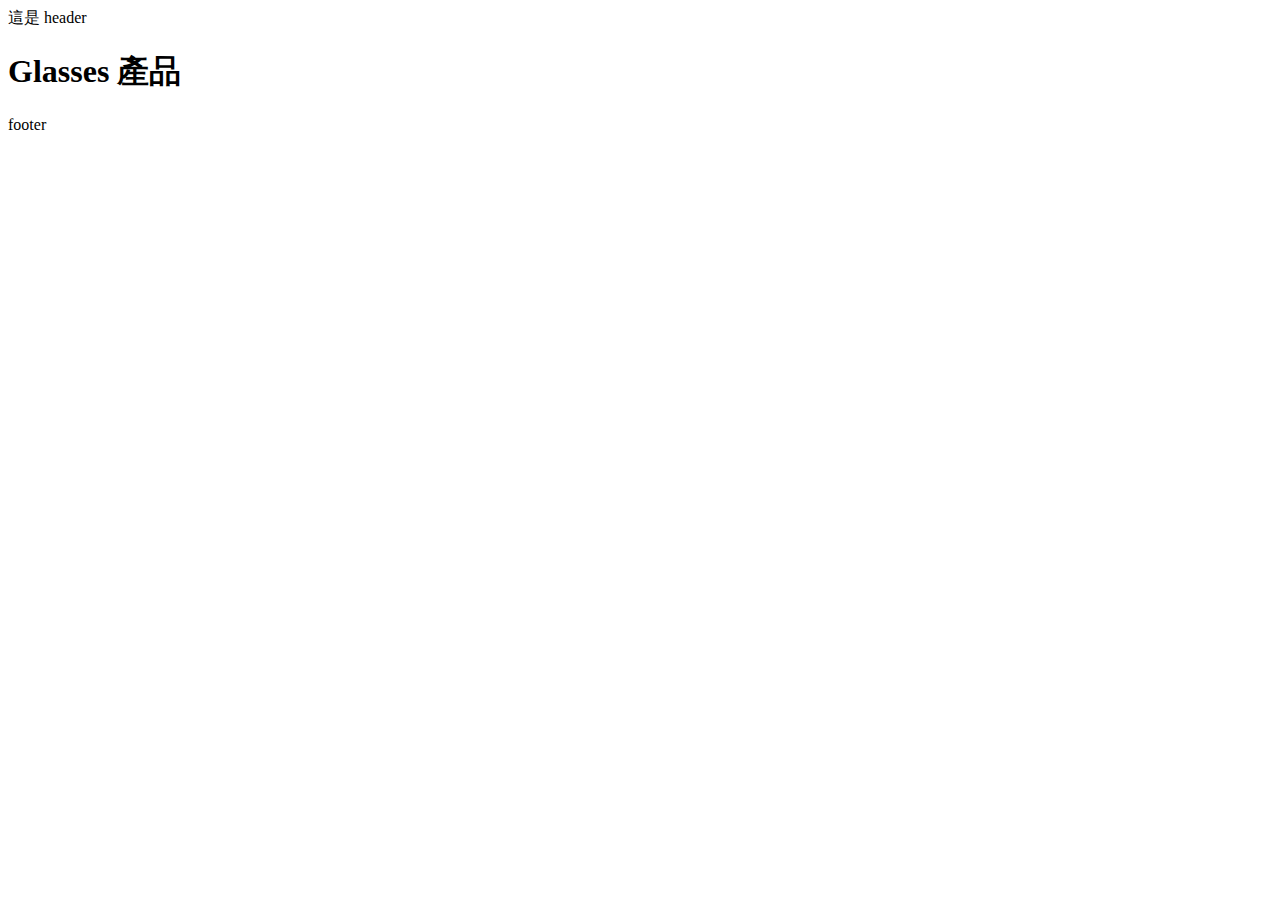
==== index.html @ 1296aff6 "Update 2021-08-02T10:52:05.031Z" ====
<!DOCTYPE html>
<html lang="en">

<head>
  <meta charset="UTF-8">
  <meta name="viewport" content="width=device-width, initial-scale=1.0">
  <meta http-equiv="X-UA-Compatible" content="ie=edge">
  <title>首頁</title>
  <link rel="stylesheet" href="./assets/style/all.css">
</head>

<body>
  <header class="header">
    這是 header
  </header>

  
<h1>
  Glasses 產品
</h1>

<div class="box"></div>

  <footer class="footer">
    footer
  </footer>
  <script src="./assets/js/vendors.js"></script>
  <script src="./assets/js/all.js"></script>
</body>

</html>
---- assets/style/all.css ----
/*# sourceMappingURL=all.css.map */
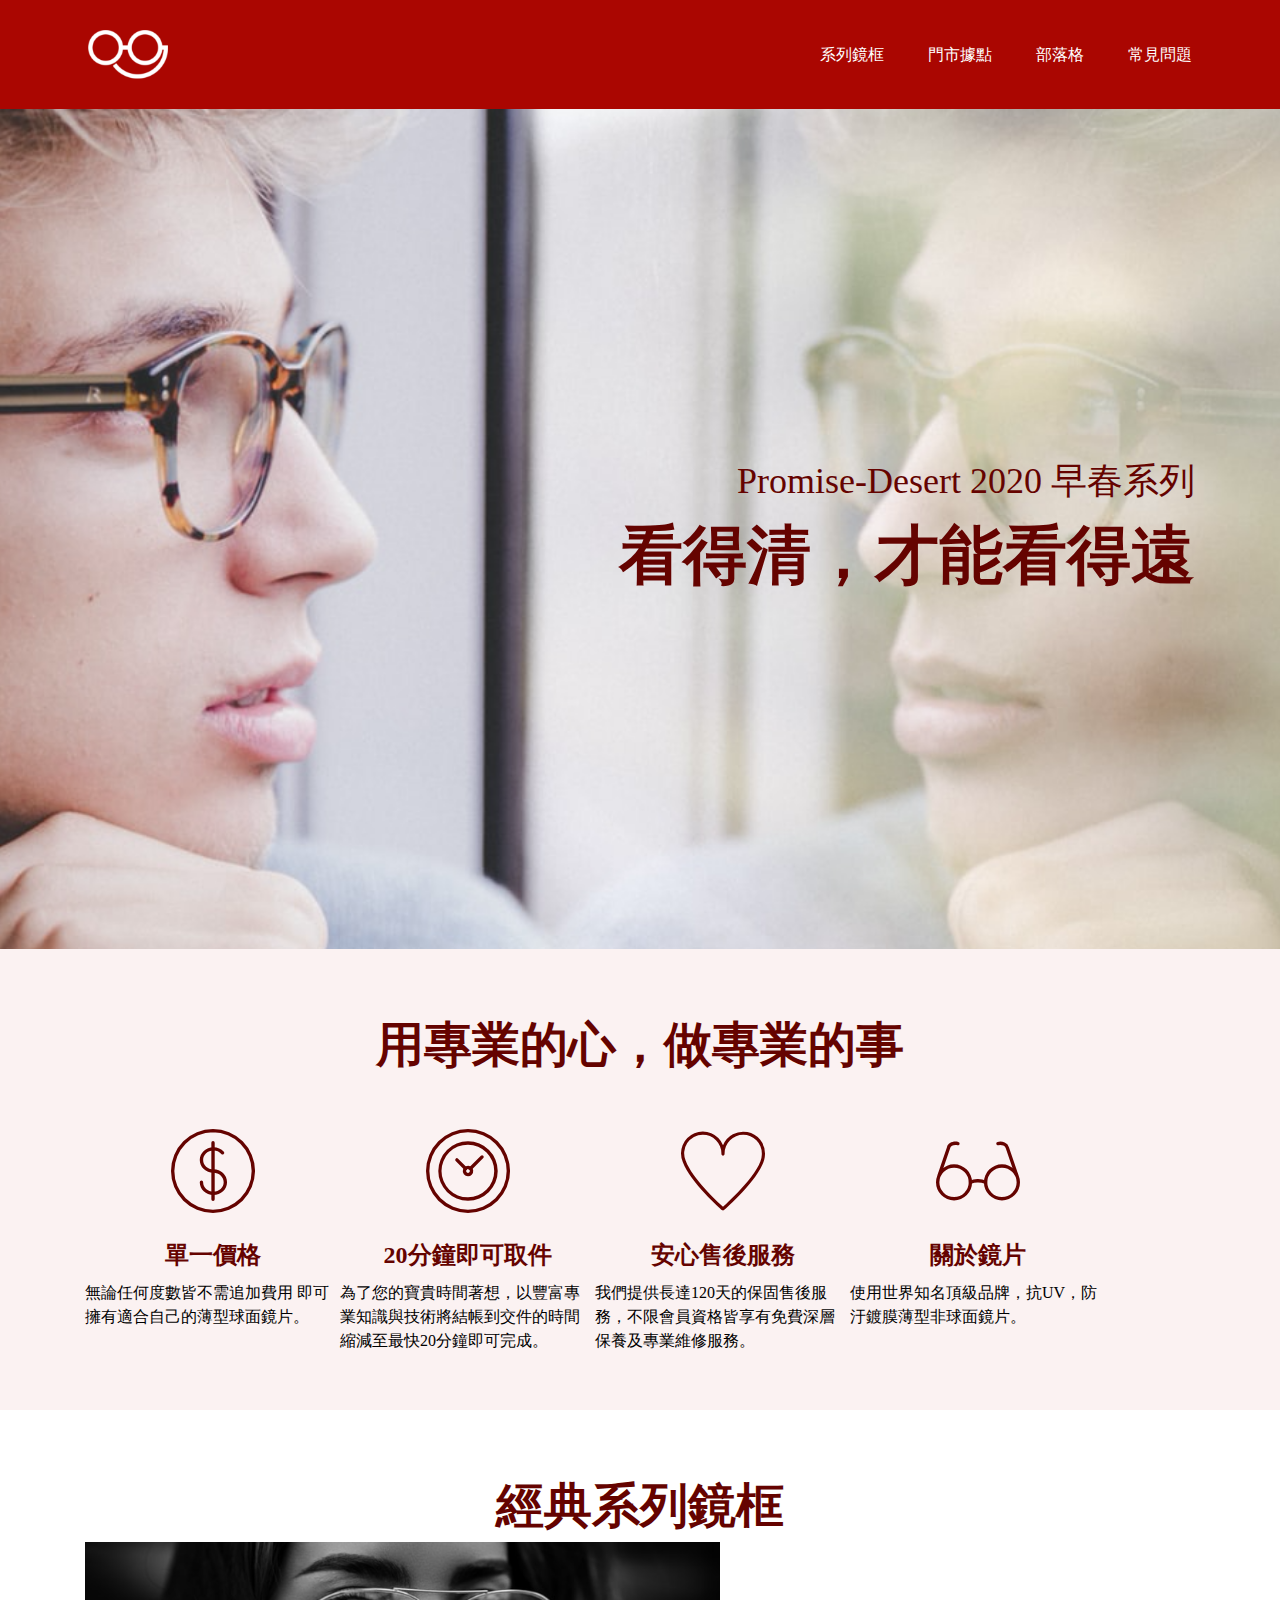
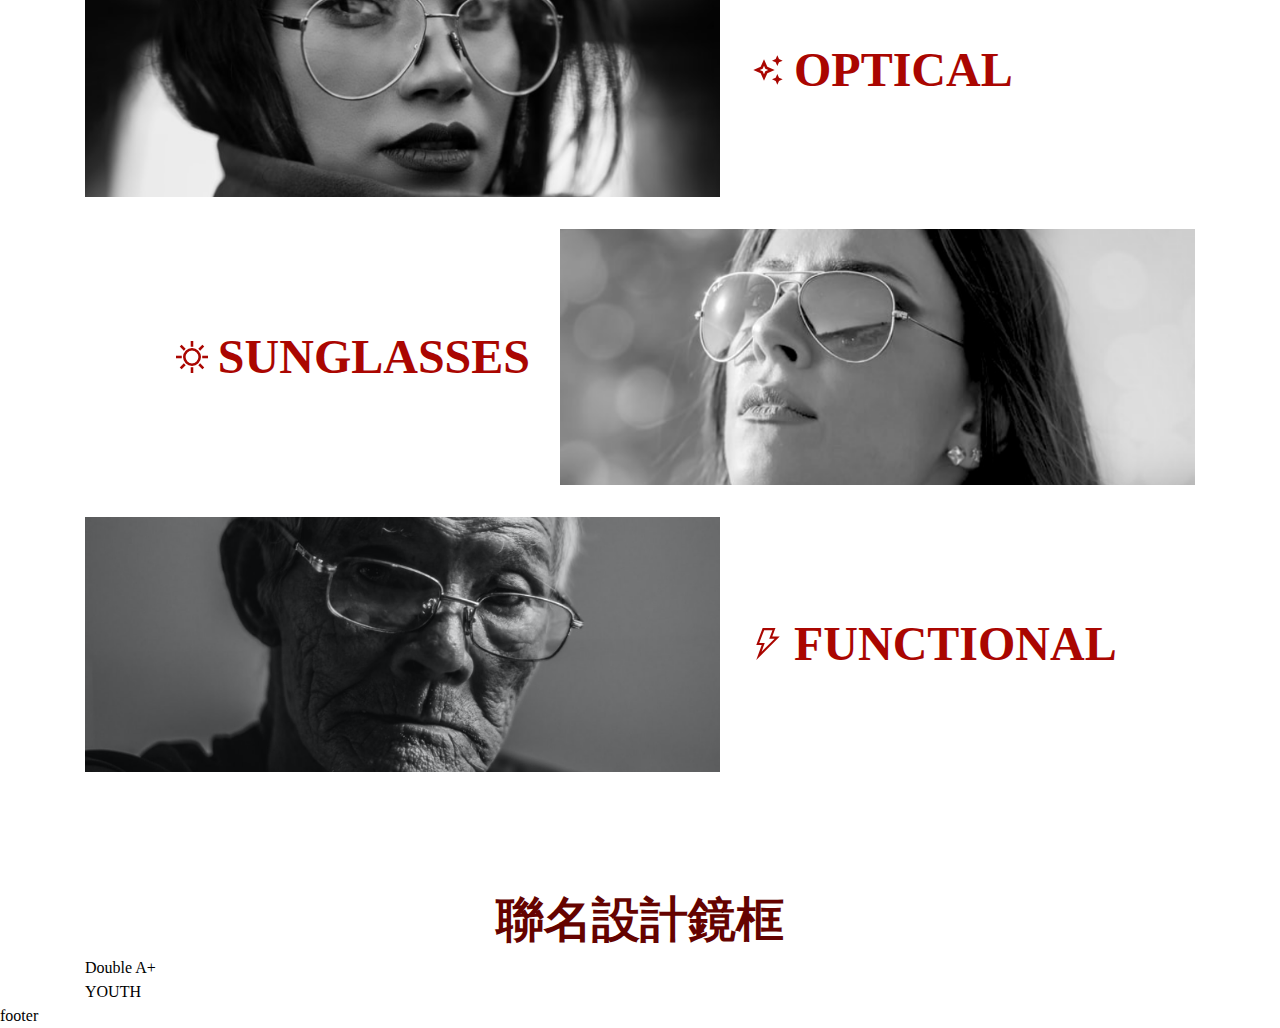
==== commit 5950208f: "Update 2021-08-03T04:45:02.326Z" ====
--- a/index.html
+++ b/index.html
@@ -10,16 +10,84 @@
 </head>
 
 <body>
-  <header class="header">
-    這是 header
-  </header>
-
+  <nav class="navbar">
+    <h1 class="logo">
+      <a href="index.html"></a>
+    </h1>
+    <ul class="nav">
+      <li><a href="#">系列鏡框</a></li>
+      <li><a href="#">門市據點</a></li>
+      <li><a href="#">部落格</a></li>
+      <li><a href="#">常見問題</a></li>
+    </ul>
+  </nav>
   
-<h1>
-  Glasses 產品
-</h1>
-
-<div class="box"></div>
+<div class="banner">
+  <div class="slogan container">
+    <h5>Promise-Desert 2020 早春系列</h5>
+    <h3>看得清，才能看得遠</h3>
+  </div>
+</div>
+<div class="about">
+  <h2 class="title">用專業的心，做專業的事</h2>
+  <ul class="about-list container">
+    <li>
+      <img src="./assets/images/icon-dollar.svg" alt="dollar">
+      <h3>單一價格</h3>
+      <p>無論任何度數皆不需追加費用 即可擁有適合自己的薄型球面鏡片。</p>
+    </li>
+    <li>
+      <img src="./assets/images/icon-clock.svg" alt="clock">
+      <h3>20分鐘即可取件</h3>
+      <p>為了您的寶貴時間著想，以豐富專業知識與技術將結帳到交件的時間縮減至最快20分鐘即可完成。</p>
+    </li>
+    <li>
+      <img src="./assets/images/icon-heart.svg" alt="heart">
+      <h3>安心售後服務</h3>
+      <p>我們提供長達120天的保固售後服務，不限會員資格皆享有免費深層保養及專業維修服務。</p>
+    </li>
+    <li>
+      <img src="assets/images/icon-glasses.svg" alt="glasses">
+      <h3>關於鏡片</h3>
+      <p>使用世界知名頂級品牌，抗UV，防汙鍍膜薄型非球面鏡片。</p>
+    </li>
+  </ul>
+</div>
+<div class="classic container">
+  <h2 class="title">經典系列鏡框</h2>
+  <div class="classic-list">
+    <img src="./assets/images/product-1.png" alt="product-1" class="photo">
+    <div class="classic-product">
+      <img src="./assets/images/auto_awesome_red_24dp.svg" alt="star">      
+      <h4>OPTICAL</h4>                  
+    </div>    
+  </div>
+  <div class="classic-list">
+    <img src="./assets/images/product-2.png" alt="product-2" class="photo">
+    <div class="classic-product">
+      <img src="./assets/images/icon-sun.svg" alt="sun">     
+      <h4>SUNGLASSES</h4>                  
+    </div>    
+  </div>
+  <div class="classic-list">
+    <img src="./assets/images/product-3.png" alt="product-3" class="photo">
+    <div class="classic-product">
+      <img src="./assets/images/icon-thunder.svg" alt="thunder">      
+      <h4>FUNCTIONAL</h4>                  
+    </div>    
+  </div>
+</div>
+<div class="co-branding">
+  <h2 class="title">聯名設計鏡框</h2>
+  <ul class="co-branding-list container">
+    <li class="co-branding-double">
+      <h2>Double A+</h2>
+    </li>
+    <li class="co-branding-youth">
+      <h2>YOUTH</h2>
+    </li>
+  </ul>
+</div>
 
   <footer class="footer">
     footer
--- a/assets/style/all.css
+++ b/assets/style/all.css
@@ -1,2 +1,203 @@
+/* http://meyerweb.com/eric/tools/css/reset/ 
+   v2.0 | 20110126
+   License: none (public domain)
+*/
+html, body, div, span, applet, object, iframe,
+h1, h2, h3, h4, h5, h6, p, blockquote, pre,
+a, abbr, acronym, address, big, cite, code,
+del, dfn, em, img, ins, kbd, q, s, samp,
+small, strike, strong, sub, sup, tt, var,
+b, u, i, center,
+dl, dt, dd, ol, ul, li,
+fieldset, form, label, legend,
+table, caption, tbody, tfoot, thead, tr, th, td,
+article, aside, canvas, details, embed,
+figure, figcaption, footer, header, hgroup,
+menu, nav, output, ruby, section, summary,
+time, mark, audio, video {
+  margin: 0;
+  padding: 0;
+  border: 0;
+  font-size: 100%;
+  font: inherit;
+  vertical-align: baseline; }
+
+/* HTML5 display-role reset for older browsers */
+article, aside, details, figcaption, figure,
+footer, header, hgroup, menu, nav, section {
+  display: block; }
+
+body {
+  line-height: 1; }
+
+ol, ul {
+  list-style: none; }
+
+blockquote, q {
+  quotes: none; }
+
+blockquote:before, blockquote:after,
+q:before, q:after {
+  content: '';
+  content: none; }
+
+table {
+  border-collapse: collapse;
+  border-spacing: 0; }
+
+*, *::before, *::after {
+  padding: 0;
+  margin: 0;
+  -webkit-box-sizing: border-box;
+          box-sizing: border-box; }
+
+body {
+  line-height: 1.5;
+  font-family: "Pan-CJK", "sans-serif"; }
+
+img {
+  vertical-align: middle;
+  height: auto; }
+
+a {
+  color: #fff;
+  text-decoration: none; }
+
+.container {
+  width: 1110px;
+  margin: 0 auto; }
+
+.title {
+  font-size: 48px;
+  font-weight: bold;
+  color: #650300;
+  text-align: center; }
+
+.navbar {
+  display: -webkit-box;
+  display: -ms-flexbox;
+  display: flex;
+  -webkit-box-align: center;
+      -ms-flex-align: center;
+          align-items: center;
+  -webkit-box-pack: justify;
+      -ms-flex-pack: justify;
+          justify-content: space-between;
+  background-color: #aa0601;
+  padding: 30px 88px; }
+
+.logo a {
+  display: block;
+  background-image: url(../images/logo.png);
+  width: 80px;
+  height: 49px; }
+
+.nav {
+  display: -webkit-box;
+  display: -ms-flexbox;
+  display: flex; }
+  .nav li {
+    margin-left: 44px; }
+
+.banner {
+  height: 840px;
+  display: -webkit-box;
+  display: -ms-flexbox;
+  display: flex;
+  -webkit-box-align: center;
+      -ms-flex-align: center;
+          align-items: center;
+  background-image: url(../images/banner.png);
+  background-repeat: no-repeat;
+  background-size: cover;
+  background-position: center; }
+
+.slogan {
+  display: -webkit-box;
+  display: -ms-flexbox;
+  display: flex;
+  -webkit-box-orient: vertical;
+  -webkit-box-direction: normal;
+      -ms-flex-direction: column;
+          flex-direction: column;
+  -webkit-box-pack: center;
+      -ms-flex-pack: center;
+          justify-content: center;
+  text-align: right;
+  color: #650300; }
+  .slogan h5 {
+    font-size: 36px; }
+  .slogan h3 {
+    font-size: 64px;
+    font-weight: bold; }
+
+.about {
+  padding-top: 60px;
+  padding-bottom: 80px;
+  background-color: #aa06010d; }
+
+.about-list {
+  display: -webkit-box;
+  display: -ms-flexbox;
+  display: flex;
+  margin-top: 48px; }
+  .about-list li {
+    max-width: 255px;
+    height: 201px;
+    text-align: center; }
+    .about-list li img {
+      width: 84px;
+      height: 84px; }
+    .about-list li h3 {
+      margin-top: 24px;
+      color: #650300;
+      font-size: 24px;
+      font-weight: bold; }
+    .about-list li p {
+      text-align: left;
+      margin-top: 8px; }
+
+.classic {
+  padding-top: 60px;
+  padding-bottom: 80px; }
+
+.classic-list {
+  display: -webkit-box;
+  display: -ms-flexbox;
+  display: flex;
+  margin-bottom: 32px; }
+  .classic-list:nth-child(odd) {
+    -webkit-box-orient: horizontal;
+    -webkit-box-direction: reverse;
+        -ms-flex-direction: row-reverse;
+            flex-direction: row-reverse; }
+    .classic-list:nth-child(odd) .classic-product {
+      margin-right: 30px; }
+
+.photo {
+  width: 635px; }
+
+.classic-product {
+  display: -webkit-box;
+  display: -ms-flexbox;
+  display: flex;
+  -webkit-box-align: center;
+      -ms-flex-align: center;
+          align-items: center; }
+  .classic-product img {
+    margin-right: 10px;
+    margin-left: 32px;
+    width: 32px;
+    height: 32px; }
+  .classic-product h4 {
+    font-size: 48px;
+    color: #aa0601;
+    font-weight: bold; }
+
+.co-brading {
+  background-image: url(../images/bg.png);
+  background-size: cover;
+  background-repeat: no-repeat;
+  background-position: center; }
 
 /*# sourceMappingURL=all.css.map */
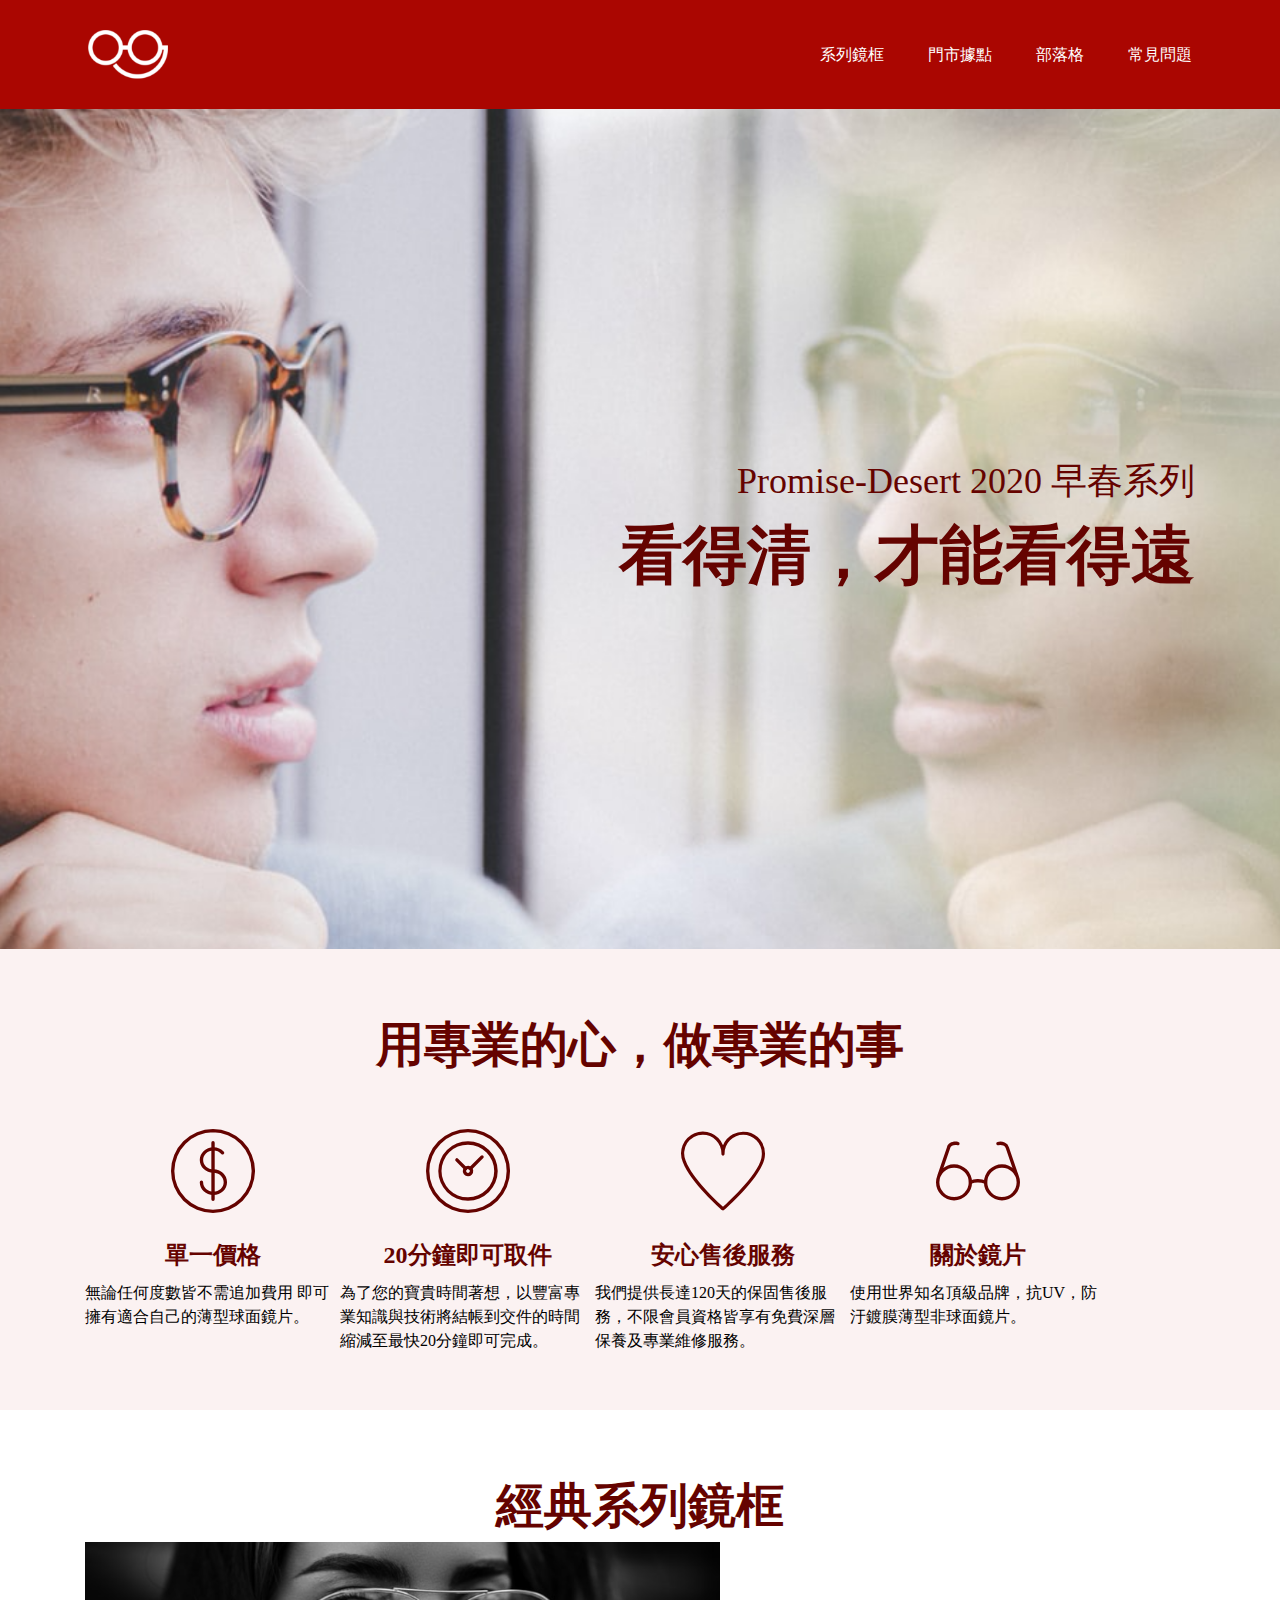
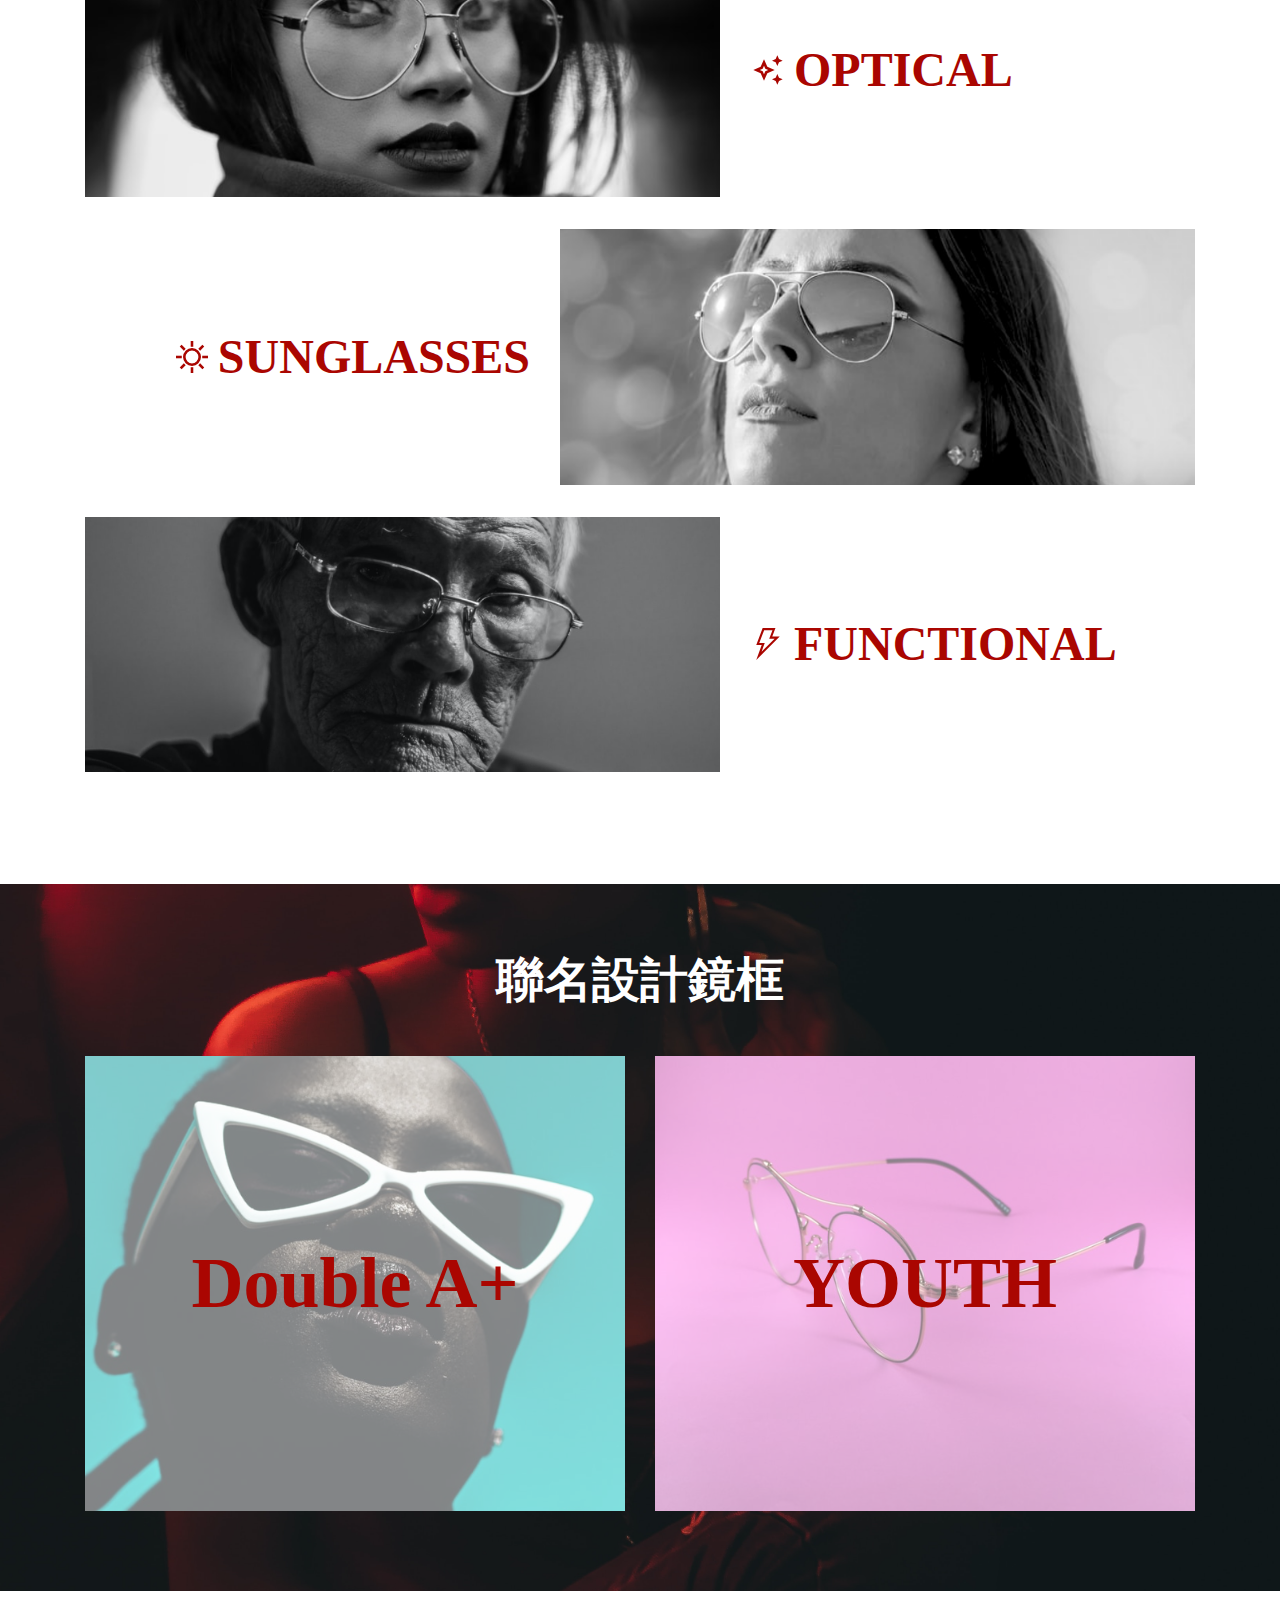
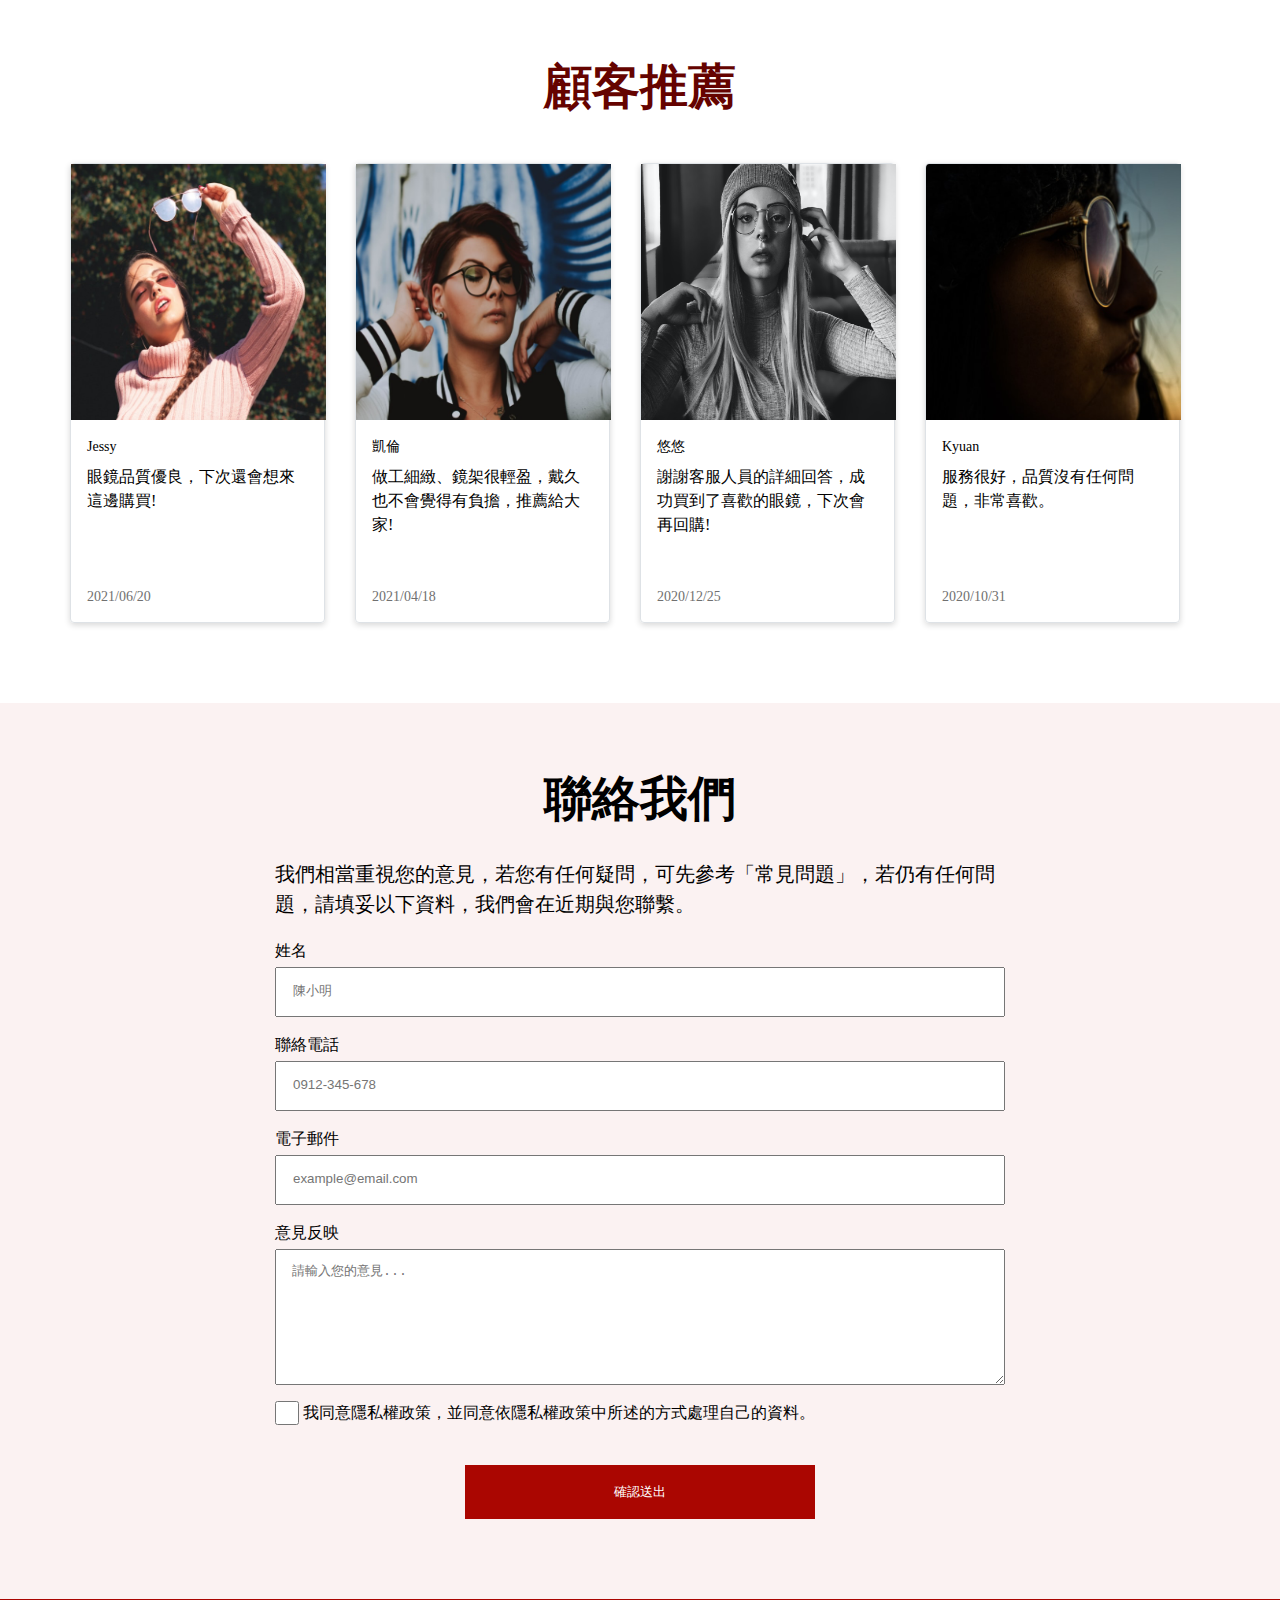
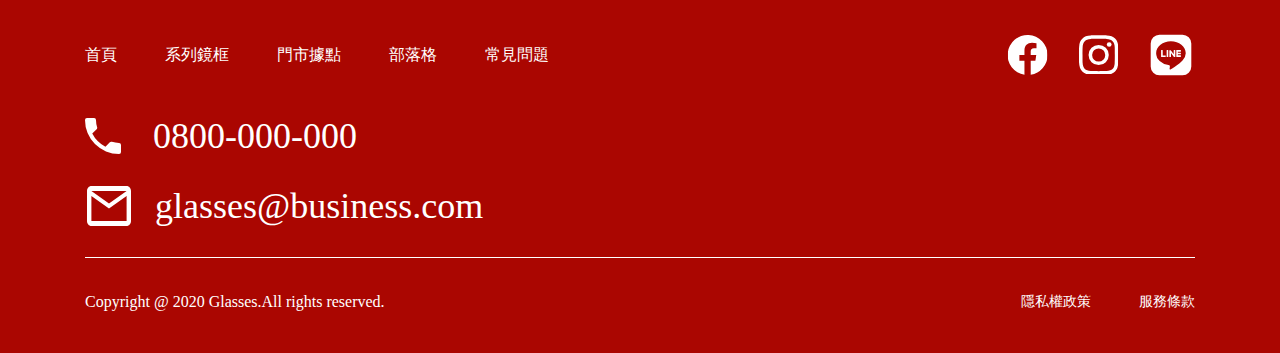
==== commit c8680d95: "Update 2021-08-03T10:01:31.160Z" ====
--- a/index.html
+++ b/index.html
@@ -21,6 +21,7 @@
       <li><a href="#">常見問題</a></li>
     </ul>
   </nav>
+
   
 <div class="banner">
   <div class="slogan container">
@@ -28,7 +29,7 @@
     <h3>看得清，才能看得遠</h3>
   </div>
 </div>
-<div class="about">
+<div class="about p-y">
   <h2 class="title">用專業的心，做專業的事</h2>
   <ul class="about-list container">
     <li>
@@ -53,7 +54,7 @@
     </li>
   </ul>
 </div>
-<div class="classic container">
+<div class="classic container p-y">
   <h2 class="title">經典系列鏡框</h2>
   <div class="classic-list">
     <img src="./assets/images/product-1.png" alt="product-1" class="photo">
@@ -77,9 +78,9 @@
     </div>    
   </div>
 </div>
-<div class="co-branding">
+<div class="co-branding p-y">
   <h2 class="title">聯名設計鏡框</h2>
-  <ul class="co-branding-list container">
+  <ul class="co-branding-list container p-y-2">
     <li class="co-branding-double">
       <h2>Double A+</h2>
     </li>
@@ -88,12 +89,103 @@
     </li>
   </ul>
 </div>
+<div class="customer p-y">
+    <h2 class="title">顧客推薦</h2>
+    <ul class="customer-list cotainer p-y-2">
+      <li>
+        <img src="./assets/images/rec-1.png" alt="rec-1">
+        <p class="customer-list-title p-x p-y-1">Jessy</p>
+        <p class="customer-list-recommend p-x">眼鏡品質優良，下次還會想來這邊購買!</p>
+        <p class="customer-list-date p-x">2021/06/20</p>
+      </li>
+      <li>
+        <img src="./assets/images/rec-2.png" alt="rec-2">
+        <p class="customer-list-title p-x p-y-1">凱倫</p>
+        <p class="customer-list-recommend p-x">做工細緻、鏡架很輕盈，戴久也不會覺得有負擔，推薦給大家!</p>
+        <p class="customer-list-date p-x">2021/04/18</p>
+      </li>
+      <li>
+        <img src="./assets/images/rec-3.png" alt="rec-3">
+        <p class="customer-list-title p-x p-y-1">悠悠</p>
+        <p class="customer-list-recommend p-x">謝謝客服人員的詳細回答，成功買到了喜歡的眼鏡，下次會再回購!</p>
+        <p class="customer-list-date p-x">2020/12/25</p>
+      </li>
+      <li>
+        <img src="./assets/images/rec-4.png" alt="rec-4">
+        <p class="customer-list-title p-x p-y-1">Kyuan</p>
+        <p class="customer-list-recommend p-x">服務很好，品質沒有任何問題，非常喜歡。</p>
+        <p class="customer-list-date p-x">2020/10/31</p>
+      </li>
+    </ul>
+</div>
+<div class="contact p-y">
+  <div class="contact-info container">
+    <h2 class="title">聯絡我們</h2>
+    <p>我們相當重視您的意見，若您有任何疑問，可先參考「常見問題」，若仍有任何問題，請填妥以下資料，我們會在近期與您聯繫。</p>
+    <form action="">
+      <div class="form-group">
+        <label for="name">姓名</label>
+        <input type="text" id="name" class="form-input" name="name" placeholder="陳小明">
+      </div>
+      <div class="form-group">
+        <label for="tel">聯絡電話</label>
+        <input type="tel" id="tel" class="form-input" name="tel" placeholder="0912-345-678">
+      </div>
+      <div class="form-group">
+        <label for="email">電子郵件</label>
+        <input type="email" id="email" class="form-input" name="email" placeholder="example@email.com">
+      </div>
+      <div class="form-group">
+        <label for="react">意見反映</label>
+        <textarea type="text" id="react" placeholder="請輸入您的意見..."></textarea>
+      </div>
+      <div class="checkbox-group">
+        <input type="checkbox" id="agree" name="agree" value="agree">
+        <label for="agree">我同意隱私權政策，並同意依隱私權政策中所述的方式處理自己的資料。</label>
+      </div>
+      <div class="btn-confirm">
+        <button type="submit">確認送出</button>
+      </div>
+    </form>
+  </div>  
+</div>
 
   <footer class="footer">
-    footer
+    <div class="footer-info container">
+      <div class="footer-info-list">
+          <ul class="footer-nav">
+            <li><a href="index.html">首頁</a></li>
+            <li><a href="">系列鏡框</a></li>
+            <li><a href="">門市據點</a></li>
+            <li><a href="">部落格</a></li>
+            <li><a href="">常見問題</a></li>
+          </ul>
+          <ul class="footer-contact">
+            <li>
+              <img src="./assets/images/icon-phone.svg" alt="phone">
+              <a href="tel:0800-000-000">0800-000-000</a>
+            </li>
+            <li>
+              <img src="./assets/images/icon-mail.svg" alt="mail">
+              <a href="mailto:glasses@business.com">glasses@business.com</a>
+            </li>
+          </ul>              
+      </div>
+      <ul class="footer-icon">
+        <li><a href="#"></a><img src="./assets/images/icon-fb.svg" alt="facebook"></li>
+        <li><a href="#"></a><img src="./assets/images/icon-ig.svg" alt="instagram"></li>
+        <li><a href="#"></a><img src="./assets/images/icon-line.svg" alt="line"></li>
+      </ul>  
+    </div>    
+    <div class="copyright container">
+      <p>Copyright @ 2020 Glasses.All rights reserved.</p>
+      <ul>
+        <li><a href="#">隱私權政策</a></li>
+        <li><a href="#">服務條款</a></li>
+      </ul>
+    </div>
   </footer>
   <script src="./assets/js/vendors.js"></script>
   <script src="./assets/js/all.js"></script>
 </body>
-
 </html>
--- a/assets/style/all.css
+++ b/assets/style/all.css
@@ -63,6 +63,21 @@
   color: #fff;
   text-decoration: none; }
 
+.p-y {
+  padding-top: 60px;
+  padding-bottom: 80px; }
+
+.p-y-1 {
+  padding-top: 16px;
+  padding-bottom: 8px; }
+
+.p-y-2 {
+  padding-top: 40px; }
+
+.p-x {
+  padding-left: 16px;
+  padding-right: 16px; }
+
 .container {
   width: 1110px;
   margin: 0 auto; }
@@ -98,6 +113,93 @@
   display: flex; }
   .nav li {
     margin-left: 44px; }
+  .nav a:hover {
+    color: #00FFFF; }
+
+.footer {
+  background-color: #aa0601; }
+
+.footer-info {
+  display: -webkit-box;
+  display: -ms-flexbox;
+  display: flex;
+  -webkit-box-pack: justify;
+      -ms-flex-pack: justify;
+          justify-content: space-between; }
+
+.footer-nav {
+  display: -webkit-box;
+  display: -ms-flexbox;
+  display: flex; }
+  .footer-nav li ~ li {
+    padding-left: 48px; }
+  .footer-nav a {
+    padding-top: 44px;
+    padding-bottom: 42px;
+    display: block; }
+    .footer-nav a:hover {
+      color: #00FFFF; }
+
+.footer-contact li {
+  display: -webkit-box;
+  display: -ms-flexbox;
+  display: flex;
+  -webkit-box-align: center;
+      -ms-flex-align: center;
+          align-items: center; }
+  .footer-contact li:nth-child(1) img {
+    margin-right: 10px; }
+  .footer-contact li ~ li {
+    margin-top: 16px; }
+  .footer-contact li a {
+    font-size: 36px;
+    margin-left: 22px; }
+    .footer-contact li a:hover {
+      color: #00FFFF; }
+
+.footer-icon {
+  display: -webkit-box;
+  display: -ms-flexbox;
+  display: flex;
+  padding-top: 32px; }
+  .footer-icon li {
+    margin-left: 24px; }
+    .footer-icon li img {
+      -webkit-transition: all 0.5s;
+      -o-transition: all 0.5s;
+      transition: all 0.5s; }
+      .footer-icon li img:hover {
+        -webkit-transform: scale(1.2);
+            -ms-transform: scale(1.2);
+                transform: scale(1.2); }
+
+.copyright {
+  display: -webkit-box;
+  display: -ms-flexbox;
+  display: flex;
+  -webkit-box-pack: justify;
+      -ms-flex-pack: justify;
+          justify-content: space-between;
+  -webkit-box-align: center;
+      -ms-flex-align: center;
+          align-items: center;
+  margin-top: 24px;
+  padding-top: 32px;
+  padding-bottom: 39px;
+  border-top: solid 1px #fff; }
+  .copyright p {
+    color: #fff; }
+  .copyright ul {
+    display: -webkit-box;
+    display: -ms-flexbox;
+    display: flex; }
+    .copyright ul li {
+      margin-left: 48px; }
+      .copyright ul li a {
+        display: block;
+        font-size: 14px; }
+        .copyright ul li a:hover {
+          color: #00FFFF; }
 
 .banner {
   height: 840px;
@@ -132,8 +234,6 @@
     font-weight: bold; }
 
 .about {
-  padding-top: 60px;
-  padding-bottom: 80px;
   background-color: #aa06010d; }
 
 .about-list {
@@ -157,10 +257,6 @@
       text-align: left;
       margin-top: 8px; }
 
-.classic {
-  padding-top: 60px;
-  padding-bottom: 80px; }
-
 .classic-list {
   display: -webkit-box;
   display: -ms-flexbox;
@@ -194,10 +290,125 @@
     color: #aa0601;
     font-weight: bold; }
 
-.co-brading {
+.co-branding {
   background-image: url(../images/bg.png);
   background-size: cover;
-  background-repeat: no-repeat;
   background-position: center; }
+  .co-branding .title {
+    color: #fff; }
+
+.co-branding-list {
+  display: -webkit-box;
+  display: -ms-flexbox;
+  display: flex;
+  -webkit-box-pack: justify;
+      -ms-flex-pack: justify;
+          justify-content: space-between; }
+  .co-branding-list li {
+    width: 540px;
+    height: 455px;
+    background-size: cover;
+    background-position: center;
+    display: -webkit-box;
+    display: -ms-flexbox;
+    display: flex;
+    -webkit-box-pack: center;
+        -ms-flex-pack: center;
+            justify-content: center;
+    -webkit-box-align: center;
+        -ms-flex-align: center;
+            align-items: center; }
+    .co-branding-list li h2 {
+      font-size: 72px;
+      font-weight: bold;
+      color: #aa0601; }
+
+.co-branding-double {
+  background-image: url(../images/product-8.png);
+  background-color: rgba(255, 255, 255, 0.5);
+  background-blend-mode: screen; }
+
+.co-branding-youth {
+  background-image: url(../images/product-9.png);
+  background-color: rgba(255, 255, 255, 0.5);
+  background-blend-mode: screen; }
+
+.customer .customer-list {
+  display: -webkit-box;
+  display: -ms-flexbox;
+  display: flex;
+  -webkit-box-pack: center;
+      -ms-flex-pack: center;
+          justify-content: center; }
+  .customer .customer-list li {
+    width: 255px;
+    height: 460px;
+    border: 1px solid #dee2e6;
+    border-radius: 4px;
+    -webkit-box-shadow: 0px 2px 6px #00000029;
+            box-shadow: 0px 2px 6px #00000029;
+    position: relative;
+    margin-right: 30px; }
+    .customer .customer-list li img {
+      width: 255px;
+      height: 256px; }
+  .customer .customer-list .customer-list-title {
+    font-size: 14px; }
+  .customer .customer-list .customer-list-date {
+    position: absolute;
+    bottom: 15px;
+    font-size: 14px;
+    color: #707070; }
+
+.contact {
+  background-color: #aa06010d; }
+
+.contact-info {
+  width: 730px; }
+  .contact-info .title {
+    color: black; }
+  .contact-info p {
+    font-size: 20px;
+    margin-top: 24px;
+    margin-bottom: 20px; }
+
+.form-group {
+  display: -webkit-box;
+  display: -ms-flexbox;
+  display: flex;
+  -webkit-box-orient: vertical;
+  -webkit-box-direction: normal;
+      -ms-flex-direction: column;
+          flex-direction: column;
+  margin-bottom: 16px; }
+  .form-group input, .form-group textarea {
+    padding-top: 12px;
+    padding-bottom: 14px;
+    padding-left: 16px;
+    margin-top: 4px; }
+  .form-group input {
+    height: 50px; }
+  .form-group textarea {
+    height: 136px; }
+
+.checkbox-group {
+  display: -webkit-box;
+  display: -ms-flexbox;
+  display: flex; }
+  .checkbox-group input {
+    margin-right: 4px;
+    width: 24px;
+    height: 24px; }
+
+.btn-confirm {
+  padding-top: 40px;
+  text-align: center; }
+  .btn-confirm button {
+    width: 350px;
+    height: 54px;
+    color: #fff;
+    background-color: #aa0601;
+    border: none;
+    cursor: pointer; }
 
 /*# sourceMappingURL=all.css.map */
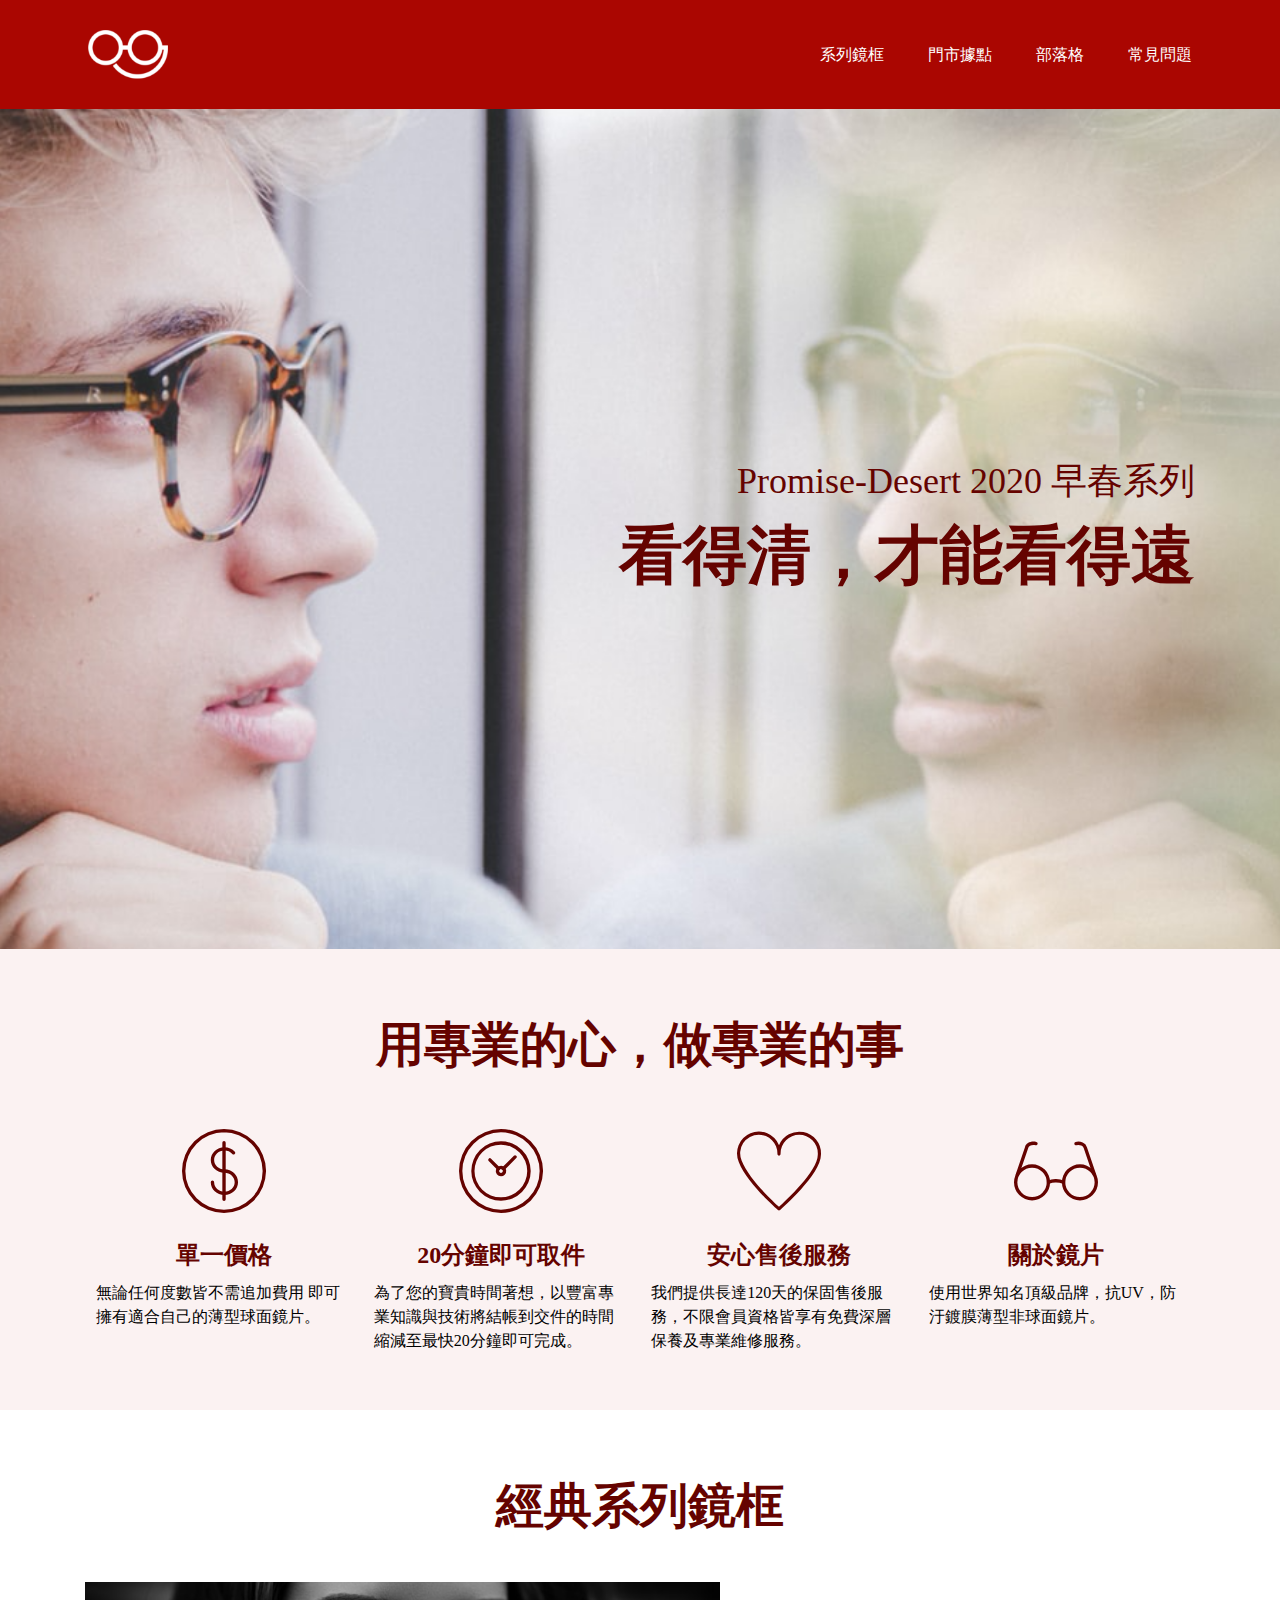
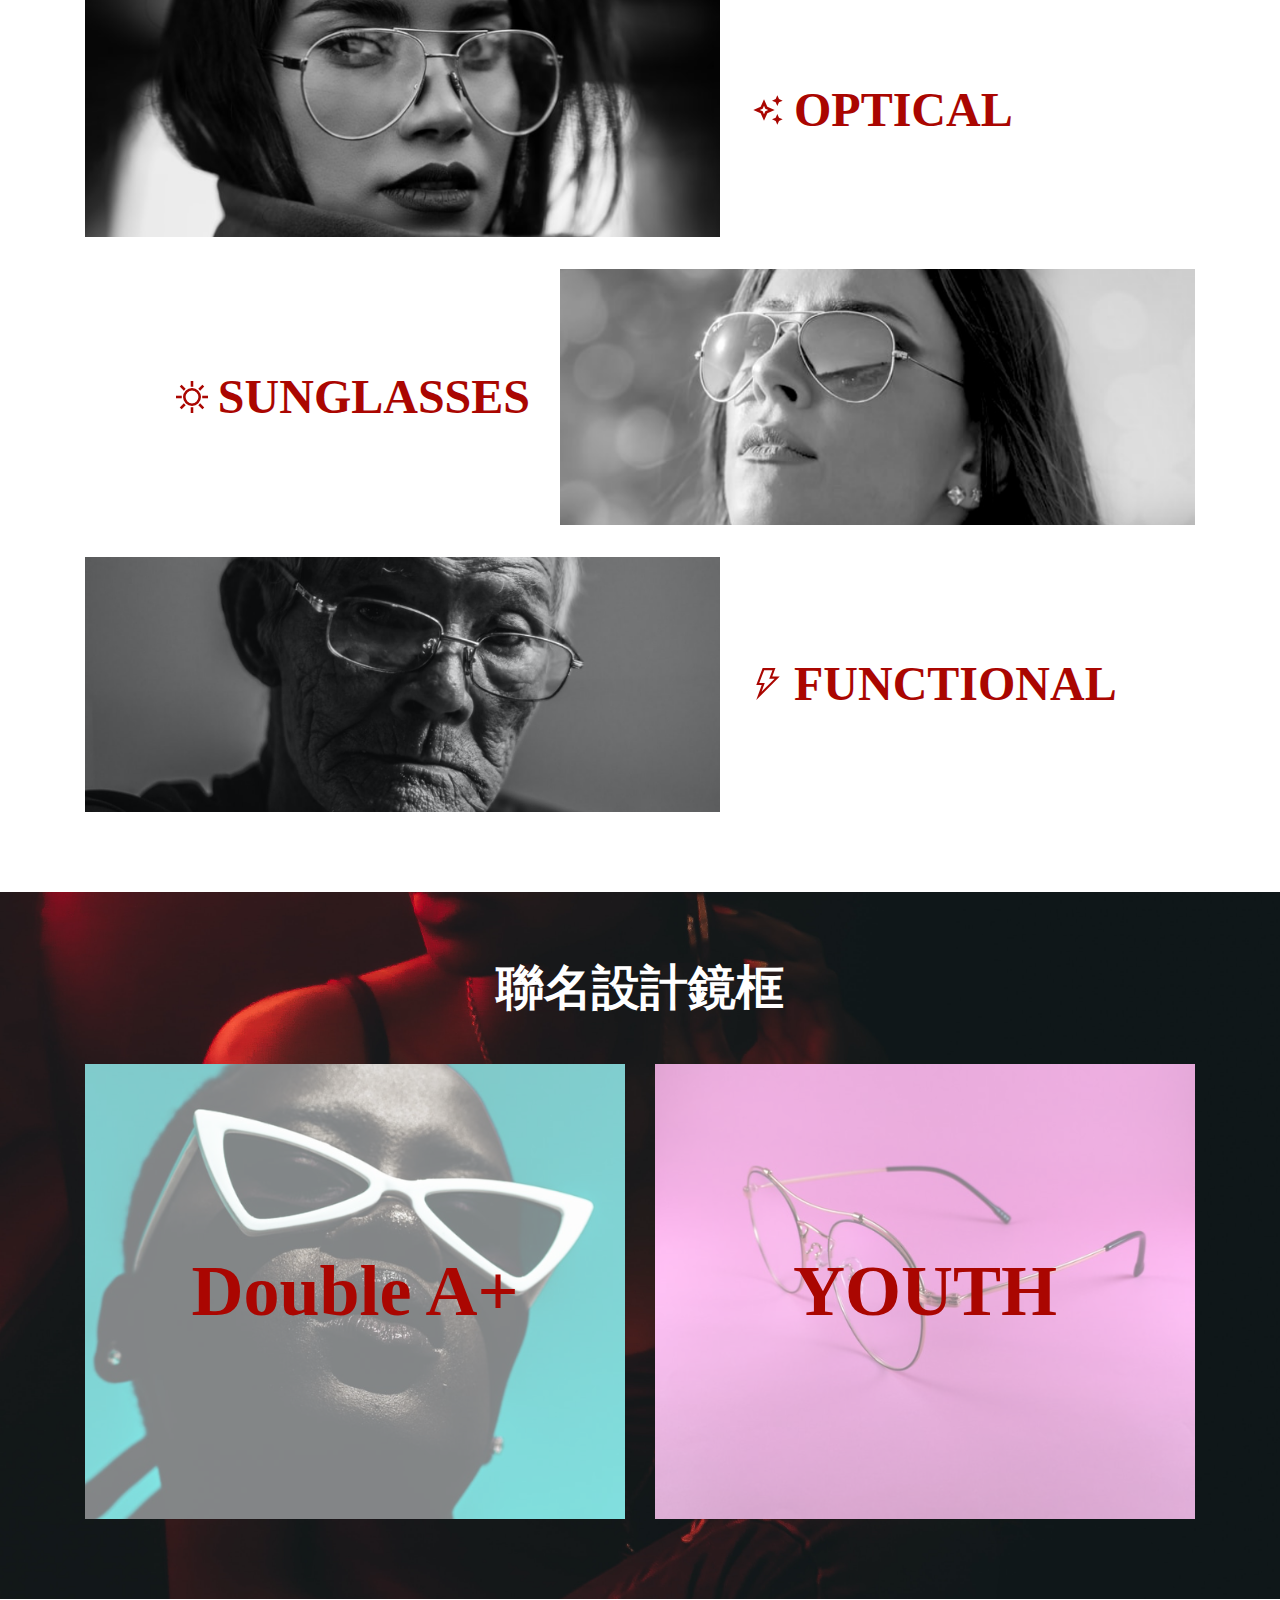
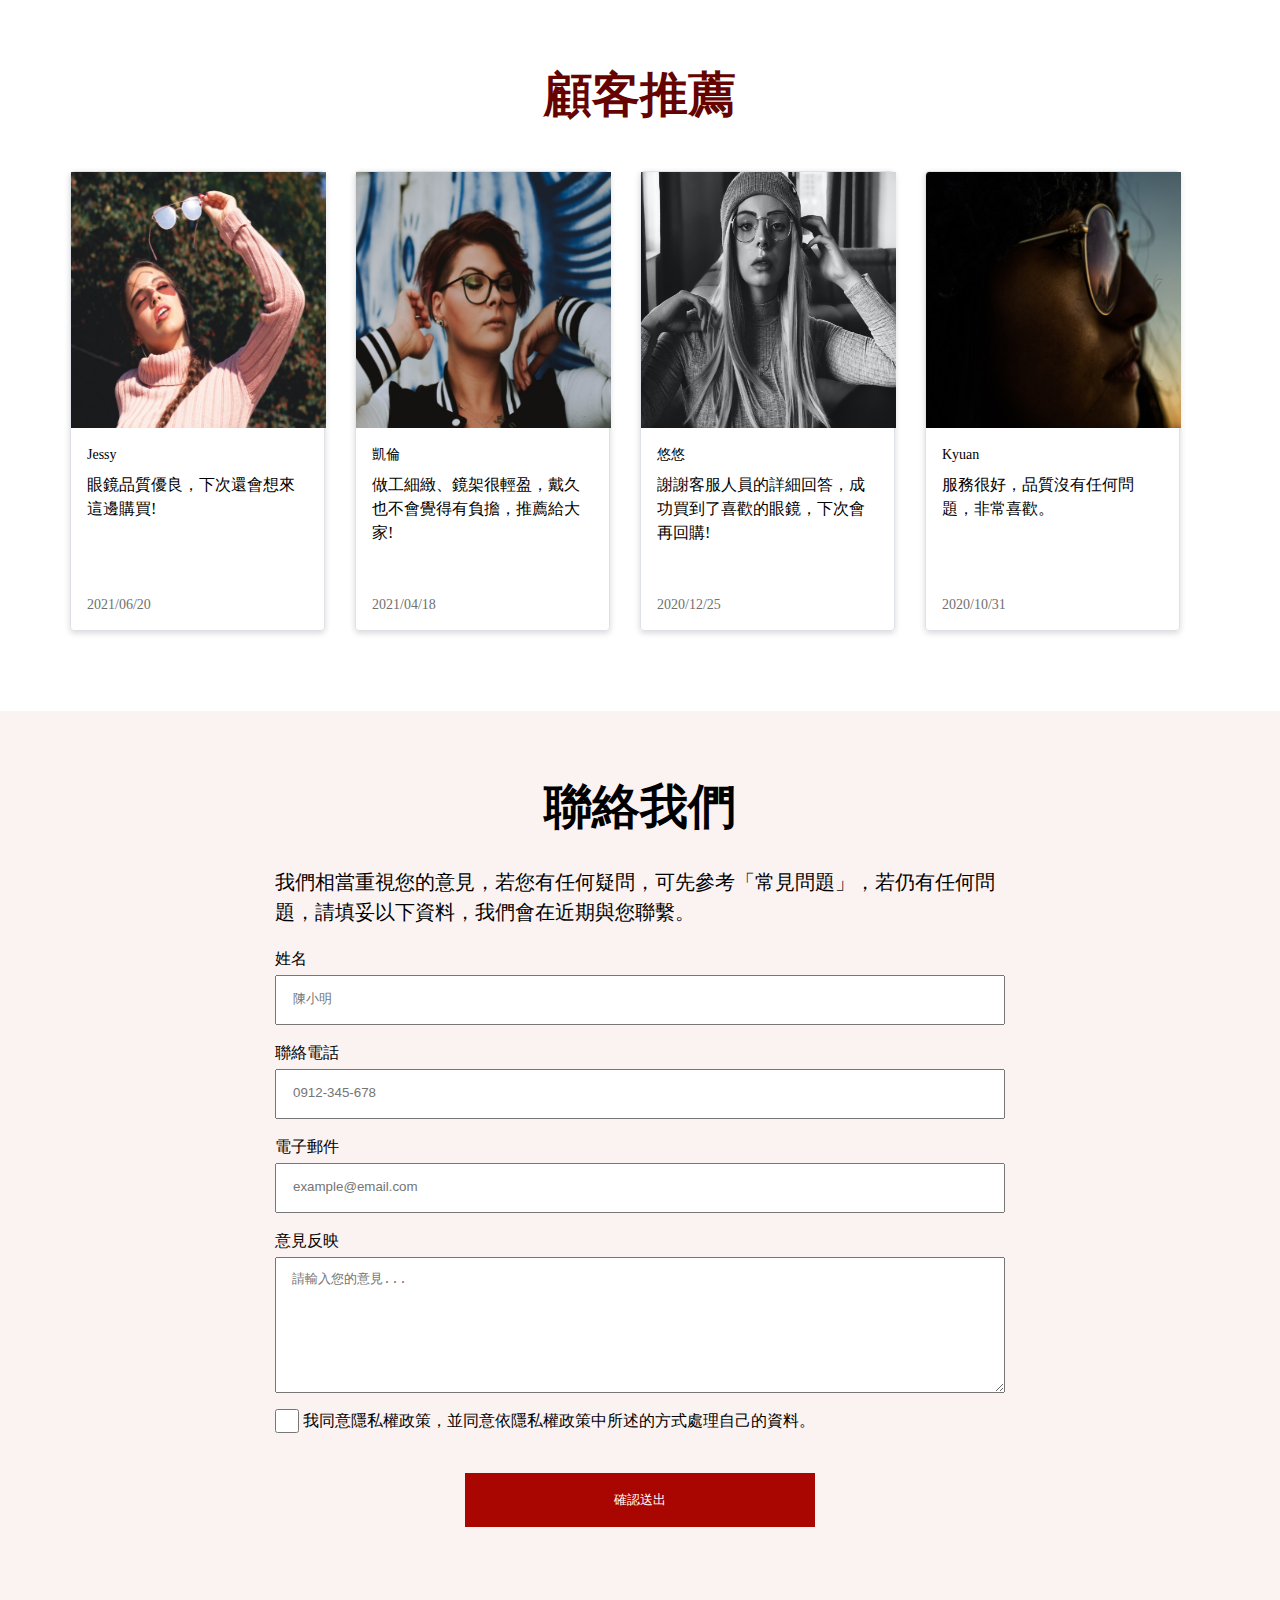
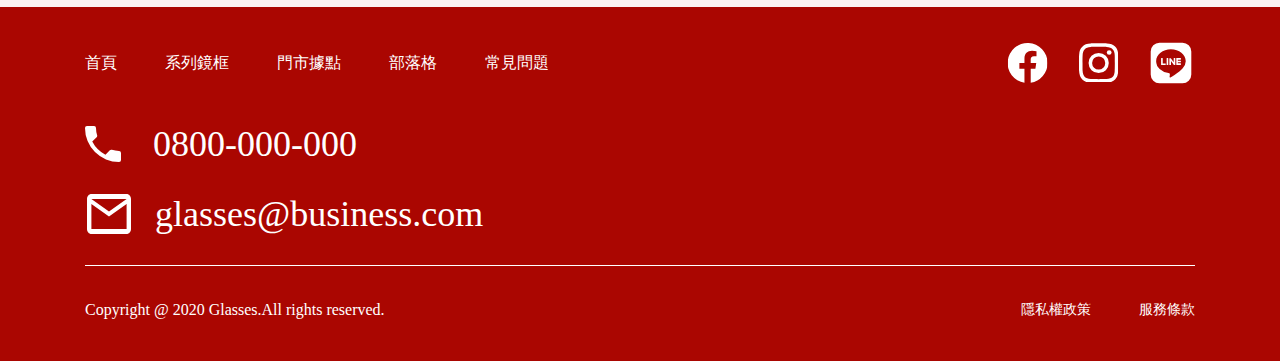
==== commit 7ef5ffbb: "Update 2021-08-04T08:20:44.780Z" ====
--- a/index.html
+++ b/index.html
@@ -55,7 +55,7 @@
   </ul>
 </div>
 <div class="classic container p-y">
-  <h2 class="title">經典系列鏡框</h2>
+  <h2 class="title m-y">經典系列鏡框</h2>
   <div class="classic-list">
     <img src="./assets/images/product-1.png" alt="product-1" class="photo">
     <div class="classic-product">
--- a/assets/style/all.css
+++ b/assets/style/all.css
@@ -63,6 +63,9 @@
   color: #fff;
   text-decoration: none; }
 
+.m-y {
+  margin-bottom: 40px; }
+
 .p-y {
   padding-top: 60px;
   padding-bottom: 80px; }
@@ -81,12 +84,18 @@
 .container {
   width: 1110px;
   margin: 0 auto; }
+  @media (max-width: 768px) {
+    .container {
+      width: 90%; } }
 
 .title {
   font-size: 48px;
   font-weight: bold;
   color: #650300;
   text-align: center; }
+  @media (max-width: 768px) {
+    .title {
+      font-size: 32px; } }
 
 .navbar {
   display: -webkit-box;
@@ -100,106 +109,123 @@
           justify-content: space-between;
   background-color: #aa0601;
   padding: 30px 88px; }
-
-.logo a {
-  display: block;
-  background-image: url(../images/logo.png);
-  width: 80px;
-  height: 49px; }
-
-.nav {
-  display: -webkit-box;
-  display: -ms-flexbox;
-  display: flex; }
-  .nav li {
-    margin-left: 44px; }
-  .nav a:hover {
-    color: #00FFFF; }
+  @media (max-width: 768px) {
+    .navbar {
+      padding-right: 40px;
+      padding-left: 40px; } }
+  .navbar .logo a {
+    display: block;
+    background-image: url(../images/logo.png);
+    width: 80px;
+    height: 49px; }
+  .navbar .nav {
+    display: -webkit-box;
+    display: -ms-flexbox;
+    display: flex; }
+    .navbar .nav li {
+      margin-left: 44px; }
+    .navbar .nav a:hover {
+      color: #00FFFF; }
 
 .footer {
   background-color: #aa0601; }
-
-.footer-info {
-  display: -webkit-box;
-  display: -ms-flexbox;
-  display: flex;
-  -webkit-box-pack: justify;
-      -ms-flex-pack: justify;
-          justify-content: space-between; }
-
-.footer-nav {
-  display: -webkit-box;
-  display: -ms-flexbox;
-  display: flex; }
-  .footer-nav li ~ li {
-    padding-left: 48px; }
-  .footer-nav a {
-    padding-top: 44px;
-    padding-bottom: 42px;
-    display: block; }
-    .footer-nav a:hover {
-      color: #00FFFF; }
-
-.footer-contact li {
-  display: -webkit-box;
-  display: -ms-flexbox;
-  display: flex;
-  -webkit-box-align: center;
-      -ms-flex-align: center;
-          align-items: center; }
-  .footer-contact li:nth-child(1) img {
-    margin-right: 10px; }
-  .footer-contact li ~ li {
-    margin-top: 16px; }
-  .footer-contact li a {
-    font-size: 36px;
-    margin-left: 22px; }
-    .footer-contact li a:hover {
-      color: #00FFFF; }
-
-.footer-icon {
-  display: -webkit-box;
-  display: -ms-flexbox;
-  display: flex;
-  padding-top: 32px; }
-  .footer-icon li {
-    margin-left: 24px; }
-    .footer-icon li img {
-      -webkit-transition: all 0.5s;
-      -o-transition: all 0.5s;
-      transition: all 0.5s; }
-      .footer-icon li img:hover {
-        -webkit-transform: scale(1.2);
-            -ms-transform: scale(1.2);
-                transform: scale(1.2); }
-
-.copyright {
-  display: -webkit-box;
-  display: -ms-flexbox;
-  display: flex;
-  -webkit-box-pack: justify;
-      -ms-flex-pack: justify;
-          justify-content: space-between;
-  -webkit-box-align: center;
-      -ms-flex-align: center;
-          align-items: center;
-  margin-top: 24px;
-  padding-top: 32px;
-  padding-bottom: 39px;
-  border-top: solid 1px #fff; }
-  .copyright p {
-    color: #fff; }
-  .copyright ul {
+  .footer .footer-info {
+    display: -webkit-box;
+    display: -ms-flexbox;
+    display: flex;
+    -webkit-box-pack: justify;
+        -ms-flex-pack: justify;
+            justify-content: space-between; }
+  .footer .footer-nav {
     display: -webkit-box;
     display: -ms-flexbox;
     display: flex; }
-    .copyright ul li {
-      margin-left: 48px; }
-      .copyright ul li a {
-        display: block;
-        font-size: 14px; }
-        .copyright ul li a:hover {
-          color: #00FFFF; }
+    .footer .footer-nav li ~ li {
+      padding-left: 48px; }
+      @media (max-width: 768px) {
+        .footer .footer-nav li ~ li {
+          padding-left: 40px; } }
+    .footer .footer-nav a {
+      padding-top: 44px;
+      padding-bottom: 42px;
+      display: block; }
+      .footer .footer-nav a:hover {
+        color: #00FFFF; }
+  .footer .footer-contact li {
+    display: -webkit-box;
+    display: -ms-flexbox;
+    display: flex;
+    -webkit-box-align: center;
+        -ms-flex-align: center;
+            align-items: center; }
+    .footer .footer-contact li:nth-child(1) img {
+      margin-right: 10px; }
+      @media (max-width: 768px) {
+        .footer .footer-contact li:nth-child(1) img {
+          margin: 0px; } }
+    .footer .footer-contact li ~ li {
+      margin-top: 16px; }
+    @media (max-width: 768px) {
+      .footer .footer-contact li img {
+        width: 24px;
+        height: 24px; } }
+    .footer .footer-contact li a {
+      font-size: 36px;
+      margin-left: 22px; }
+      @media (max-width: 768px) {
+        .footer .footer-contact li a {
+          font-size: 20px; } }
+      .footer .footer-contact li a:hover {
+        color: #00FFFF; }
+  .footer .footer-icon {
+    display: -webkit-box;
+    display: -ms-flexbox;
+    display: flex;
+    padding-top: 32px; }
+    .footer .footer-icon li {
+      margin-left: 24px; }
+      .footer .footer-icon li img {
+        -webkit-transition: all 0.5s;
+        -o-transition: all 0.5s;
+        transition: all 0.5s; }
+        @media (max-width: 768px) {
+          .footer .footer-icon li img {
+            width: 24px;
+            height: 24px; } }
+        .footer .footer-icon li img:hover {
+          -webkit-transform: scale(1.2);
+              -ms-transform: scale(1.2);
+                  transform: scale(1.2); }
+  .footer .copyright {
+    display: -webkit-box;
+    display: -ms-flexbox;
+    display: flex;
+    -webkit-box-pack: justify;
+        -ms-flex-pack: justify;
+            justify-content: space-between;
+    -webkit-box-align: center;
+        -ms-flex-align: center;
+            align-items: center;
+    margin-top: 24px;
+    padding-top: 32px;
+    padding-bottom: 39px;
+    border-top: solid 1px #fff; }
+    .footer .copyright p {
+      color: #fff; }
+    .footer .copyright ul {
+      display: -webkit-box;
+      display: -ms-flexbox;
+      display: flex; }
+      .footer .copyright ul li {
+        margin-left: 48px; }
+        @media (max-width: 768px) {
+          .footer .copyright ul li {
+            margin-left: 24px; } }
+        .footer .copyright ul li a {
+          display: block;
+          font-size: 14px; }
+          .footer .copyright ul li a:hover {
+            color: #00FFFF; }
 
 .banner {
   height: 840px;
@@ -213,55 +239,78 @@
   background-repeat: no-repeat;
   background-size: cover;
   background-position: center; }
-
-.slogan {
-  display: -webkit-box;
-  display: -ms-flexbox;
-  display: flex;
-  -webkit-box-orient: vertical;
-  -webkit-box-direction: normal;
-      -ms-flex-direction: column;
-          flex-direction: column;
-  -webkit-box-pack: center;
-      -ms-flex-pack: center;
-          justify-content: center;
-  text-align: right;
-  color: #650300; }
-  .slogan h5 {
-    font-size: 36px; }
-  .slogan h3 {
-    font-size: 64px;
-    font-weight: bold; }
+  @media (max-width: 768px) {
+    .banner {
+      background-image: url(../images/banner-sm.png); } }
+  .banner .slogan {
+    display: -webkit-box;
+    display: -ms-flexbox;
+    display: flex;
+    -webkit-box-orient: vertical;
+    -webkit-box-direction: normal;
+        -ms-flex-direction: column;
+            flex-direction: column;
+    -webkit-box-pack: center;
+        -ms-flex-pack: center;
+            justify-content: center;
+    text-align: right;
+    color: #650300; }
+    .banner .slogan h5 {
+      font-size: 36px; }
+      @media (max-width: 768px) {
+        .banner .slogan h5 {
+          font-size: 20px;
+          padding-right: 40px; } }
+    .banner .slogan h3 {
+      font-size: 64px;
+      font-weight: bold; }
+      @media (max-width: 768px) {
+        .banner .slogan h3 {
+          font-size: 48px;
+          padding-right: 40px; } }
 
 .about {
   background-color: #aa06010d; }
-
-.about-list {
-  display: -webkit-box;
-  display: -ms-flexbox;
-  display: flex;
-  margin-top: 48px; }
-  .about-list li {
-    max-width: 255px;
-    height: 201px;
-    text-align: center; }
-    .about-list li img {
-      width: 84px;
-      height: 84px; }
-    .about-list li h3 {
-      margin-top: 24px;
-      color: #650300;
-      font-size: 24px;
-      font-weight: bold; }
-    .about-list li p {
-      text-align: left;
-      margin-top: 8px; }
+  @media (max-width: 768px) {
+    .about {
+      padding-top: 40px;
+      padding-bottom: 56px; } }
+  .about .about-list {
+    display: -webkit-box;
+    display: -ms-flexbox;
+    display: flex;
+    -ms-flex-pack: distribute;
+        justify-content: space-around;
+    margin-top: 48px; }
+    @media (max-width: 768px) {
+      .about .about-list {
+        margin-top: 40px;
+        -ms-flex-wrap: wrap;
+            flex-wrap: wrap; } }
+    .about .about-list li {
+      max-width: 255px;
+      height: 201px;
+      text-align: center; }
+      @media (max-width: 768px) {
+        .about .about-list li {
+          max-width: 48%; } }
+      .about .about-list li img {
+        width: 84px;
+        height: 84px; }
+      .about .about-list li h3 {
+        margin-top: 24px;
+        color: #650300;
+        font-size: 24px;
+        font-weight: bold; }
+      .about .about-list li p {
+        text-align: left;
+        margin-top: 8px; }
 
 .classic-list {
   display: -webkit-box;
   display: -ms-flexbox;
   display: flex;
-  margin-bottom: 32px; }
+  margin-top: 32px; }
   .classic-list:nth-child(odd) {
     -webkit-box-orient: horizontal;
     -webkit-box-direction: reverse;
@@ -269,69 +318,94 @@
             flex-direction: row-reverse; }
     .classic-list:nth-child(odd) .classic-product {
       margin-right: 30px; }
-
-.photo {
-  width: 635px; }
-
-.classic-product {
-  display: -webkit-box;
-  display: -ms-flexbox;
-  display: flex;
-  -webkit-box-align: center;
-      -ms-flex-align: center;
-          align-items: center; }
-  .classic-product img {
-    margin-right: 10px;
-    margin-left: 32px;
-    width: 32px;
-    height: 32px; }
-  .classic-product h4 {
-    font-size: 48px;
-    color: #aa0601;
-    font-weight: bold; }
+  .classic-list .photo {
+    width: 635px; }
+  @media (max-width: 768px) {
+    .classic-list {
+      margin-top: 8px; }
+      .classic-list:nth-child(odd) {
+        -webkit-box-orient: horizontal;
+        -webkit-box-direction: normal;
+            -ms-flex-direction: row;
+                flex-direction: row; }
+      .classic-list .photo {
+        width: 390px;
+        height: 168px; } }
+  .classic-list .classic-product {
+    display: -webkit-box;
+    display: -ms-flexbox;
+    display: flex;
+    -webkit-box-align: center;
+        -ms-flex-align: center;
+            align-items: center; }
+    .classic-list .classic-product img {
+      margin-right: 10px;
+      margin-left: 32px;
+      width: 32px;
+      height: 32px; }
+    .classic-list .classic-product h4 {
+      font-size: 48px;
+      color: #aa0601;
+      font-weight: bold; }
+      @media (max-width: 768px) {
+        .classic-list .classic-product h4 {
+          font-size: 28px; } }
 
 .co-branding {
   background-image: url(../images/bg.png);
   background-size: cover;
   background-position: center; }
+  @media (max-width: 768px) {
+    .co-branding {
+      padding-top: 40px;
+      padding-bottom: 56px; } }
   .co-branding .title {
     color: #fff; }
-
-.co-branding-list {
-  display: -webkit-box;
-  display: -ms-flexbox;
-  display: flex;
-  -webkit-box-pack: justify;
-      -ms-flex-pack: justify;
-          justify-content: space-between; }
-  .co-branding-list li {
-    width: 540px;
-    height: 455px;
-    background-size: cover;
-    background-position: center;
-    display: -webkit-box;
-    display: -ms-flexbox;
-    display: flex;
-    -webkit-box-pack: center;
-        -ms-flex-pack: center;
-            justify-content: center;
-    -webkit-box-align: center;
-        -ms-flex-align: center;
-            align-items: center; }
-    .co-branding-list li h2 {
-      font-size: 72px;
-      font-weight: bold;
-      color: #aa0601; }
-
-.co-branding-double {
-  background-image: url(../images/product-8.png);
-  background-color: rgba(255, 255, 255, 0.5);
-  background-blend-mode: screen; }
-
-.co-branding-youth {
-  background-image: url(../images/product-9.png);
-  background-color: rgba(255, 255, 255, 0.5);
-  background-blend-mode: screen; }
+  .co-branding .co-branding-list {
+    display: -webkit-box;
+    display: -ms-flexbox;
+    display: flex;
+    -webkit-box-pack: justify;
+        -ms-flex-pack: justify;
+            justify-content: space-between; }
+    .co-branding .co-branding-list li {
+      width: 540px;
+      height: 455px;
+      background-size: cover;
+      background-position: center;
+      display: -webkit-box;
+      display: -ms-flexbox;
+      display: flex;
+      -webkit-box-pack: center;
+          -ms-flex-pack: center;
+              justify-content: center;
+      -webkit-box-align: center;
+          -ms-flex-align: center;
+              align-items: center; }
+      @media (max-width: 768px) {
+        .co-branding .co-branding-list li {
+          width: 48%;
+          height: 278px; } }
+      .co-branding .co-branding-list li h2 {
+        font-size: 72px;
+        font-weight: bold;
+        color: #aa0601; }
+        @media (max-width: 768px) {
+          .co-branding .co-branding-list li h2 {
+            font-size: 32px; } }
+  .co-branding .co-branding-double {
+    background-image: url(../images/product-8.png);
+    background-color: rgba(255, 255, 255, 0.5);
+    background-blend-mode: screen; }
+  .co-branding .co-branding-youth {
+    background-image: url(../images/product-9.png);
+    background-color: rgba(255, 255, 255, 0.5);
+    background-blend-mode: screen; }
+
+@media (max-width: 768px) {
+  .customer {
+    padding-top: 40px;
+    padding-bottom: 56px; } }
 
 .customer .customer-list {
   display: -webkit-box;
@@ -340,6 +414,10 @@
   -webkit-box-pack: center;
       -ms-flex-pack: center;
           justify-content: center; }
+  @media (max-width: 768px) {
+    .customer .customer-list {
+      -ms-flex-wrap: wrap;
+          flex-wrap: wrap; } }
   .customer .customer-list li {
     width: 255px;
     height: 460px;
@@ -352,6 +430,11 @@
     .customer .customer-list li img {
       width: 255px;
       height: 256px; }
+    @media (max-width: 768px) {
+      .customer .customer-list li {
+        margin-bottom: 32px; }
+        .customer .customer-list li img {
+          width: 100%; } }
   .customer .customer-list .customer-list-title {
     font-size: 14px; }
   .customer .customer-list .customer-list-date {
@@ -362,53 +445,71 @@
 
 .contact {
   background-color: #aa06010d; }
-
-.contact-info {
-  width: 730px; }
-  .contact-info .title {
-    color: black; }
-  .contact-info p {
-    font-size: 20px;
-    margin-top: 24px;
-    margin-bottom: 20px; }
-
-.form-group {
-  display: -webkit-box;
-  display: -ms-flexbox;
-  display: flex;
-  -webkit-box-orient: vertical;
-  -webkit-box-direction: normal;
-      -ms-flex-direction: column;
-          flex-direction: column;
-  margin-bottom: 16px; }
-  .form-group input, .form-group textarea {
-    padding-top: 12px;
-    padding-bottom: 14px;
-    padding-left: 16px;
-    margin-top: 4px; }
-  .form-group input {
-    height: 50px; }
-  .form-group textarea {
-    height: 136px; }
-
-.checkbox-group {
-  display: -webkit-box;
-  display: -ms-flexbox;
-  display: flex; }
-  .checkbox-group input {
-    margin-right: 4px;
-    width: 24px;
-    height: 24px; }
-
-.btn-confirm {
-  padding-top: 40px;
-  text-align: center; }
-  .btn-confirm button {
-    width: 350px;
-    height: 54px;
-    color: #fff;
-    background-color: #aa0601;
-    border: none;
-    cursor: pointer; }
+  @media (max-width: 768px) {
+    .contact {
+      padding-top: 40px;
+      padding-bottom: 56px; } }
+  .contact .contact-info {
+    width: 730px; }
+    @media (max-width: 768px) {
+      .contact .contact-info {
+        width: 70%; } }
+    .contact .contact-info .title {
+      color: black; }
+    .contact .contact-info p {
+      font-size: 20px;
+      margin-top: 24px;
+      margin-bottom: 20px; }
+      @media (max-width: 768px) {
+        .contact .contact-info p {
+          margin-bottom: 16px; } }
+  .contact .form-group {
+    display: -webkit-box;
+    display: -ms-flexbox;
+    display: flex;
+    -webkit-box-orient: vertical;
+    -webkit-box-direction: normal;
+        -ms-flex-direction: column;
+            flex-direction: column;
+    margin-bottom: 16px; }
+    @media (max-width: 768px) {
+      .contact .form-group {
+        margin-bottom: 8px; } }
+    .contact .form-group label {
+      font-size: 16px; }
+      @media (max-width: 768px) {
+        .contact .form-group label {
+          font-size: 14px; } }
+    .contact .form-group input, .contact .form-group textarea {
+      padding-top: 12px;
+      padding-bottom: 14px;
+      padding-left: 16px;
+      margin-top: 4px; }
+    .contact .form-group input {
+      height: 50px; }
+    .contact .form-group textarea {
+      height: 136px; }
+  .contact .checkbox-group {
+    display: -webkit-box;
+    display: -ms-flexbox;
+    display: flex; }
+    .contact .checkbox-group input {
+      margin-right: 4px;
+      width: 24px;
+      height: 24px; }
+  .contact .btn-confirm {
+    padding-top: 40px;
+    text-align: center; }
+    .contact .btn-confirm button {
+      width: 350px;
+      height: 54px;
+      color: #fff;
+      background-color: #aa0601;
+      border: none;
+      cursor: pointer; }
+      @media (max-width: 768px) {
+        .contact .btn-confirm button {
+          width: 210px;
+          height: 40px; } }
 
 /*# sourceMappingURL=all.css.map */
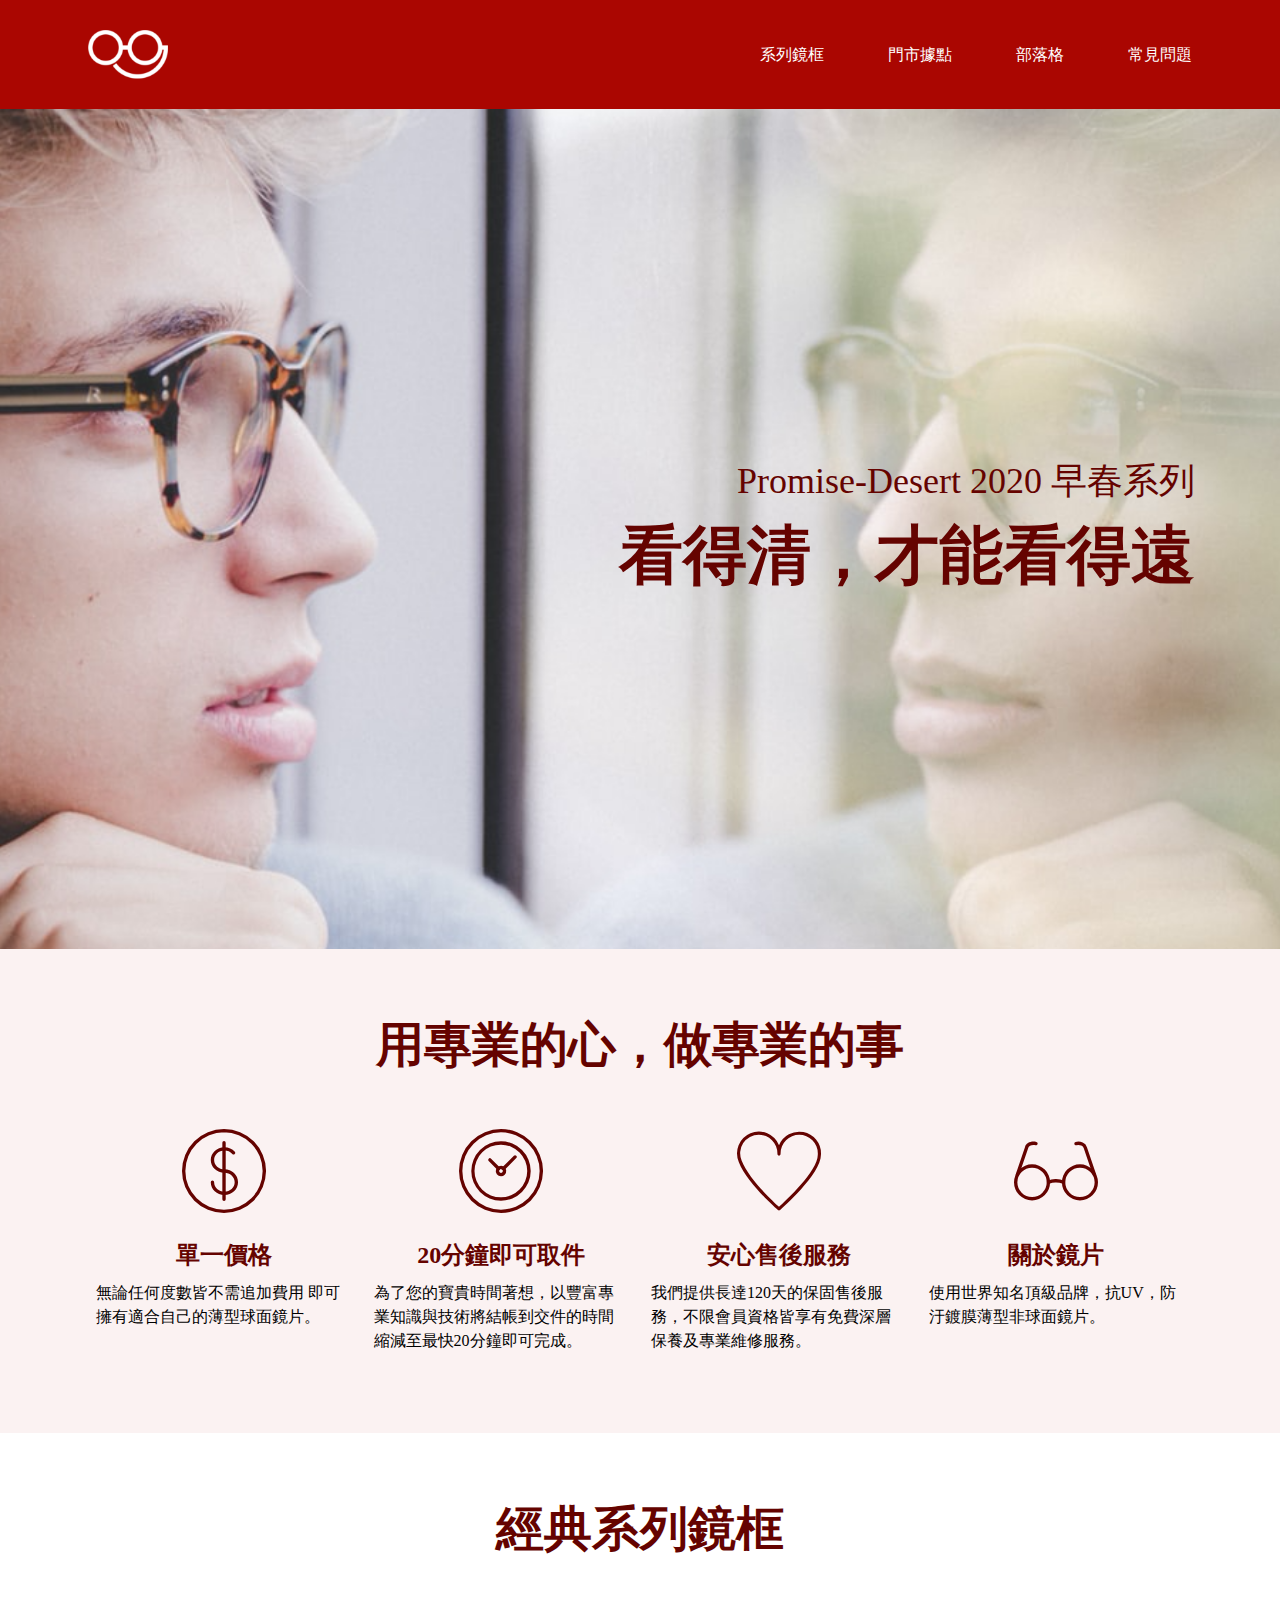
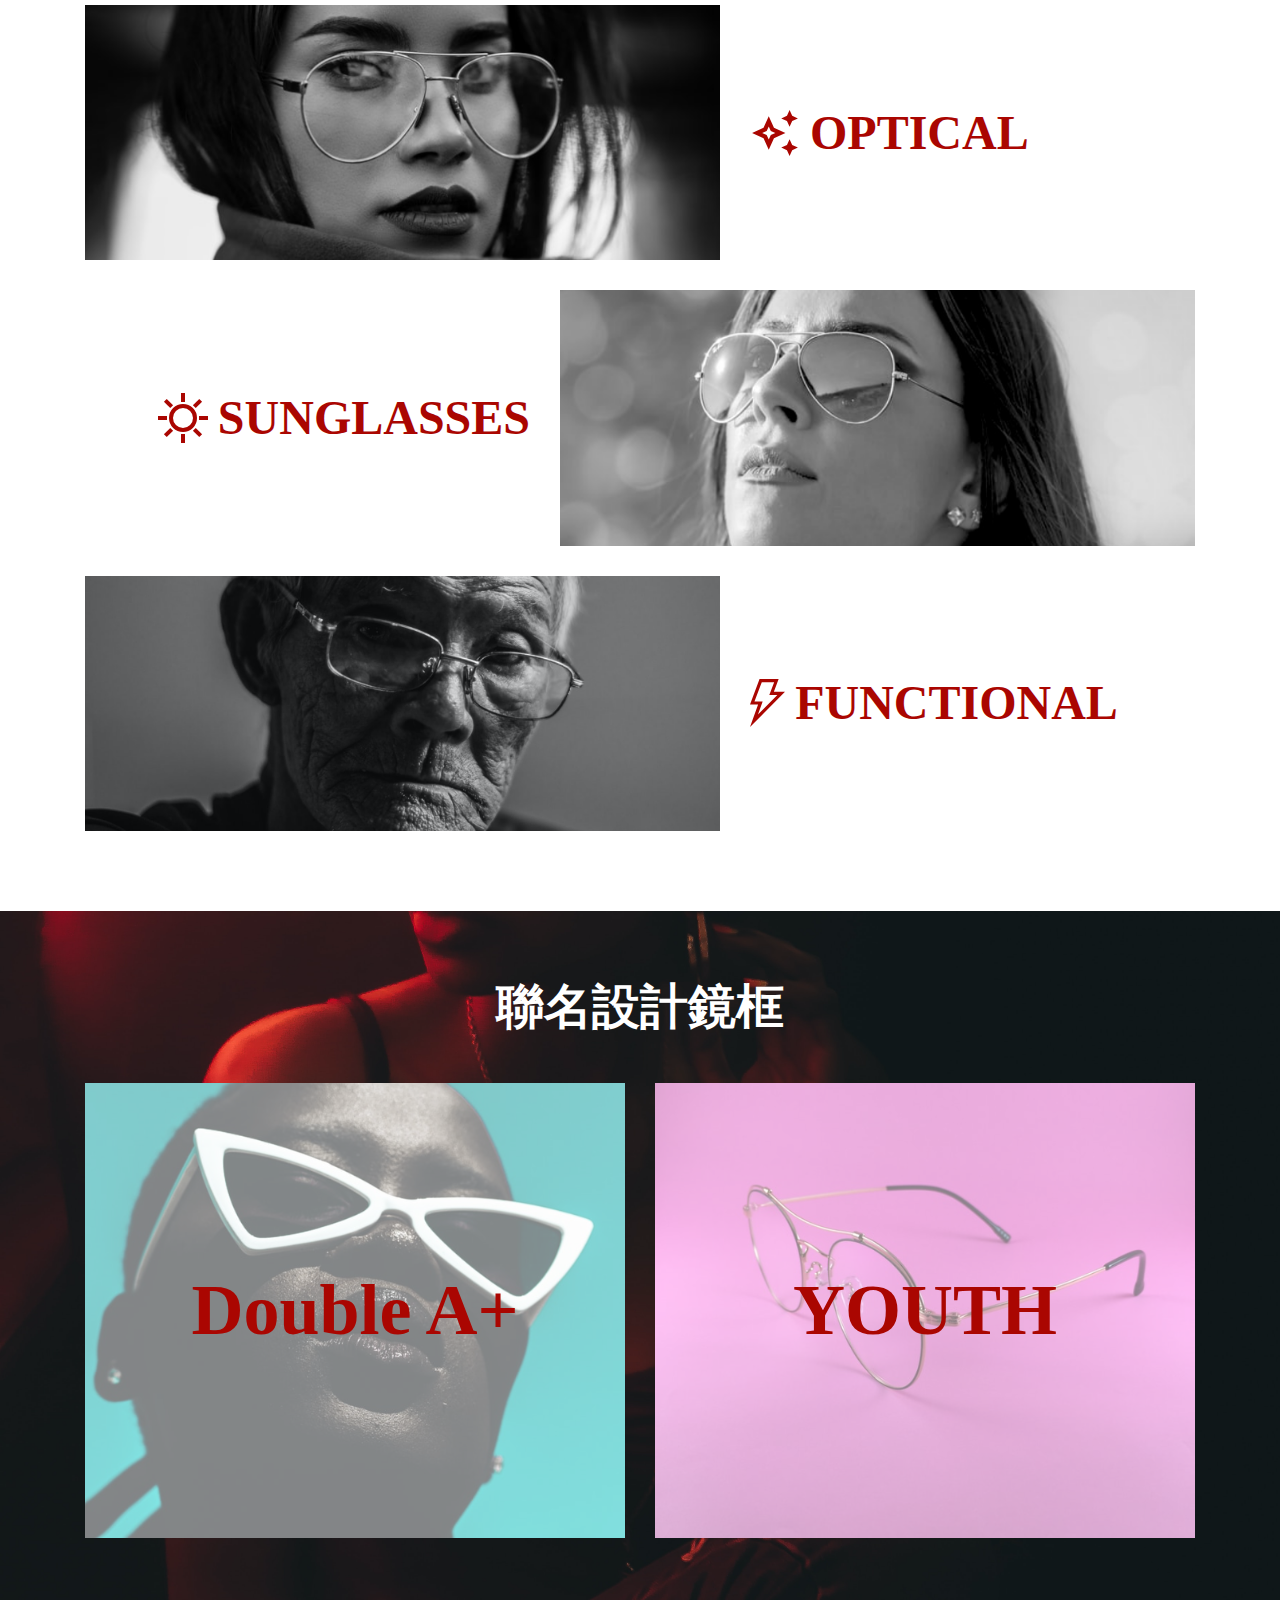
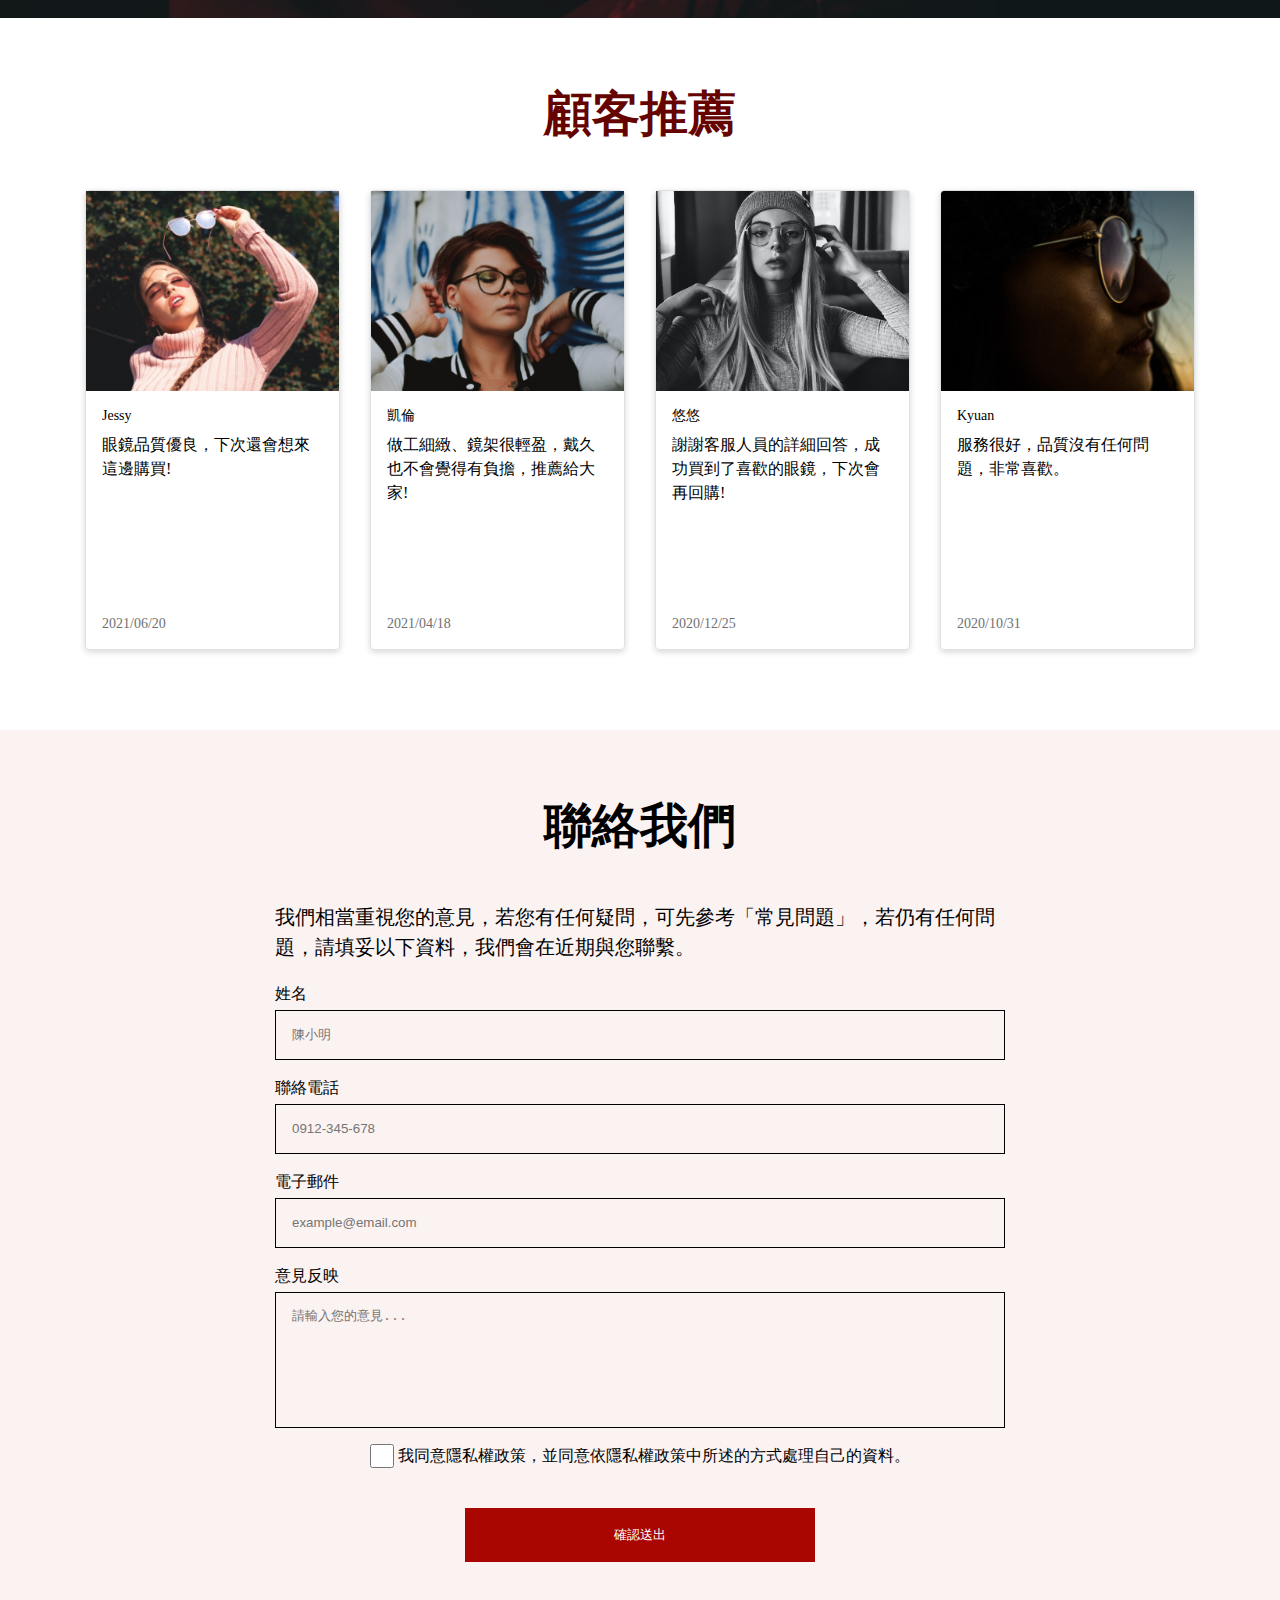
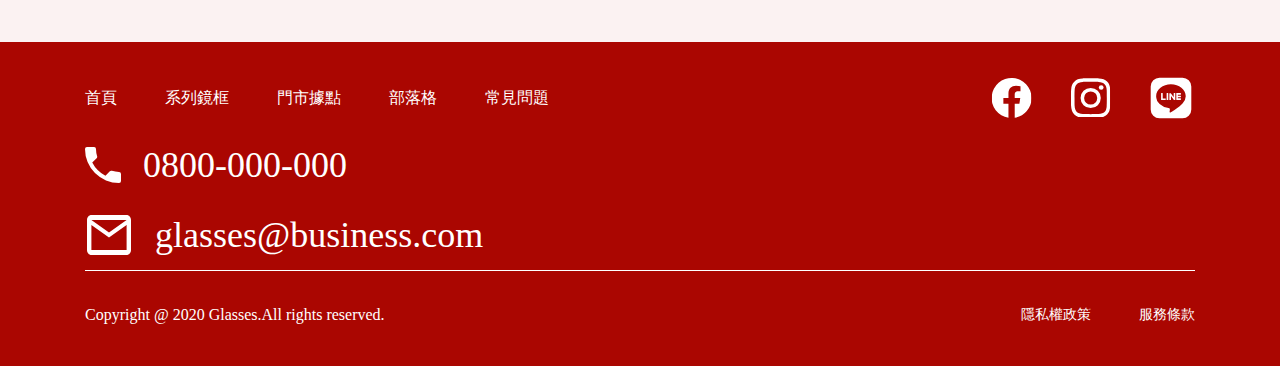
==== commit 9cb5e006: "Update 2021-08-05T04:02:31.099Z" ====
--- a/index.html
+++ b/index.html
@@ -10,7 +10,7 @@
 </head>
 
 <body>
-  <nav class="navbar">
+  <nav class="navbar p-x">
     <h1 class="logo">
       <a href="index.html"></a>
     </h1>
@@ -55,11 +55,11 @@
   </ul>
 </div>
 <div class="classic container p-y">
-  <h2 class="title m-y">經典系列鏡框</h2>
+  <h2 class="title">經典系列鏡框</h2>
   <div class="classic-list">
     <img src="./assets/images/product-1.png" alt="product-1" class="photo">
     <div class="classic-product">
-      <img src="./assets/images/auto_awesome_red_24dp.svg" alt="star">      
+      <img src="./assets/images/auto_awesome_red_24dp.svg" alt="star" class="star">      
       <h4>OPTICAL</h4>                  
     </div>    
   </div>
@@ -80,7 +80,7 @@
 </div>
 <div class="co-branding p-y">
   <h2 class="title">聯名設計鏡框</h2>
-  <ul class="co-branding-list container p-y-2">
+  <ul class="co-branding-list container">
     <li class="co-branding-double">
       <h2>Double A+</h2>
     </li>
@@ -91,30 +91,30 @@
 </div>
 <div class="customer p-y">
     <h2 class="title">顧客推薦</h2>
-    <ul class="customer-list cotainer p-y-2">
+    <ul class="customer-list container">
       <li>
         <img src="./assets/images/rec-1.png" alt="rec-1">
-        <p class="customer-list-title p-x p-y-1">Jessy</p>
-        <p class="customer-list-recommend p-x">眼鏡品質優良，下次還會想來這邊購買!</p>
-        <p class="customer-list-date p-x">2021/06/20</p>
+        <p class="customer-list-title p-x-1 p-y-2">Jessy</p>
+        <p class="customer-list-recommend p-x-1">眼鏡品質優良，下次還會想來這邊購買!</p>
+        <p class="customer-list-date p-x-1">2021/06/20</p>
       </li>
       <li>
         <img src="./assets/images/rec-2.png" alt="rec-2">
-        <p class="customer-list-title p-x p-y-1">凱倫</p>
-        <p class="customer-list-recommend p-x">做工細緻、鏡架很輕盈，戴久也不會覺得有負擔，推薦給大家!</p>
-        <p class="customer-list-date p-x">2021/04/18</p>
+        <p class="customer-list-title p-x-1 p-y-2">凱倫</p>
+        <p class="customer-list-recommend p-x-1">做工細緻、鏡架很輕盈，戴久也不會覺得有負擔，推薦給大家!</p>
+        <p class="customer-list-date p-x-1">2021/04/18</p>
       </li>
       <li>
         <img src="./assets/images/rec-3.png" alt="rec-3">
-        <p class="customer-list-title p-x p-y-1">悠悠</p>
-        <p class="customer-list-recommend p-x">謝謝客服人員的詳細回答，成功買到了喜歡的眼鏡，下次會再回購!</p>
-        <p class="customer-list-date p-x">2020/12/25</p>
+        <p class="customer-list-title p-x-1 p-y-2">悠悠</p>
+        <p class="customer-list-recommend p-x-1">謝謝客服人員的詳細回答，成功買到了喜歡的眼鏡，下次會再回購!</p>
+        <p class="customer-list-date p-x-1">2020/12/25</p>
       </li>
       <li>
         <img src="./assets/images/rec-4.png" alt="rec-4">
-        <p class="customer-list-title p-x p-y-1">Kyuan</p>
-        <p class="customer-list-recommend p-x">服務很好，品質沒有任何問題，非常喜歡。</p>
-        <p class="customer-list-date p-x">2020/10/31</p>
+        <p class="customer-list-title p-x-1 p-y-2">Kyuan</p>
+        <p class="customer-list-recommend p-x-1">服務很好，品質沒有任何問題，非常喜歡。</p>
+        <p class="customer-list-date p-x-1">2020/10/31</p>
       </li>
     </ul>
 </div>
@@ -160,7 +160,7 @@
             <li><a href="">部落格</a></li>
             <li><a href="">常見問題</a></li>
           </ul>
-          <ul class="footer-contact">
+          <ul class="footer-contact p-y-2">
             <li>
               <img src="./assets/images/icon-phone.svg" alt="phone">
               <a href="tel:0800-000-000">0800-000-000</a>
--- a/assets/style/all.css
+++ b/assets/style/all.css
@@ -56,35 +56,38 @@
   font-family: "Pan-CJK", "sans-serif"; }
 
 img {
-  vertical-align: middle;
+  display: block;
+  max-width: 100%;
   height: auto; }
 
 a {
   color: #fff;
   text-decoration: none; }
 
-.m-y {
-  margin-bottom: 40px; }
-
 .p-y {
   padding-top: 60px;
   padding-bottom: 80px; }
 
 .p-y-1 {
+  padding-top: 24px;
+  padding-bottom: 24px; }
+
+.p-y-2 {
   padding-top: 16px;
   padding-bottom: 8px; }
 
-.p-y-2 {
-  padding-top: 40px; }
-
 .p-x {
+  padding-left: 88px;
+  padding-right: 88px; }
+
+.p-x-1 {
   padding-left: 16px;
   padding-right: 16px; }
 
 .container {
   width: 1110px;
   margin: 0 auto; }
-  @media (max-width: 768px) {
+  @media (max-width: 1110px) {
     .container {
       width: 90%; } }
 
@@ -92,10 +95,16 @@
   font-size: 48px;
   font-weight: bold;
   color: #650300;
-  text-align: center; }
-  @media (max-width: 768px) {
+  text-align: center;
+  margin-bottom: 40px; }
+  @media (max-width: 992px) {
     .title {
-      font-size: 32px; } }
+      font-size: 32px;
+      margin-bottom: 32px; } }
+  @media (max-width: 767px) {
+    .title {
+      font-size: 20px;
+      margin-bottom: 20px; } }
 
 .navbar {
   display: -webkit-box;
@@ -109,23 +118,57 @@
           justify-content: space-between;
   background-color: #aa0601;
   padding: 30px 88px; }
-  @media (max-width: 768px) {
+  @media (max-width: 992px) {
     .navbar {
       padding-right: 40px;
       padding-left: 40px; } }
+  @media (max-width: 767px) {
+    .navbar {
+      -ms-flex-wrap: wrap;
+          flex-wrap: wrap;
+      padding: 0; } }
+  @media (max-width: 767px) {
+    .navbar h1 {
+      margin: 0 auto;
+      padding: 10px 0; } }
   .navbar .logo a {
     display: block;
     background-image: url(../images/logo.png);
     width: 80px;
     height: 49px; }
+    @media (max-width: 767px) {
+      .navbar .logo a {
+        width: 48px;
+        height: 29px;
+        background-size: contain; } }
   .navbar .nav {
     display: -webkit-box;
     display: -ms-flexbox;
     display: flex; }
-    .navbar .nav li {
-      margin-left: 44px; }
-    .navbar .nav a:hover {
-      color: #00FFFF; }
+    @media (max-width: 767px) {
+      .navbar .nav {
+        -ms-flex-wrap: wrap;
+            flex-wrap: wrap;
+        width: 100%; } }
+    @media (max-width: 767px) {
+      .navbar .nav li {
+        width: 50%;
+        margin: 0 auto;
+        text-align: center; } }
+    .navbar .nav a {
+      display: block;
+      padding-left: 64px; }
+      .navbar .nav a:hover {
+        color: #00FFFF; }
+      @media (max-width: 1110px) {
+        .navbar .nav a {
+          padding-left: 50px; } }
+      @media (max-width: 767px) {
+        .navbar .nav a {
+          padding-left: 0;
+          padding-top: 8px;
+          padding-bottom: 8px;
+          border: 1px solid #fff; } }
 
 .footer {
   background-color: #aa0601; }
@@ -135,22 +178,33 @@
     display: flex;
     -webkit-box-pack: justify;
         -ms-flex-pack: justify;
-            justify-content: space-between; }
+            justify-content: space-between;
+    padding-top: 32px; }
+    @media (max-width: 767px) {
+      .footer .footer-info {
+        padding-top: 24px; } }
   .footer .footer-nav {
     display: -webkit-box;
     display: -ms-flexbox;
     display: flex; }
+    @media (max-width: 767px) {
+      .footer .footer-nav {
+        display: none; } }
     .footer .footer-nav li ~ li {
       padding-left: 48px; }
-      @media (max-width: 768px) {
+      @media (max-width: 992px) {
         .footer .footer-nav li ~ li {
           padding-left: 40px; } }
     .footer .footer-nav a {
-      padding-top: 44px;
-      padding-bottom: 42px;
+      padding-top: 12px;
+      padding-bottom: 12px;
       display: block; }
       .footer .footer-nav a:hover {
         color: #00FFFF; }
+  @media (max-width: 992px) {
+    .footer .footer-contact {
+      padding-top: 6px;
+      padding-bottom: 20px; } }
   .footer .footer-contact li {
     display: -webkit-box;
     display: -ms-flexbox;
@@ -158,44 +212,50 @@
     -webkit-box-align: center;
         -ms-flex-align: center;
             align-items: center; }
-    .footer .footer-contact li:nth-child(1) img {
-      margin-right: 10px; }
-      @media (max-width: 768px) {
-        .footer .footer-contact li:nth-child(1) img {
-          margin: 0px; } }
     .footer .footer-contact li ~ li {
       margin-top: 16px; }
-    @media (max-width: 768px) {
+    @media (max-width: 1110px) {
+      .footer .footer-contact li ~ li {
+        margin-top: 12px; } }
+    @media (max-width: 992px) {
       .footer .footer-contact li img {
         width: 24px;
         height: 24px; } }
     .footer .footer-contact li a {
+      display: block;
       font-size: 36px;
       margin-left: 22px; }
-      @media (max-width: 768px) {
+      @media (max-width: 1110px) {
         .footer .footer-contact li a {
-          font-size: 20px; } }
+          font-size: 20px;
+          margin-left: 11px; } }
+      @media (max-width: 992px) {
+        .footer .footer-contact li a {
+          font-size: 20px;
+          margin-left: 6px; } }
       .footer .footer-contact li a:hover {
         color: #00FFFF; }
   .footer .footer-icon {
     display: -webkit-box;
     display: -ms-flexbox;
-    display: flex;
-    padding-top: 32px; }
-    .footer .footer-icon li {
-      margin-left: 24px; }
-      .footer .footer-icon li img {
-        -webkit-transition: all 0.5s;
-        -o-transition: all 0.5s;
-        transition: all 0.5s; }
-        @media (max-width: 768px) {
-          .footer .footer-icon li img {
-            width: 24px;
-            height: 24px; } }
-        .footer .footer-icon li img:hover {
-          -webkit-transform: scale(1.2);
-              -ms-transform: scale(1.2);
-                  transform: scale(1.2); }
+    display: flex; }
+    .footer .footer-icon li img {
+      -webkit-transition: all 0.5s;
+      -o-transition: all 0.5s;
+      transition: all 0.5s; }
+      @media (max-width: 992px) {
+        .footer .footer-icon li img {
+          width: 24px;
+          height: 24px; } }
+      .footer .footer-icon li img:hover {
+        -webkit-transform: scale(1.2);
+            -ms-transform: scale(1.2);
+                transform: scale(1.2); }
+    .footer .footer-icon li ~ li {
+      margin-left: 32px; }
+    @media (max-width: 992px) {
+      .footer .footer-icon li ~ li {
+        margin-left: 24px; } }
   .footer .copyright {
     display: -webkit-box;
     display: -ms-flexbox;
@@ -206,21 +266,40 @@
     -webkit-box-align: center;
         -ms-flex-align: center;
             align-items: center;
-    margin-top: 24px;
     padding-top: 32px;
     padding-bottom: 39px;
     border-top: solid 1px #fff; }
+    @media (max-width: 992px) {
+      .footer .copyright {
+        padding-top: 24px;
+        padding-bottom: 32px; } }
+    @media (max-width: 767px) {
+      .footer .copyright {
+        display: block;
+        padding: 16px 0; } }
     .footer .copyright p {
       color: #fff; }
     .footer .copyright ul {
       display: -webkit-box;
       display: -ms-flexbox;
       display: flex; }
+      @media (max-width: 767px) {
+        .footer .copyright ul {
+          display: block; } }
       .footer .copyright ul li {
         margin-left: 48px; }
-        @media (max-width: 768px) {
+        @media (max-width: 992px) {
           .footer .copyright ul li {
             margin-left: 24px; } }
+        @media (max-width: 767px) {
+          .footer .copyright ul li {
+            margin: 8px 0; } }
+        @media (max-width: 992px) {
+          .footer .copyright ul li ~ li {
+            margin-left: 24px; } }
+        @media (max-width: 767px) {
+          .footer .copyright ul li ~ li {
+            margin-left: 0; } }
         .footer .copyright ul li a {
           display: block;
           font-size: 14px; }
@@ -229,20 +308,15 @@
 
 .banner {
   height: 840px;
-  display: -webkit-box;
-  display: -ms-flexbox;
-  display: flex;
-  -webkit-box-align: center;
-      -ms-flex-align: center;
-          align-items: center;
   background-image: url(../images/banner.png);
-  background-repeat: no-repeat;
   background-size: cover;
   background-position: center; }
-  @media (max-width: 768px) {
+  @media (max-width: 767px) {
     .banner {
+      height: 394px;
       background-image: url(../images/banner-sm.png); } }
   .banner .slogan {
+    height: 100%;
     display: -webkit-box;
     display: -ms-flexbox;
     display: flex;
@@ -257,24 +331,32 @@
     color: #650300; }
     .banner .slogan h5 {
       font-size: 36px; }
-      @media (max-width: 768px) {
+      @media (max-width: 992px) {
         .banner .slogan h5 {
-          font-size: 20px;
-          padding-right: 40px; } }
+          font-size: 20px; } }
+      @media (max-width: 767px) {
+        .banner .slogan h5 {
+          font-size: 16px; } }
     .banner .slogan h3 {
       font-size: 64px;
       font-weight: bold; }
-      @media (max-width: 768px) {
+      @media (max-width: 992px) {
         .banner .slogan h3 {
-          font-size: 48px;
-          padding-right: 40px; } }
+          font-size: 48px; } }
+      @media (max-width: 767px) {
+        .banner .slogan h3 {
+          font-size: 32px; } }
 
 .about {
   background-color: #aa06010d; }
-  @media (max-width: 768px) {
+  @media (max-width: 992px) {
     .about {
       padding-top: 40px;
       padding-bottom: 56px; } }
+  @media (max-width: 767px) {
+    .about {
+      padding-top: 32px;
+      padding-bottom: 40px; } }
   .about .about-list {
     display: -webkit-box;
     display: -ms-flexbox;
@@ -282,19 +364,23 @@
     -ms-flex-pack: distribute;
         justify-content: space-around;
     margin-top: 48px; }
-    @media (max-width: 768px) {
+    @media (max-width: 1110px) {
       .about .about-list {
-        margin-top: 40px;
         -ms-flex-wrap: wrap;
-            flex-wrap: wrap; } }
+            flex-wrap: wrap;
+        margin-top: 0px; } }
     .about .about-list li {
-      max-width: 255px;
-      height: 201px;
+      width: 23%;
       text-align: center; }
-      @media (max-width: 768px) {
+      @media (max-width: 1110px) {
         .about .about-list li {
-          max-width: 48%; } }
+          width: 40%;
+          margin-top: 40px; } }
+      @media (max-width: 767px) {
+        .about .about-list li {
+          width: 70%; } }
       .about .about-list li img {
+        margin: 0 auto;
         width: 84px;
         height: 84px; }
       .about .about-list li h3 {
@@ -306,59 +392,107 @@
         text-align: left;
         margin-top: 8px; }
 
-.classic-list {
+@media (max-width: 992px) {
+  .classic {
+    padding-top: 40px;
+    padding-bottom: 56px; } }
+
+@media (max-width: 767px) {
+  .classic {
+    padding-top: 32px;
+    padding-bottom: 40px; } }
+
+.classic .classic-list {
   display: -webkit-box;
   display: -ms-flexbox;
-  display: flex;
-  margin-top: 32px; }
-  .classic-list:nth-child(odd) {
+  display: flex; }
+  @media (max-width: 767px) {
+    .classic .classic-list {
+      display: block;
+      position: relative; } }
+  .classic .classic-list:nth-child(odd) {
     -webkit-box-orient: horizontal;
     -webkit-box-direction: reverse;
         -ms-flex-direction: row-reverse;
             flex-direction: row-reverse; }
-    .classic-list:nth-child(odd) .classic-product {
+  .classic .classic-list:nth-child(even) .classic-product:nth-child(even) {
+    margin-left: 30px; }
+  .classic .classic-list:nth-child(odd) .classic-product:nth-child(even) {
+    margin-right: 30px; }
+  .classic .classic-list ~ .classic-list {
+    margin-top: 30px; }
+  .classic .classic-list .photo {
+    width: 635px; }
+  .classic .classic-list .star {
+    width: 50px;
+    height: 50px; }
+  @media (max-width: 1110px) {
+    .classic .classic-list .photo {
+      width: 55%; } }
+  @media (max-width: 992px) {
+    .classic .classic-list:nth-child(odd) {
+      -webkit-box-orient: horizontal;
+      -webkit-box-direction: normal;
+          -ms-flex-direction: row;
+              flex-direction: row; }
+    .classic .classic-list:nth-child(odd) .classic-product:nth-child(even) {
+      margin-left: 30px; }
+    .classic .classic-list:nth-child(odd) .classic-product:nth-child(even) {
+      margin-right: 0px; }
+    .classic .classic-list ~ .classic-list {
+      margin-top: 8px; }
+    .classic .classic-list .photo {
+      width: 390px;
+      height: 168px; } }
+  @media (max-width: 767px) {
+    .classic .classic-list:nth-child(even) .classic-product:nth-child(even) {
+      margin: 0; }
+    .classic .classic-list:nth-child(odd) .classic-product:nth-child(even) {
+      margin: 0; }
+    .classic .classic-list:nth-child(odd) .classic-product:nth-child(even) {
       margin-right: 30px; }
-  .classic-list .photo {
-    width: 635px; }
-  @media (max-width: 768px) {
-    .classic-list {
-      margin-top: 8px; }
-      .classic-list:nth-child(odd) {
-        -webkit-box-orient: horizontal;
-        -webkit-box-direction: normal;
-            -ms-flex-direction: row;
-                flex-direction: row; }
-      .classic-list .photo {
-        width: 390px;
-        height: 168px; } }
-  .classic-list .classic-product {
-    display: -webkit-box;
-    display: -ms-flexbox;
-    display: flex;
-    -webkit-box-align: center;
-        -ms-flex-align: center;
-            align-items: center; }
-    .classic-list .classic-product img {
-      margin-right: 10px;
-      margin-left: 32px;
-      width: 32px;
-      height: 32px; }
-    .classic-list .classic-product h4 {
-      font-size: 48px;
-      color: #aa0601;
-      font-weight: bold; }
-      @media (max-width: 768px) {
-        .classic-list .classic-product h4 {
-          font-size: 28px; } }
+    .classic .classic-list .photo {
+      margin: 0 auto; } }
+
+.classic .classic-product {
+  display: -webkit-box;
+  display: -ms-flexbox;
+  display: flex;
+  -webkit-box-align: center;
+      -ms-flex-align: center;
+          align-items: center; }
+  @media (max-width: 767px) {
+    .classic .classic-product {
+      position: absolute;
+      top: 50%;
+      left: 50%;
+      -webkit-transform: translate(-50%, -50%);
+          -ms-transform: translate(-50%, -50%);
+              transform: translate(-50%, -50%); } }
+  .classic .classic-product h4 {
+    font-size: 48px;
+    color: #aa0601;
+    font-weight: bold;
+    margin-left: 10px; }
+    @media (max-width: 992px) {
+      .classic .classic-product h4 {
+        font-size: 28px; } }
+    @media (max-width: 767px) {
+      .classic .classic-product h4 {
+        font-size: 28px; } }
 
 .co-branding {
   background-image: url(../images/bg.png);
   background-size: cover;
   background-position: center; }
-  @media (max-width: 768px) {
+  @media (max-width: 992px) {
     .co-branding {
       padding-top: 40px;
       padding-bottom: 56px; } }
+  @media (max-width: 767px) {
+    .co-branding {
+      padding-top: 32px;
+      padding-bottom: 40px; } }
   .co-branding .title {
     color: #fff; }
   .co-branding .co-branding-list {
@@ -368,6 +502,13 @@
     -webkit-box-pack: justify;
         -ms-flex-pack: justify;
             justify-content: space-between; }
+    @media (max-width: 767px) {
+      .co-branding .co-branding-list {
+        -ms-flex-wrap: wrap;
+            flex-wrap: wrap;
+        -webkit-box-pack: center;
+            -ms-flex-pack: center;
+                justify-content: center; } }
     .co-branding .co-branding-list li {
       width: 540px;
       height: 455px;
@@ -382,39 +523,55 @@
       -webkit-box-align: center;
           -ms-flex-align: center;
               align-items: center; }
-      @media (max-width: 768px) {
+      @media (max-width: 1110px) {
+        .co-branding .co-branding-list li {
+          width: 48%; } }
+      @media (max-width: 992px) {
         .co-branding .co-branding-list li {
           width: 48%;
           height: 278px; } }
+      @media (max-width: 767px) {
+        .co-branding .co-branding-list li {
+          width: 345px;
+          height: 291px;
+          margin-top: 16px; } }
       .co-branding .co-branding-list li h2 {
         font-size: 72px;
         font-weight: bold;
         color: #aa0601; }
-        @media (max-width: 768px) {
+        @media (max-width: 992px) {
           .co-branding .co-branding-list li h2 {
             font-size: 32px; } }
   .co-branding .co-branding-double {
     background-image: url(../images/product-8.png);
     background-color: rgba(255, 255, 255, 0.5);
     background-blend-mode: screen; }
+    @media (max-width: 767px) {
+      .co-branding .co-branding-double {
+        background-color: transparent;
+        background-image: url(../../assets/images/product-8.png); } }
   .co-branding .co-branding-youth {
     background-image: url(../images/product-9.png);
     background-color: rgba(255, 255, 255, 0.5);
     background-blend-mode: screen; }
-
-@media (max-width: 768px) {
+    @media (max-width: 767px) {
+      .co-branding .co-branding-youth {
+        background-color: transparent;
+        background-image: url(../../assets/images/product-9.png); } }
+
+@media (max-width: 992px) {
   .customer {
     padding-top: 40px;
-    padding-bottom: 56px; } }
+    padding-bottom: 24px; } }
 
 .customer .customer-list {
   display: -webkit-box;
   display: -ms-flexbox;
   display: flex;
-  -webkit-box-pack: center;
-      -ms-flex-pack: center;
-          justify-content: center; }
-  @media (max-width: 768px) {
+  -webkit-box-pack: justify;
+      -ms-flex-pack: justify;
+          justify-content: space-between; }
+  @media (max-width: 992px) {
     .customer .customer-list {
       -ms-flex-wrap: wrap;
           flex-wrap: wrap; } }
@@ -425,18 +582,25 @@
     border-radius: 4px;
     -webkit-box-shadow: 0px 2px 6px #00000029;
             box-shadow: 0px 2px 6px #00000029;
-    position: relative;
-    margin-right: 30px; }
-    .customer .customer-list li img {
-      width: 255px;
-      height: 256px; }
-    @media (max-width: 768px) {
+    position: relative; }
+    @media (max-width: 1110px) {
       .customer .customer-list li {
+        width: 23%; } }
+    @media (max-width: 992px) {
+      .customer .customer-list li {
+        width: 48%;
         margin-bottom: 32px; }
         .customer .customer-list li img {
           width: 100%; } }
+    @media (max-width: 767px) {
+      .customer .customer-list li {
+        width: 345px;
+        margin: 0 auto;
+        margin-bottom: 16px; } }
   .customer .customer-list .customer-list-title {
-    font-size: 14px; }
+    font-size: 14px;
+    padding-top: 14px;
+    padding-bottom: 7px; }
   .customer .customer-list .customer-list-date {
     position: absolute;
     bottom: 15px;
@@ -445,24 +609,41 @@
 
 .contact {
   background-color: #aa06010d; }
-  @media (max-width: 768px) {
+  @media (max-width: 992px) {
     .contact {
       padding-top: 40px;
       padding-bottom: 56px; } }
+  @media (max-width: 767px) {
+    .contact {
+      padding-top: 32px;
+      padding-bottom: 40px; } }
   .contact .contact-info {
-    width: 730px; }
-    @media (max-width: 768px) {
+    width: 730px;
+    margin: 0 auto; }
+    @media (max-width: 1110px) {
+      .contact .contact-info {
+        width: 65%; } }
+    @media (max-width: 992px) {
       .contact .contact-info {
         width: 70%; } }
+    @media (max-width: 767px) {
+      .contact .contact-info {
+        width: 90%; } }
     .contact .contact-info .title {
       color: black; }
+      @media (max-width: 992px) {
+        .contact .contact-info .title {
+          margin-bottom: 24px; } }
     .contact .contact-info p {
       font-size: 20px;
-      margin-top: 24px;
       margin-bottom: 20px; }
-      @media (max-width: 768px) {
+      @media (max-width: 992px) {
         .contact .contact-info p {
           margin-bottom: 16px; } }
+      @media (max-width: 767px) {
+        .contact .contact-info p {
+          margin-bottom: 8px;
+          font-size: 16px; } }
   .contact .form-group {
     display: -webkit-box;
     display: -ms-flexbox;
@@ -472,31 +653,39 @@
         -ms-flex-direction: column;
             flex-direction: column;
     margin-bottom: 16px; }
-    @media (max-width: 768px) {
+    @media (max-width: 992px) {
       .contact .form-group {
         margin-bottom: 8px; } }
     .contact .form-group label {
       font-size: 16px; }
-      @media (max-width: 768px) {
+      @media (max-width: 992px) {
         .contact .form-group label {
           font-size: 14px; } }
     .contact .form-group input, .contact .form-group textarea {
-      padding-top: 12px;
-      padding-bottom: 14px;
-      padding-left: 16px;
-      margin-top: 4px; }
+      padding: 14px 16px;
+      margin-top: 4px;
+      border: solid 1px black;
+      background-color: #ffffff00; }
     .contact .form-group input {
       height: 50px; }
     .contact .form-group textarea {
-      height: 136px; }
+      height: 136px;
+      resize: none; }
   .contact .checkbox-group {
     display: -webkit-box;
     display: -ms-flexbox;
-    display: flex; }
+    display: flex;
+    -webkit-box-pack: center;
+        -ms-flex-pack: center;
+            justify-content: center; }
     .contact .checkbox-group input {
       margin-right: 4px;
+      vertical-align: middle;
       width: 24px;
       height: 24px; }
+    @media (max-width: 767px) {
+      .contact .checkbox-group label {
+        font-size: 14px; } }
   .contact .btn-confirm {
     padding-top: 40px;
     text-align: center; }
@@ -507,9 +696,13 @@
       background-color: #aa0601;
       border: none;
       cursor: pointer; }
-      @media (max-width: 768px) {
+      @media (max-width: 992px) {
         .contact .btn-confirm button {
           width: 210px;
           height: 40px; } }
+      @media (max-width: 767px) {
+        .contact .btn-confirm button {
+          width: 165px;
+          height: 36px; } }
 
 /*# sourceMappingURL=all.css.map */
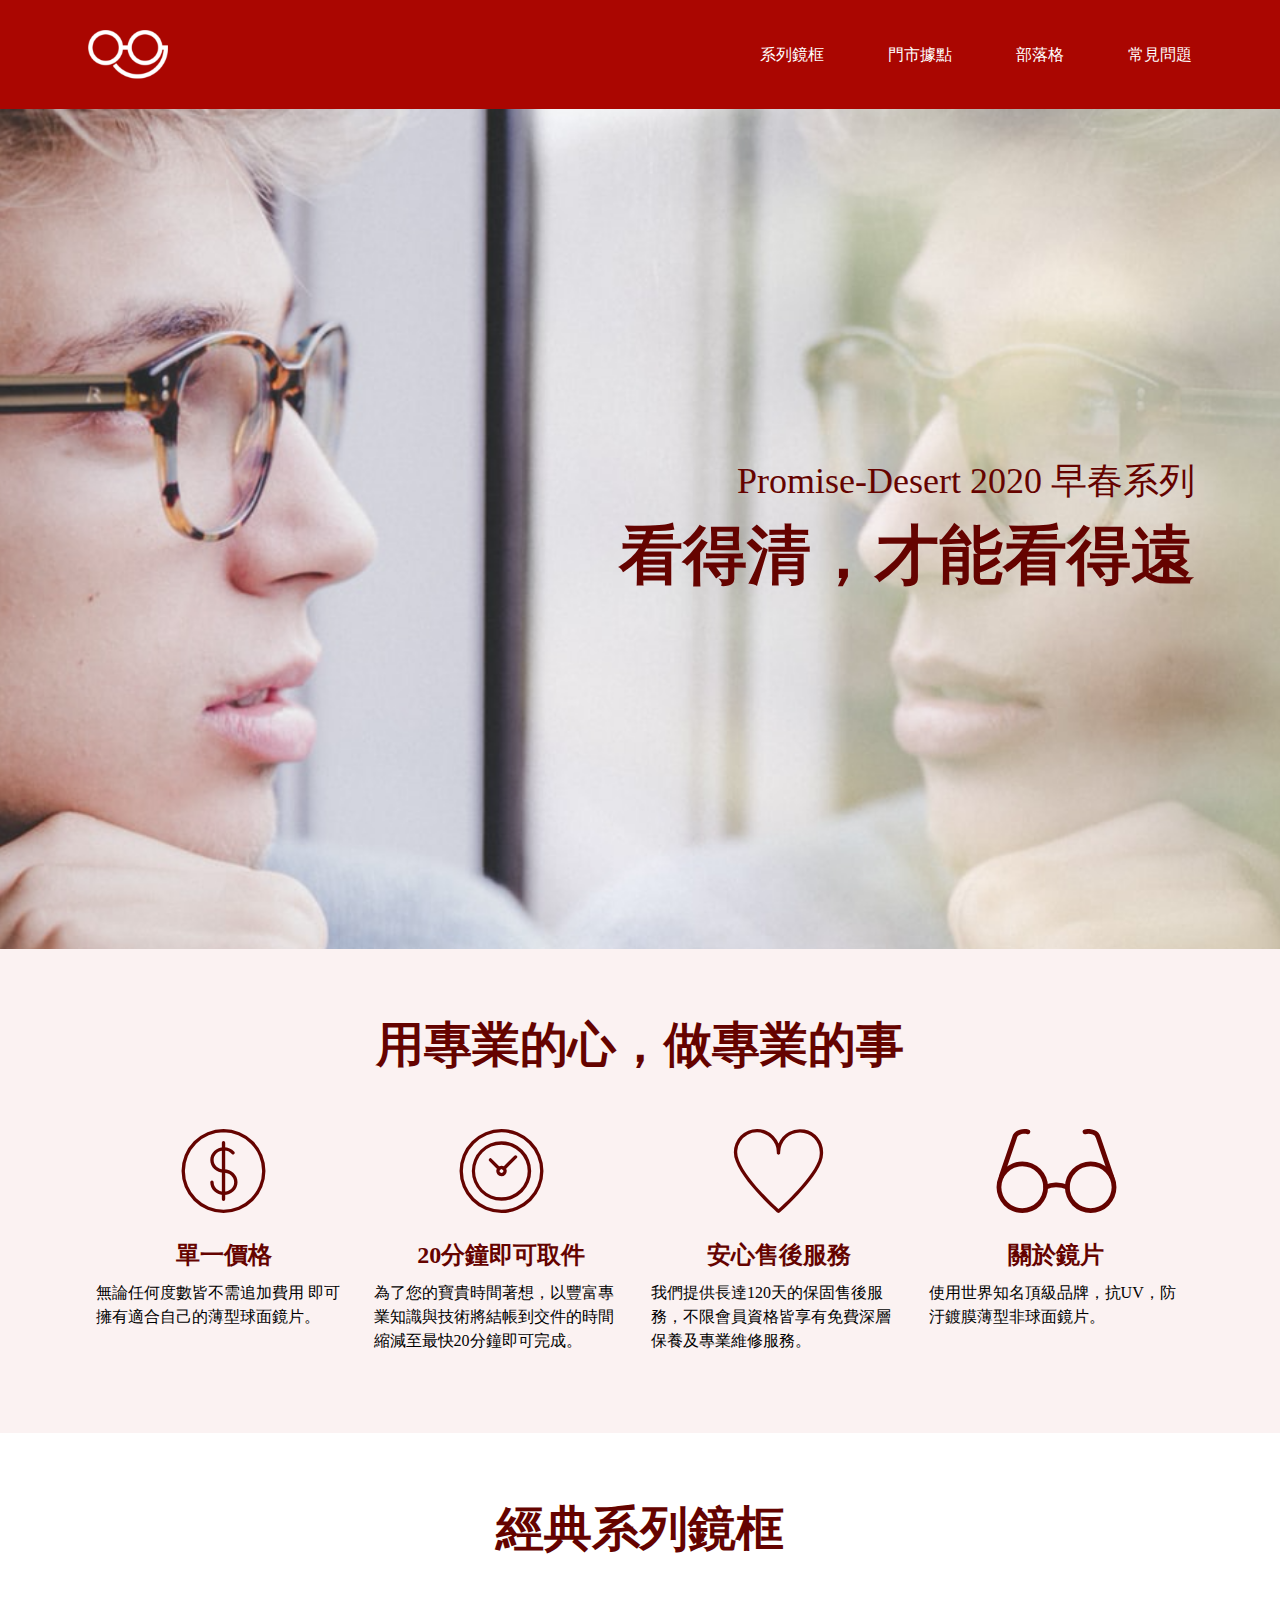
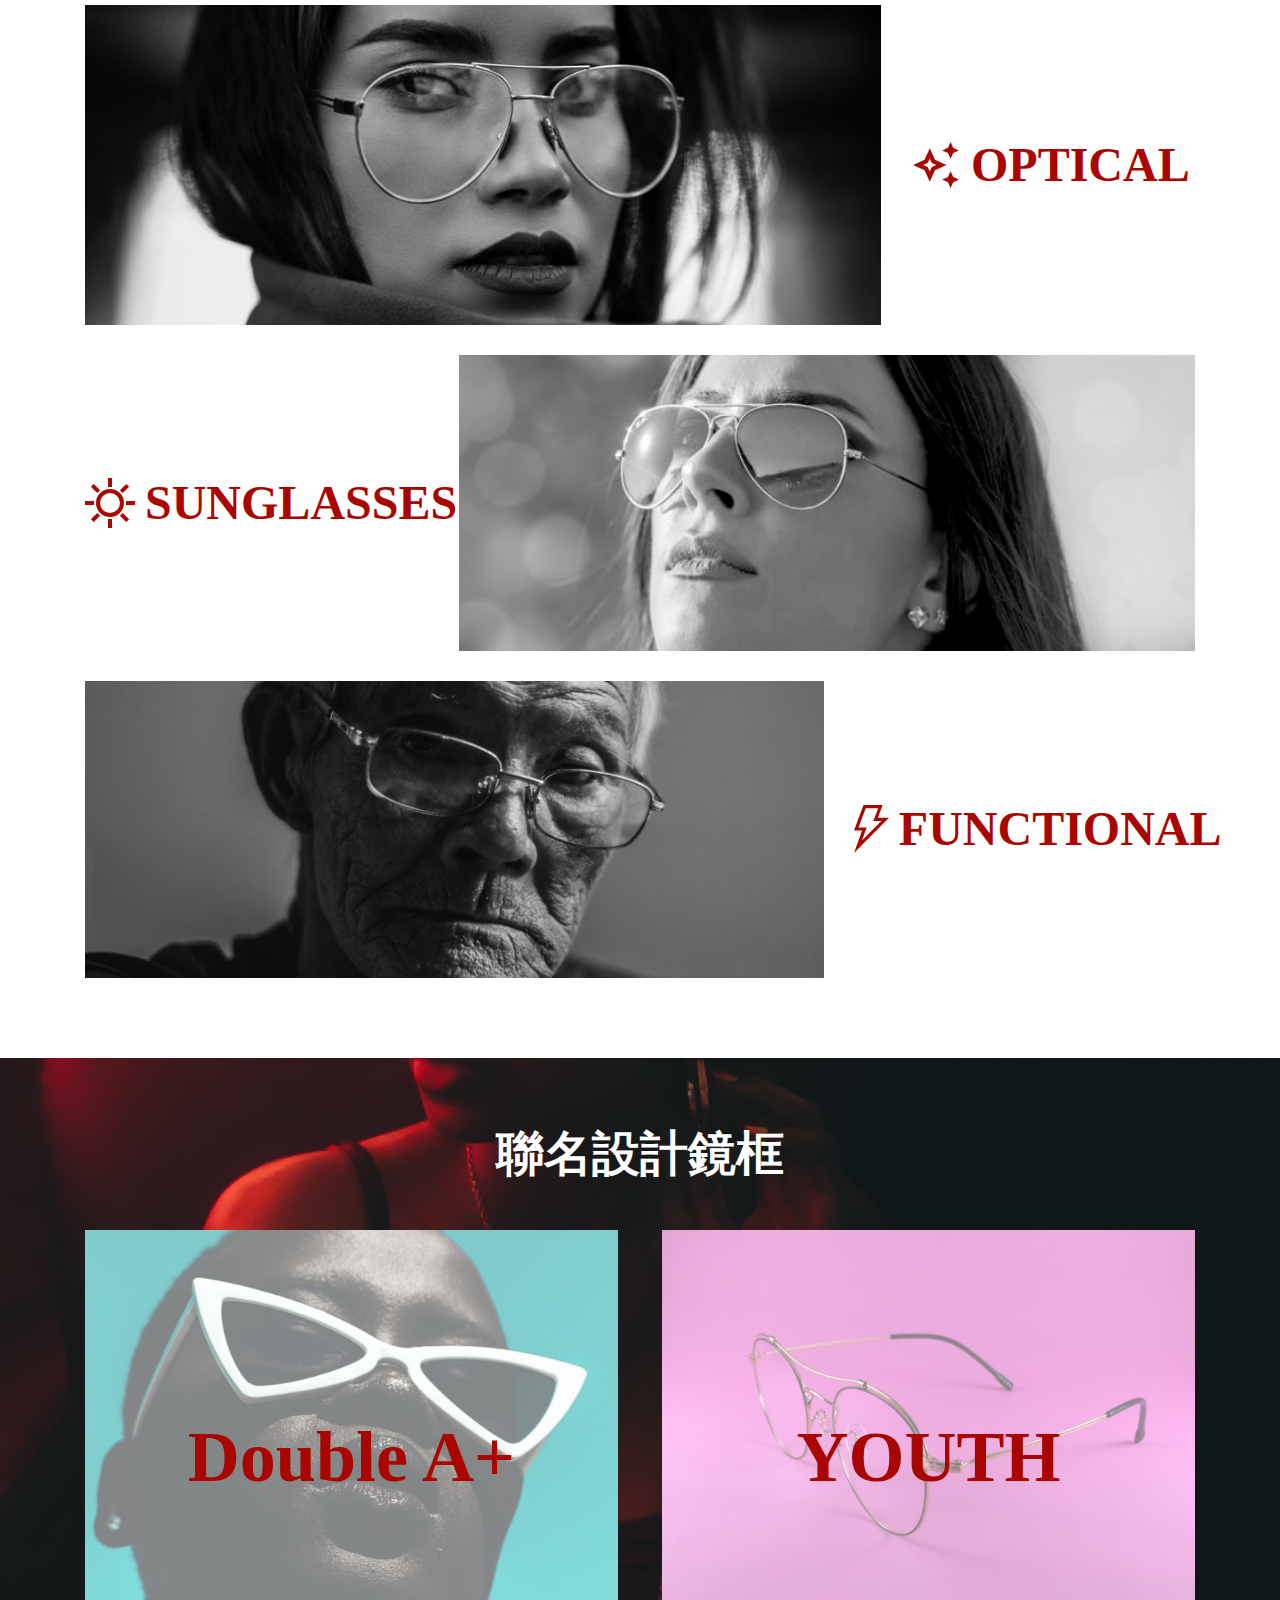
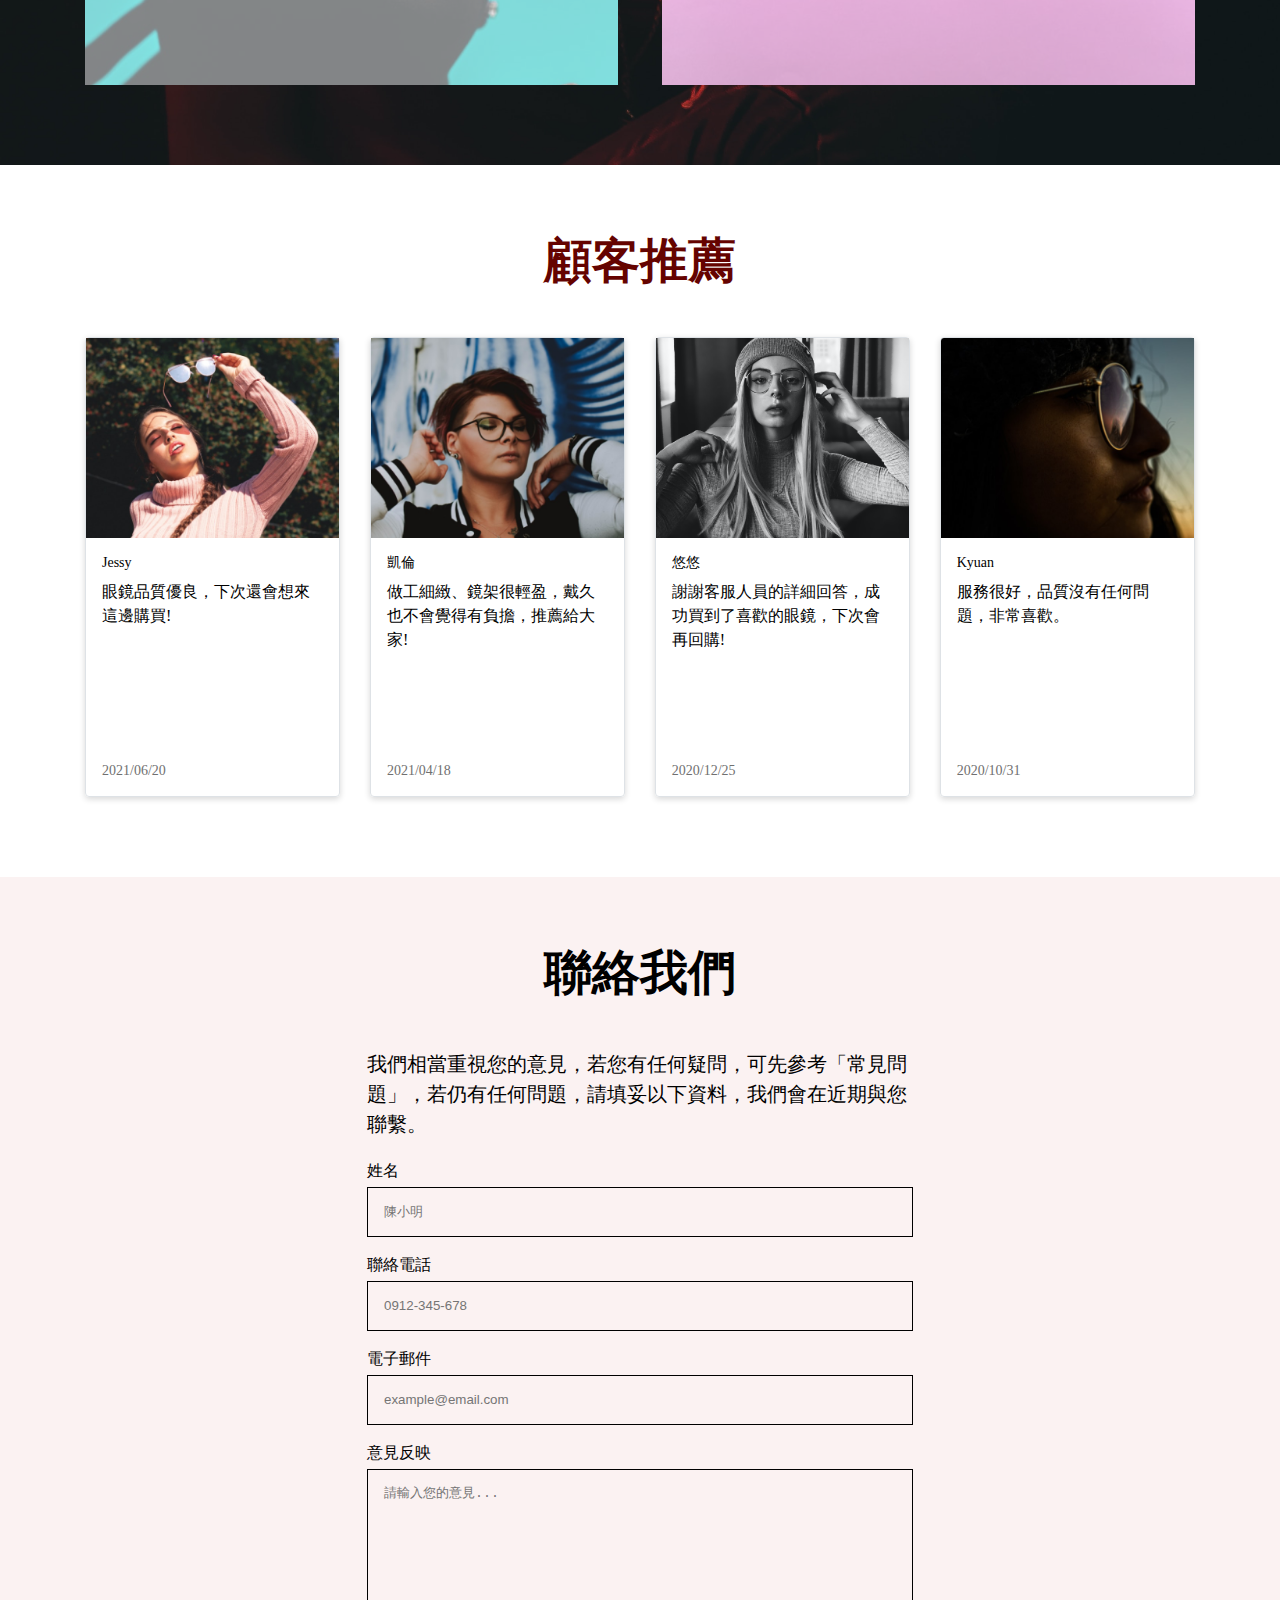
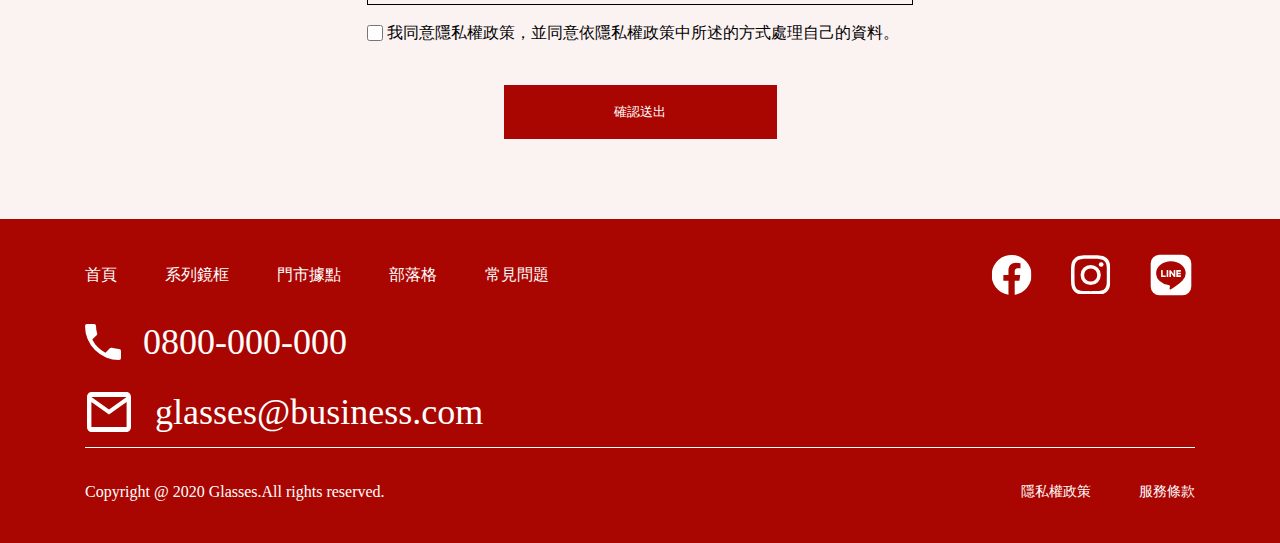
==== commit 3d571933: "Update 2021-08-14T11:32:29.516Z" ====
--- a/index.html
+++ b/index.html
@@ -10,113 +10,125 @@
 </head>
 
 <body>
-  <nav class="navbar p-x">
+  <nav class="navbar">
     <h1 class="logo">
-      <a href="index.html"></a>
+      <a href="index.html">首頁</a>
     </h1>
     <ul class="nav">
-      <li><a href="#">系列鏡框</a></li>
-      <li><a href="#">門市據點</a></li>
-      <li><a href="#">部落格</a></li>
-      <li><a href="#">常見問題</a></li>
+      <li><a href="glasses.html">系列鏡框</a></li>
+      <li><a href="location.html">門市據點</a></li>
+      <li><a href="blog.html">部落格</a></li>
+      <li><a href="faq.html">常見問題</a></li>
     </ul>
   </nav>
 
   
 <div class="banner">
   <div class="slogan container">
-    <h5>Promise-Desert 2020 早春系列</h5>
-    <h3>看得清，才能看得遠</h3>
+    <h3>Promise-Desert 2020 早春系列</h3>
+    <h2>看得清，才能看得遠</h2>
   </div>
 </div>
 <div class="about p-y">
-  <h2 class="title">用專業的心，做專業的事</h2>
-  <ul class="about-list container">
-    <li>
-      <img src="./assets/images/icon-dollar.svg" alt="dollar">
-      <h3>單一價格</h3>
-      <p>無論任何度數皆不需追加費用 即可擁有適合自己的薄型球面鏡片。</p>
-    </li>
-    <li>
-      <img src="./assets/images/icon-clock.svg" alt="clock">
-      <h3>20分鐘即可取件</h3>
-      <p>為了您的寶貴時間著想，以豐富專業知識與技術將結帳到交件的時間縮減至最快20分鐘即可完成。</p>
-    </li>
-    <li>
-      <img src="./assets/images/icon-heart.svg" alt="heart">
-      <h3>安心售後服務</h3>
-      <p>我們提供長達120天的保固售後服務，不限會員資格皆享有免費深層保養及專業維修服務。</p>
-    </li>
-    <li>
-      <img src="assets/images/icon-glasses.svg" alt="glasses">
-      <h3>關於鏡片</h3>
-      <p>使用世界知名頂級品牌，抗UV，防汙鍍膜薄型非球面鏡片。</p>
-    </li>
-  </ul>
+  <div class="container">
+    <h2 class="title">用專業的心，做專業的事</h2>
+    <ul class="about-list">
+      <li>
+        <img src="./assets/images/icon-dollar.svg" alt="dollar">
+        <h3>單一價格</h3>
+        <p>無論任何度數皆不需追加費用 即可擁有適合自己的薄型球面鏡片。</p>
+      </li>
+      <li>
+        <img src="./assets/images/icon-clock.svg" alt="clock">
+        <h3>20分鐘即可取件</h3>
+        <p>為了您的寶貴時間著想，以豐富專業知識與技術將結帳到交件的時間縮減至最快20分鐘即可完成。</p>
+      </li>
+      <li>
+        <img src="./assets/images/icon-heart.svg" alt="heart">
+        <h3>安心售後服務</h3>
+        <p>我們提供長達120天的保固售後服務，不限會員資格皆享有免費深層保養及專業維修服務。</p>
+      </li>
+      <li>
+        <img src="assets/images/icon-glasses.svg" alt="glasses">
+        <h3>關於鏡片</h3>
+        <p>使用世界知名頂級品牌，抗UV，防汙鍍膜薄型非球面鏡片。</p>
+      </li>
+    </ul>
+  </div>  
 </div>
 <div class="classic container p-y">
   <h2 class="title">經典系列鏡框</h2>
   <div class="classic-list">
-    <img src="./assets/images/product-1.png" alt="product-1" class="photo">
-    <div class="classic-product">
-      <img src="./assets/images/auto_awesome_red_24dp.svg" alt="star" class="star">      
-      <h4>OPTICAL</h4>                  
-    </div>    
+    <ul>
+      <li><img src="./assets/images/product-1.png" alt="product-1" class="photo"></li>
+      <li class="classic-product">
+        <img src="./assets/images/auto_awesome_red_24dp.svg" alt="star" class="star">      
+        <h3>OPTICAL</h4>             
+      </li>
+    </ul>        
   </div>
   <div class="classic-list">
-    <img src="./assets/images/product-2.png" alt="product-2" class="photo">
-    <div class="classic-product">
-      <img src="./assets/images/icon-sun.svg" alt="sun">     
-      <h4>SUNGLASSES</h4>                  
-    </div>    
+    <ul>
+      <li><img src="./assets/images/product-2.png" alt="product-2" class="photo"></li>
+      <li class="classic-product">
+        <img src="./assets/images/icon-sun.svg" alt="sun">     
+        <h3>SUNGLASSES</h4>     
+      </li>
+    </ul>       
   </div>
   <div class="classic-list">
-    <img src="./assets/images/product-3.png" alt="product-3" class="photo">
-    <div class="classic-product">
-      <img src="./assets/images/icon-thunder.svg" alt="thunder">      
-      <h4>FUNCTIONAL</h4>                  
-    </div>    
+    <ul>
+      <li><img src="./assets/images/product-3.png" alt="product-3" class="photo"></li>
+      <li class="classic-product">
+        <img src="./assets/images/icon-thunder.svg" alt="thunder">      
+        <h3>FUNCTIONAL</h4>         
+      </li>
+    </ul>  
   </div>
 </div>
 <div class="co-branding p-y">
-  <h2 class="title">聯名設計鏡框</h2>
-  <ul class="co-branding-list container">
-    <li class="co-branding-double">
-      <h2>Double A+</h2>
-    </li>
-    <li class="co-branding-youth">
-      <h2>YOUTH</h2>
-    </li>
-  </ul>
+  <div class="container">
+    <h2 class="title">聯名設計鏡框</h2>
+    <ul class="co-branding-list ">
+      <li class="co-branding-double">
+        <h2>Double A+</h2>
+      </li>
+      <li class="co-branding-youth">
+        <h2>YOUTH</h2>
+      </li>
+    </ul>
+  </div>  
 </div>
 <div class="customer p-y">
+  <div class="container">
     <h2 class="title">顧客推薦</h2>
-    <ul class="customer-list container">
+    <ul class="customer-list">
       <li>
         <img src="./assets/images/rec-1.png" alt="rec-1">
-        <p class="customer-list-title p-x-1 p-y-2">Jessy</p>
-        <p class="customer-list-recommend p-x-1">眼鏡品質優良，下次還會想來這邊購買!</p>
-        <p class="customer-list-date p-x-1">2021/06/20</p>
+        <p class="customer-list-title p-x p-y-2">Jessy</p>
+        <p class="customer-list-recommend p-x">眼鏡品質優良，下次還會想來這邊購買!</p>
+        <p class="customer-list-date p-x">2021/06/20</p>
       </li>
       <li>
         <img src="./assets/images/rec-2.png" alt="rec-2">
-        <p class="customer-list-title p-x-1 p-y-2">凱倫</p>
-        <p class="customer-list-recommend p-x-1">做工細緻、鏡架很輕盈，戴久也不會覺得有負擔，推薦給大家!</p>
-        <p class="customer-list-date p-x-1">2021/04/18</p>
+        <p class="customer-list-title p-x p-y-2">凱倫</p>
+        <p class="customer-list-recommend p-x">做工細緻、鏡架很輕盈，戴久也不會覺得有負擔，推薦給大家!</p>
+        <p class="customer-list-date p-x">2021/04/18</p>
       </li>
       <li>
         <img src="./assets/images/rec-3.png" alt="rec-3">
-        <p class="customer-list-title p-x-1 p-y-2">悠悠</p>
-        <p class="customer-list-recommend p-x-1">謝謝客服人員的詳細回答，成功買到了喜歡的眼鏡，下次會再回購!</p>
-        <p class="customer-list-date p-x-1">2020/12/25</p>
+        <p class="customer-list-title p-x p-y-2">悠悠</p>
+        <p class="customer-list-recommend p-x">謝謝客服人員的詳細回答，成功買到了喜歡的眼鏡，下次會再回購!</p>
+        <p class="customer-list-date p-x">2020/12/25</p>
       </li>
       <li>
         <img src="./assets/images/rec-4.png" alt="rec-4">
-        <p class="customer-list-title p-x-1 p-y-2">Kyuan</p>
-        <p class="customer-list-recommend p-x-1">服務很好，品質沒有任何問題，非常喜歡。</p>
-        <p class="customer-list-date p-x-1">2020/10/31</p>
-      </li>
-    </ul>
+        <p class="customer-list-title p-x p-y-2">Kyuan</p>
+        <p class="customer-list-recommend p-x">服務很好，品質沒有任何問題，非常喜歡。</p>
+        <p class="customer-list-date p-x">2020/10/31</p>
+      </li>
+    </ul>
+  </div>    
 </div>
 <div class="contact p-y">
   <div class="contact-info container">
@@ -151,14 +163,15 @@
 </div>
 
   <footer class="footer">
-    <div class="footer-info container">
-      <div class="footer-info-list">
+    <div class="container">
+      <div class="footer-info">
+        <div class="footer-info-list">
           <ul class="footer-nav">
             <li><a href="index.html">首頁</a></li>
-            <li><a href="">系列鏡框</a></li>
-            <li><a href="">門市據點</a></li>
-            <li><a href="">部落格</a></li>
-            <li><a href="">常見問題</a></li>
+            <li><a href="glasses.html">系列鏡框</a></li>
+            <li><a href="location.html">門市據點</a></li>
+            <li><a href="blog.html">部落格</a></li>
+            <li><a href="faq.html">常見問題</a></li>
           </ul>
           <ul class="footer-contact p-y-2">
             <li>
@@ -170,20 +183,21 @@
               <a href="mailto:glasses@business.com">glasses@business.com</a>
             </li>
           </ul>              
-      </div>
-      <ul class="footer-icon">
-        <li><a href="#"></a><img src="./assets/images/icon-fb.svg" alt="facebook"></li>
-        <li><a href="#"></a><img src="./assets/images/icon-ig.svg" alt="instagram"></li>
-        <li><a href="#"></a><img src="./assets/images/icon-line.svg" alt="line"></li>
-      </ul>  
-    </div>    
-    <div class="copyright container">
-      <p>Copyright @ 2020 Glasses.All rights reserved.</p>
-      <ul>
-        <li><a href="#">隱私權政策</a></li>
-        <li><a href="#">服務條款</a></li>
-      </ul>
-    </div>
+        </div>
+        <ul class="footer-icon">
+          <li><a href="#"><img src="./assets/images/icon-fb.svg" alt="facebook"></a></li>
+          <li><a href="#"><img src="./assets/images/icon-ig.svg" alt="instagram"></a></li>
+          <li><a href="#"><img src="./assets/images/icon-line.svg" alt="line"></a></li>
+        </ul>  
+      </div>   
+      <div class="copyright">
+        <p>Copyright @ 2020 Glasses.All rights reserved.</p>
+        <ul>
+          <li><a href="#">隱私權政策</a></li>
+          <li><a href="#">服務條款</a></li>
+        </ul>
+      </div>
+    </div>          
   </footer>
   <script src="./assets/js/vendors.js"></script>
   <script src="./assets/js/all.js"></script>
--- a/assets/style/all.css
+++ b/assets/style/all.css
@@ -61,7 +61,6 @@
   height: auto; }
 
 a {
-  color: #fff;
   text-decoration: none; }
 
 .p-y {
@@ -76,20 +75,25 @@
   padding-top: 16px;
   padding-bottom: 8px; }
 
+.p-y-3 {
+  padding-top: 96px;
+  padding-bottom: 160px; }
+
 .p-x {
-  padding-left: 88px;
-  padding-right: 88px; }
-
-.p-x-1 {
   padding-left: 16px;
   padding-right: 16px; }
 
 .container {
-  width: 1110px;
+  max-width: 1140px;
+  padding-left: 15px;
+  padding-right: 15px;
   margin: 0 auto; }
-  @media (max-width: 1110px) {
+  @media (max-width: 992px) {
     .container {
-      width: 90%; } }
+      max-width: 720px; } }
+  @media (max-width: 767px) {
+    .container {
+      max-width: 100%; } }
 
 .title {
   font-size: 48px;
@@ -105,6 +109,73 @@
     .title {
       font-size: 20px;
       margin-bottom: 20px; } }
+
+.subTitle {
+  font-size: 48px;
+  font-weight: bold;
+  border-left: 8px solid #9f1213;
+  margin-bottom: 65px;
+  padding-left: 16px; }
+  @media (max-width: 992px) {
+    .subTitle {
+      margin-bottom: 40px; } }
+  @media (max-width: 767px) {
+    .subTitle {
+      font-size: 28px;
+      margin-bottom: 24px; } }
+
+.hide {
+  display: none; }
+
+.pagination {
+  display: -webkit-box;
+  display: -ms-flexbox;
+  display: flex;
+  -webkit-box-pack: center;
+      -ms-flex-pack: center;
+          justify-content: center; }
+  .pagination .page-item {
+    border: 1px solid #555555; }
+    .pagination .page-item a {
+      display: block;
+      font-size: 18px;
+      color: #555555;
+      padding: 11px 12px; }
+      .pagination .page-item a:hover {
+        color: #fff;
+        background: #000000; }
+      @media (max-width: 767px) {
+        .pagination .page-item a {
+          font-size: 12px; } }
+
+.menu {
+  margin-bottom: 40px;
+  background-color: #650300; }
+  @media (max-width: 767px) {
+    .menu {
+      display: none; } }
+  .menu .container {
+    display: -webkit-box;
+    display: -ms-flexbox;
+    display: flex;
+    -webkit-box-pack: justify;
+        -ms-flex-pack: justify;
+            justify-content: space-between;
+    -webkit-box-align: center;
+        -ms-flex-align: center;
+            align-items: center; }
+  .menu .menu-list {
+    display: -webkit-box;
+    display: -ms-flexbox;
+    display: flex; }
+    .menu .menu-list li a {
+      display: block;
+      font-size: 20px;
+      color: white;
+      padding: 12px 0;
+      padding-right: 48px; }
+      .menu .menu-list li a:hover {
+        color: #00FFFF; }
 
 .navbar {
   display: -webkit-box;
@@ -131,44 +202,47 @@
     .navbar h1 {
       margin: 0 auto;
       padding: 10px 0; } }
-  .navbar .logo a {
+
+.logo a {
+  display: block;
+  background-image: url(../images/logo.png);
+  width: 80px;
+  height: 49px;
+  text-indent: -99999px;
+  white-space: nowrap;
+  overflow: hidden;
+  background-repeat: no-repeat; }
+  @media (max-width: 767px) {
+    .logo a {
+      width: 48px;
+      height: 29px;
+      background-size: contain; } }
+
+.nav {
+  display: -webkit-box;
+  display: -ms-flexbox;
+  display: flex; }
+  @media (max-width: 767px) {
+    .nav {
+      -ms-flex-wrap: wrap;
+          flex-wrap: wrap;
+      width: 100%; } }
+  @media (max-width: 767px) {
+    .nav li {
+      width: 50%;
+      text-align: center; } }
+  .nav a {
     display: block;
-    background-image: url(../images/logo.png);
-    width: 80px;
-    height: 49px; }
-    @media (max-width: 767px) {
-      .navbar .logo a {
-        width: 48px;
-        height: 29px;
-        background-size: contain; } }
-  .navbar .nav {
-    display: -webkit-box;
-    display: -ms-flexbox;
-    display: flex; }
-    @media (max-width: 767px) {
-      .navbar .nav {
-        -ms-flex-wrap: wrap;
-            flex-wrap: wrap;
-        width: 100%; } }
-    @media (max-width: 767px) {
-      .navbar .nav li {
-        width: 50%;
-        margin: 0 auto;
-        text-align: center; } }
-    .navbar .nav a {
-      display: block;
-      padding-left: 64px; }
-      .navbar .nav a:hover {
-        color: #00FFFF; }
-      @media (max-width: 1110px) {
-        .navbar .nav a {
-          padding-left: 50px; } }
-      @media (max-width: 767px) {
-        .navbar .nav a {
-          padding-left: 0;
-          padding-top: 8px;
-          padding-bottom: 8px;
-          border: 1px solid #fff; } }
+    padding-left: 64px;
+    color: #fff; }
+    .nav a:hover {
+      color: #00FFFF; }
+    @media (max-width: 767px) {
+      .nav a {
+        padding-left: 0;
+        padding-top: 8px;
+        padding-bottom: 8px;
+        border: 1px solid #fff; } }
 
 .footer {
   background-color: #aa0601; }
@@ -183,128 +257,122 @@
     @media (max-width: 767px) {
       .footer .footer-info {
         padding-top: 24px; } }
-  .footer .footer-nav {
+
+.footer-nav {
+  display: -webkit-box;
+  display: -ms-flexbox;
+  display: flex; }
+  @media (max-width: 767px) {
+    .footer-nav {
+      display: none; } }
+  .footer-nav li a {
+    color: #fff;
+    padding-top: 12px;
+    padding-bottom: 12px;
+    display: block; }
+    .footer-nav li a:hover {
+      color: #00FFFF; }
+  .footer-nav li ~ li a {
+    padding-left: 48px; }
+    @media (max-width: 992px) {
+      .footer-nav li ~ li a {
+        padding-left: 40px; } }
+
+@media (max-width: 992px) {
+  .footer-contact {
+    padding-top: 6px;
+    padding-bottom: 20px; } }
+
+.footer-contact li {
+  display: -webkit-box;
+  display: -ms-flexbox;
+  display: flex;
+  -webkit-box-align: center;
+      -ms-flex-align: center;
+          align-items: center; }
+  .footer-contact li ~ li {
+    margin-top: 16px; }
+  @media (max-width: 992px) {
+    .footer-contact li img {
+      width: 8%;
+      height: 24px; } }
+  .footer-contact li a {
+    display: block;
+    font-size: 36px;
+    color: #fff;
+    margin-left: 22px; }
+    @media (max-width: 992px) {
+      .footer-contact li a {
+        font-size: 20px;
+        margin-left: 6px; } }
+    .footer-contact li a:hover {
+      color: #00FFFF; }
+
+.footer-icon {
+  display: -webkit-box;
+  display: -ms-flexbox;
+  display: flex; }
+  .footer-icon li img {
+    -webkit-transition: all 0.5s;
+    -o-transition: all 0.5s;
+    transition: all 0.5s; }
+    @media (max-width: 992px) {
+      .footer-icon li img {
+        width: 100%;
+        height: 24px; } }
+    .footer-icon li img:hover {
+      -webkit-transform: scale(1.2);
+          -ms-transform: scale(1.2);
+              transform: scale(1.2); }
+  .footer-icon li ~ li {
+    margin-left: 32px; }
+  @media (max-width: 992px) {
+    .footer-icon li ~ li {
+      margin-left: 24px; } }
+
+.copyright {
+  display: -webkit-box;
+  display: -ms-flexbox;
+  display: flex;
+  -webkit-box-pack: justify;
+      -ms-flex-pack: justify;
+          justify-content: space-between;
+  -webkit-box-align: center;
+      -ms-flex-align: center;
+          align-items: center;
+  padding-top: 32px;
+  padding-bottom: 39px;
+  border-top: solid 1px #fff; }
+  @media (max-width: 992px) {
+    .copyright {
+      padding-top: 24px;
+      padding-bottom: 32px; } }
+  @media (max-width: 767px) {
+    .copyright {
+      display: block;
+      padding: 16px 15px; } }
+  .copyright p {
+    color: #fff; }
+  .copyright ul {
     display: -webkit-box;
     display: -ms-flexbox;
     display: flex; }
     @media (max-width: 767px) {
-      .footer .footer-nav {
-        display: none; } }
-    .footer .footer-nav li ~ li {
-      padding-left: 48px; }
+      .copyright ul {
+        display: block; } }
+    .copyright ul a {
+      display: block;
+      font-size: 14px;
+      color: #fff;
+      margin-left: 48px; }
       @media (max-width: 992px) {
-        .footer .footer-nav li ~ li {
-          padding-left: 40px; } }
-    .footer .footer-nav a {
-      padding-top: 12px;
-      padding-bottom: 12px;
-      display: block; }
-      .footer .footer-nav a:hover {
+        .copyright ul a {
+          margin-left: 24px; } }
+      @media (max-width: 767px) {
+        .copyright ul a {
+          margin: 8px 0; } }
+      .copyright ul a:hover {
         color: #00FFFF; }
-  @media (max-width: 992px) {
-    .footer .footer-contact {
-      padding-top: 6px;
-      padding-bottom: 20px; } }
-  .footer .footer-contact li {
-    display: -webkit-box;
-    display: -ms-flexbox;
-    display: flex;
-    -webkit-box-align: center;
-        -ms-flex-align: center;
-            align-items: center; }
-    .footer .footer-contact li ~ li {
-      margin-top: 16px; }
-    @media (max-width: 1110px) {
-      .footer .footer-contact li ~ li {
-        margin-top: 12px; } }
-    @media (max-width: 992px) {
-      .footer .footer-contact li img {
-        width: 24px;
-        height: 24px; } }
-    .footer .footer-contact li a {
-      display: block;
-      font-size: 36px;
-      margin-left: 22px; }
-      @media (max-width: 1110px) {
-        .footer .footer-contact li a {
-          font-size: 20px;
-          margin-left: 11px; } }
-      @media (max-width: 992px) {
-        .footer .footer-contact li a {
-          font-size: 20px;
-          margin-left: 6px; } }
-      .footer .footer-contact li a:hover {
-        color: #00FFFF; }
-  .footer .footer-icon {
-    display: -webkit-box;
-    display: -ms-flexbox;
-    display: flex; }
-    .footer .footer-icon li img {
-      -webkit-transition: all 0.5s;
-      -o-transition: all 0.5s;
-      transition: all 0.5s; }
-      @media (max-width: 992px) {
-        .footer .footer-icon li img {
-          width: 24px;
-          height: 24px; } }
-      .footer .footer-icon li img:hover {
-        -webkit-transform: scale(1.2);
-            -ms-transform: scale(1.2);
-                transform: scale(1.2); }
-    .footer .footer-icon li ~ li {
-      margin-left: 32px; }
-    @media (max-width: 992px) {
-      .footer .footer-icon li ~ li {
-        margin-left: 24px; } }
-  .footer .copyright {
-    display: -webkit-box;
-    display: -ms-flexbox;
-    display: flex;
-    -webkit-box-pack: justify;
-        -ms-flex-pack: justify;
-            justify-content: space-between;
-    -webkit-box-align: center;
-        -ms-flex-align: center;
-            align-items: center;
-    padding-top: 32px;
-    padding-bottom: 39px;
-    border-top: solid 1px #fff; }
-    @media (max-width: 992px) {
-      .footer .copyright {
-        padding-top: 24px;
-        padding-bottom: 32px; } }
-    @media (max-width: 767px) {
-      .footer .copyright {
-        display: block;
-        padding: 16px 0; } }
-    .footer .copyright p {
-      color: #fff; }
-    .footer .copyright ul {
-      display: -webkit-box;
-      display: -ms-flexbox;
-      display: flex; }
-      @media (max-width: 767px) {
-        .footer .copyright ul {
-          display: block; } }
-      .footer .copyright ul li {
-        margin-left: 48px; }
-        @media (max-width: 992px) {
-          .footer .copyright ul li {
-            margin-left: 24px; } }
-        @media (max-width: 767px) {
-          .footer .copyright ul li {
-            margin: 8px 0; } }
-        @media (max-width: 992px) {
-          .footer .copyright ul li ~ li {
-            margin-left: 24px; } }
-        @media (max-width: 767px) {
-          .footer .copyright ul li ~ li {
-            margin-left: 0; } }
-        .footer .copyright ul li a {
-          display: block;
-          font-size: 14px; }
-          .footer .copyright ul li a:hover {
-            color: #00FFFF; }
 
 .banner {
   height: 840px;
@@ -329,22 +397,22 @@
             justify-content: center;
     text-align: right;
     color: #650300; }
-    .banner .slogan h5 {
+    .banner .slogan h3 {
       font-size: 36px; }
       @media (max-width: 992px) {
-        .banner .slogan h5 {
+        .banner .slogan h3 {
           font-size: 20px; } }
       @media (max-width: 767px) {
-        .banner .slogan h5 {
+        .banner .slogan h3 {
           font-size: 16px; } }
-    .banner .slogan h3 {
+    .banner .slogan h2 {
       font-size: 64px;
       font-weight: bold; }
       @media (max-width: 992px) {
-        .banner .slogan h3 {
+        .banner .slogan h2 {
           font-size: 48px; } }
       @media (max-width: 767px) {
-        .banner .slogan h3 {
+        .banner .slogan h2 {
           font-size: 32px; } }
 
 .about {
@@ -364,24 +432,21 @@
     -ms-flex-pack: distribute;
         justify-content: space-around;
     margin-top: 48px; }
-    @media (max-width: 1110px) {
+    @media (max-width: 767px) {
       .about .about-list {
         -ms-flex-wrap: wrap;
-            flex-wrap: wrap;
-        margin-top: 0px; } }
+            flex-wrap: wrap; } }
     .about .about-list li {
       width: 23%;
       text-align: center; }
-      @media (max-width: 1110px) {
-        .about .about-list li {
-          width: 40%;
-          margin-top: 40px; } }
       @media (max-width: 767px) {
         .about .about-list li {
-          width: 70%; } }
+          width: 70%; }
+          .about .about-list li ~ li {
+            margin-top: 40px; } }
       .about .about-list li img {
         margin: 0 auto;
-        width: 84px;
+        width: 100%;
         height: 84px; }
       .about .about-list li h3 {
         margin-top: 24px;
@@ -410,6 +475,10 @@
     .classic .classic-list {
       display: block;
       position: relative; } }
+  .classic .classic-list ul {
+    display: -webkit-box;
+    display: -ms-flexbox;
+    display: flex; }
   .classic .classic-list:nth-child(odd) {
     -webkit-box-orient: horizontal;
     -webkit-box-direction: reverse;
@@ -417,18 +486,18 @@
             flex-direction: row-reverse; }
   .classic .classic-list:nth-child(even) .classic-product:nth-child(even) {
     margin-left: 30px; }
+  .classic .classic-list:nth-child(odd) ul {
+    -webkit-box-orient: horizontal;
+    -webkit-box-direction: reverse;
+        -ms-flex-direction: row-reverse;
+            flex-direction: row-reverse; }
   .classic .classic-list:nth-child(odd) .classic-product:nth-child(even) {
     margin-right: 30px; }
   .classic .classic-list ~ .classic-list {
     margin-top: 30px; }
-  .classic .classic-list .photo {
-    width: 635px; }
   .classic .classic-list .star {
-    width: 50px;
+    width: 100%;
     height: 50px; }
-  @media (max-width: 1110px) {
-    .classic .classic-list .photo {
-      width: 55%; } }
   @media (max-width: 992px) {
     .classic .classic-list:nth-child(odd) {
       -webkit-box-orient: horizontal;
@@ -437,12 +506,10 @@
               flex-direction: row; }
     .classic .classic-list:nth-child(odd) .classic-product:nth-child(even) {
       margin-left: 30px; }
-    .classic .classic-list:nth-child(odd) .classic-product:nth-child(even) {
-      margin-right: 0px; }
     .classic .classic-list ~ .classic-list {
       margin-top: 8px; }
     .classic .classic-list .photo {
-      width: 390px;
+      width: 100%;
       height: 168px; } }
   @media (max-width: 767px) {
     .classic .classic-list:nth-child(even) .classic-product:nth-child(even) {
@@ -452,9 +519,11 @@
     .classic .classic-list:nth-child(odd) .classic-product:nth-child(even) {
       margin-right: 30px; }
     .classic .classic-list .photo {
-      margin: 0 auto; } }
-
-.classic .classic-product {
+      margin: 0 auto;
+      -o-object-fit: cover;
+         object-fit: cover; } }
+
+.classic-product {
   display: -webkit-box;
   display: -ms-flexbox;
   display: flex;
@@ -462,23 +531,23 @@
       -ms-flex-align: center;
           align-items: center; }
   @media (max-width: 767px) {
-    .classic .classic-product {
+    .classic-product {
       position: absolute;
       top: 50%;
       left: 50%;
       -webkit-transform: translate(-50%, -50%);
           -ms-transform: translate(-50%, -50%);
               transform: translate(-50%, -50%); } }
-  .classic .classic-product h4 {
+  .classic-product h3 {
     font-size: 48px;
     color: #aa0601;
     font-weight: bold;
     margin-left: 10px; }
     @media (max-width: 992px) {
-      .classic .classic-product h4 {
+      .classic-product h3 {
         font-size: 28px; } }
     @media (max-width: 767px) {
-      .classic .classic-product h4 {
+      .classic-product h3 {
         font-size: 28px; } }
 
 .co-branding {
@@ -495,25 +564,249 @@
       padding-bottom: 40px; } }
   .co-branding .title {
     color: #fff; }
-  .co-branding .co-branding-list {
+
+.co-branding-list {
+  display: -webkit-box;
+  display: -ms-flexbox;
+  display: flex;
+  -webkit-box-pack: justify;
+      -ms-flex-pack: justify;
+          justify-content: space-between; }
+  @media (max-width: 767px) {
+    .co-branding-list {
+      -ms-flex-wrap: wrap;
+          flex-wrap: wrap;
+      -webkit-box-pack: center;
+          -ms-flex-pack: center;
+              justify-content: center; } }
+  .co-branding-list li {
+    width: 48%;
+    height: 455px;
+    background-size: cover;
+    background-position: center;
     display: -webkit-box;
     display: -ms-flexbox;
     display: flex;
-    -webkit-box-pack: justify;
-        -ms-flex-pack: justify;
-            justify-content: space-between; }
-    @media (max-width: 767px) {
-      .co-branding .co-branding-list {
-        -ms-flex-wrap: wrap;
-            flex-wrap: wrap;
-        -webkit-box-pack: center;
-            -ms-flex-pack: center;
-                justify-content: center; } }
-    .co-branding .co-branding-list li {
-      width: 540px;
-      height: 455px;
-      background-size: cover;
-      background-position: center;
+    -webkit-box-pack: center;
+        -ms-flex-pack: center;
+            justify-content: center;
+    -webkit-box-align: center;
+        -ms-flex-align: center;
+            align-items: center; }
+    @media (max-width: 992px) {
+      .co-branding-list li {
+        width: 48%;
+        height: 278px; } }
+    @media (max-width: 767px) {
+      .co-branding-list li {
+        width: 100%;
+        height: 291px;
+        margin-top: 16px; } }
+    .co-branding-list li h2 {
+      font-size: 72px;
+      font-weight: bold;
+      color: #aa0601; }
+      @media (max-width: 992px) {
+        .co-branding-list li h2 {
+          font-size: 32px; } }
+
+.co-branding-double {
+  background-image: url(../images/product-8.png);
+  background-color: rgba(255, 255, 255, 0.5);
+  background-blend-mode: screen; }
+  @media (max-width: 767px) {
+    .co-branding-double {
+      background-color: transparent;
+      background-image: url(../../assets/images/product-8.png); } }
+
+.co-branding-youth {
+  background-image: url(../images/product-9.png);
+  background-color: rgba(255, 255, 255, 0.5);
+  background-blend-mode: screen; }
+  @media (max-width: 767px) {
+    .co-branding-youth {
+      background-color: transparent;
+      background-image: url(../../assets/images/product-9.png); } }
+
+@media (max-width: 992px) {
+  .customer {
+    padding-top: 40px;
+    padding-bottom: 24px; } }
+
+.customer-list {
+  display: -webkit-box;
+  display: -ms-flexbox;
+  display: flex;
+  -webkit-box-pack: justify;
+      -ms-flex-pack: justify;
+          justify-content: space-between; }
+  @media (max-width: 992px) {
+    .customer-list {
+      -ms-flex-wrap: wrap;
+          flex-wrap: wrap; } }
+  .customer-list li {
+    width: 23%;
+    height: 460px;
+    border: 1px solid #dee2e6;
+    border-radius: 4px;
+    -webkit-box-shadow: 0px 2px 6px #00000029;
+            box-shadow: 0px 2px 6px #00000029;
+    position: relative; }
+    @media (max-width: 992px) {
+      .customer-list li {
+        width: 48%;
+        margin-bottom: 32px; }
+        .customer-list li img {
+          width: 100%; } }
+    @media (max-width: 767px) {
+      .customer-list li {
+        width: 100%;
+        margin: 0 auto;
+        margin-bottom: 16px; } }
+
+.customer-list-title {
+  font-size: 14px;
+  padding-top: 14px;
+  padding-bottom: 7px; }
+
+.customer-list-date {
+  position: absolute;
+  bottom: 15px;
+  font-size: 14px;
+  color: #707070; }
+
+.contact {
+  background-color: #aa06010d; }
+  @media (max-width: 992px) {
+    .contact {
+      padding-top: 40px;
+      padding-bottom: 56px; } }
+  @media (max-width: 767px) {
+    .contact {
+      padding-top: 32px;
+      padding-bottom: 40px; } }
+
+.contact-info {
+  width: 45%;
+  margin: 0 auto; }
+  @media (max-width: 992px) {
+    .contact-info {
+      width: 70%; } }
+  @media (max-width: 767px) {
+    .contact-info {
+      width: 90%; } }
+  .contact-info .title {
+    color: black; }
+    @media (max-width: 992px) {
+      .contact-info .title {
+        margin-bottom: 24px; } }
+  .contact-info p {
+    font-size: 20px;
+    margin-bottom: 20px; }
+    @media (max-width: 992px) {
+      .contact-info p {
+        margin-bottom: 16px; } }
+    @media (max-width: 767px) {
+      .contact-info p {
+        margin-bottom: 8px;
+        font-size: 16px; } }
+
+.form-group {
+  display: -webkit-box;
+  display: -ms-flexbox;
+  display: flex;
+  -webkit-box-orient: vertical;
+  -webkit-box-direction: normal;
+      -ms-flex-direction: column;
+          flex-direction: column;
+  margin-bottom: 16px; }
+  @media (max-width: 992px) {
+    .form-group {
+      margin-bottom: 8px; } }
+  .form-group label {
+    font-size: 16px; }
+    @media (max-width: 992px) {
+      .form-group label {
+        font-size: 14px; } }
+  .form-group input, .form-group textarea {
+    padding: 14px 16px;
+    margin-top: 4px;
+    border: solid 1px black;
+    background-color: #ffffff00; }
+  .form-group input {
+    height: 50px; }
+  .form-group textarea {
+    height: 136px;
+    resize: none; }
+
+.checkbox-group {
+  display: -webkit-box;
+  display: -ms-flexbox;
+  display: flex; }
+  .checkbox-group input {
+    margin-right: 4px;
+    vertical-align: middle;
+    width: 3%;
+    height: 24px; }
+    @media (max-width: 992px) {
+      .checkbox-group input {
+        width: 4%;
+        height: 24px; } }
+    @media (max-width: 767px) {
+      .checkbox-group input {
+        width: 8%;
+        height: 24px; } }
+  @media (max-width: 767px) {
+    .checkbox-group label {
+      font-size: 14px; } }
+
+.btn-confirm {
+  padding-top: 40px;
+  text-align: center; }
+  .btn-confirm button {
+    width: 50%;
+    height: 54px;
+    color: #fff;
+    background-color: #aa0601;
+    border: none;
+    cursor: pointer; }
+    @media (max-width: 992px) {
+      .btn-confirm button {
+        width: 50%;
+        height: 40px; } }
+    @media (max-width: 767px) {
+      .btn-confirm button {
+        width: 50%;
+        height: 36px; } }
+    .btn-confirm button:hover {
+      color: #00FFFF; }
+
+.glasses-header .sub-menu {
+  display: -webkit-box;
+  display: -ms-flexbox;
+  display: flex;
+  -webkit-box-pack: justify;
+      -ms-flex-pack: justify;
+          justify-content: space-between; }
+  .glasses-header .sub-menu .toggle:hover {
+    border-bottom: 8px solid #aa0601; }
+    @media (max-width: 767px) {
+      .glasses-header .sub-menu .toggle:hover {
+        border-bottom: 4px solid #aa0601; } }
+  .glasses-header .sub-menu li {
+    width: 33.333333%;
+    border: 1px solid #dcdcdc; }
+    @media (max-width: 767px) {
+      .glasses-header .sub-menu li {
+        width: auto; } }
+    .glasses-header .sub-menu li img {
+      margin-right: 10px;
+      height: 44px; }
+      @media (max-width: 767px) {
+        .glasses-header .sub-menu li img {
+          margin-right: 2px;
+          height: 10px; } }
+    .glasses-header .sub-menu li a {
       display: -webkit-box;
       display: -ms-flexbox;
       display: flex;
@@ -522,187 +815,468 @@
               justify-content: center;
       -webkit-box-align: center;
           -ms-flex-align: center;
-              align-items: center; }
-      @media (max-width: 1110px) {
-        .co-branding .co-branding-list li {
-          width: 48%; } }
+              align-items: center;
+      color: #000000;
+      font-size: 32px;
+      padding-top: 27px;
+      padding-bottom: 19px; }
+      .glasses-header .sub-menu li a:hover {
+        background-color: #00FFFF; }
       @media (max-width: 992px) {
-        .co-branding .co-branding-list li {
-          width: 48%;
-          height: 278px; } }
+        .glasses-header .sub-menu li a {
+          font-size: 24px;
+          padding: 14px 0; } }
       @media (max-width: 767px) {
-        .co-branding .co-branding-list li {
-          width: 345px;
-          height: 291px;
-          margin-top: 16px; } }
-      .co-branding .co-branding-list li h2 {
-        font-size: 72px;
-        font-weight: bold;
-        color: #aa0601; }
-        @media (max-width: 992px) {
-          .co-branding .co-branding-list li h2 {
-            font-size: 32px; } }
-  .co-branding .co-branding-double {
-    background-image: url(../images/product-8.png);
-    background-color: rgba(255, 255, 255, 0.5);
-    background-blend-mode: screen; }
-    @media (max-width: 767px) {
-      .co-branding .co-branding-double {
-        background-color: transparent;
-        background-image: url(../../assets/images/product-8.png); } }
-  .co-branding .co-branding-youth {
-    background-image: url(../images/product-9.png);
-    background-color: rgba(255, 255, 255, 0.5);
-    background-blend-mode: screen; }
-    @media (max-width: 767px) {
-      .co-branding .co-branding-youth {
-        background-color: transparent;
-        background-image: url(../../assets/images/product-9.png); } }
-
-@media (max-width: 992px) {
-  .customer {
-    padding-top: 40px;
-    padding-bottom: 24px; } }
-
-.customer .customer-list {
-  display: -webkit-box;
-  display: -ms-flexbox;
-  display: flex;
+        .glasses-header .sub-menu li a {
+          font-size: 14px;
+          padding: 5px 0; } }
+
+.glasses-banner {
+  display: -webkit-box;
+  display: -ms-flexbox;
+  display: flex; }
+
+.glasses-product {
+  text-align: center;
+  padding-top: 80px;
+  padding-bottom: 160px; }
+  @media (max-width: 992px) {
+    .glasses-product {
+      padding-top: 56px;
+      padding-bottom: 96px; } }
+  @media (max-width: 767px) {
+    .glasses-product {
+      padding-top: 32px;
+      padding-bottom: 56px; } }
+  .glasses-product h2 {
+    font-size: 42px; }
+    @media (max-width: 992px) {
+      .glasses-product h2 {
+        font-size: 32px; } }
+    @media (max-width: 767px) {
+      .glasses-product h2 {
+        font-size: 20px; } }
+  .glasses-product h3 {
+    font-size: 32px;
+    margin-bottom: 40px; }
+    @media (max-width: 992px) {
+      .glasses-product h3 {
+        font-size: 24px;
+        margin-bottom: 32px; } }
+    @media (max-width: 767px) {
+      .glasses-product h3 {
+        font-size: 16px;
+        margin-bottom: 20px; } }
+
+.glasses-product-list {
+  display: -webkit-box;
+  display: -ms-flexbox;
+  display: flex;
+  -ms-flex-wrap: wrap;
+      flex-wrap: wrap;
   -webkit-box-pack: justify;
       -ms-flex-pack: justify;
           justify-content: space-between; }
-  @media (max-width: 992px) {
-    .customer .customer-list {
-      -ms-flex-wrap: wrap;
-          flex-wrap: wrap; } }
-  .customer .customer-list li {
-    width: 255px;
-    height: 460px;
-    border: 1px solid #dee2e6;
-    border-radius: 4px;
-    -webkit-box-shadow: 0px 2px 6px #00000029;
-            box-shadow: 0px 2px 6px #00000029;
-    position: relative; }
-    @media (max-width: 1110px) {
-      .customer .customer-list li {
-        width: 23%; } }
-    @media (max-width: 992px) {
-      .customer .customer-list li {
-        width: 48%;
-        margin-bottom: 32px; }
-        .customer .customer-list li img {
-          width: 100%; } }
-    @media (max-width: 767px) {
-      .customer .customer-list li {
-        width: 345px;
-        margin: 0 auto;
-        margin-bottom: 16px; } }
-  .customer .customer-list .customer-list-title {
-    font-size: 14px;
-    padding-top: 14px;
-    padding-bottom: 7px; }
-  .customer .customer-list .customer-list-date {
-    position: absolute;
-    bottom: 15px;
-    font-size: 14px;
-    color: #707070; }
-
-.contact {
-  background-color: #aa06010d; }
-  @media (max-width: 992px) {
-    .contact {
-      padding-top: 40px;
-      padding-bottom: 56px; } }
-  @media (max-width: 767px) {
-    .contact {
-      padding-top: 32px;
-      padding-bottom: 40px; } }
-  .contact .contact-info {
-    width: 730px;
-    margin: 0 auto; }
-    @media (max-width: 1110px) {
-      .contact .contact-info {
-        width: 65%; } }
-    @media (max-width: 992px) {
-      .contact .contact-info {
-        width: 70%; } }
-    @media (max-width: 767px) {
-      .contact .contact-info {
-        width: 90%; } }
-    .contact .contact-info .title {
-      color: black; }
-      @media (max-width: 992px) {
-        .contact .contact-info .title {
-          margin-bottom: 24px; } }
-    .contact .contact-info p {
-      font-size: 20px;
-      margin-bottom: 20px; }
-      @media (max-width: 992px) {
-        .contact .contact-info p {
-          margin-bottom: 16px; } }
-      @media (max-width: 767px) {
-        .contact .contact-info p {
-          margin-bottom: 8px;
-          font-size: 16px; } }
-  .contact .form-group {
+  .glasses-product-list .optical {
+    width: 24%; }
+    @media (max-width: 992px) {
+      .glasses-product-list .optical {
+        width: 48%; } }
+    @media (max-width: 767px) {
+      .glasses-product-list .optical {
+        width: 98%; } }
+    .glasses-product-list .optical img {
+      width: 100%;
+      height: 164px;
+      -o-object-fit: cover;
+         object-fit: cover; }
+  .glasses-product-list .sunglasses {
+    width: 30%; }
+    @media (max-width: 992px) {
+      .glasses-product-list .sunglasses {
+        width: 48%; } }
+    @media (max-width: 767px) {
+      .glasses-product-list .sunglasses {
+        width: 98%; } }
+    .glasses-product-list .sunglasses img {
+      width: 100%;
+      height: 224px; }
+
+.glasses-card {
+  margin-bottom: 104px; }
+  @media (max-width: 992px) {
+    .glasses-card {
+      margin-bottom: 72px; } }
+  @media (max-width: 992px) {
+    .glasses-card {
+      margin-bottom: 32px; } }
+  .glasses-card .glasses-card-title {
     display: -webkit-box;
     display: -ms-flexbox;
     display: flex;
-    -webkit-box-orient: vertical;
-    -webkit-box-direction: normal;
-        -ms-flex-direction: column;
-            flex-direction: column;
+    -webkit-box-pack: justify;
+        -ms-flex-pack: justify;
+            justify-content: space-between;
+    font-size: 24px; }
+    @media (max-width: 767px) {
+      .glasses-card .glasses-card-title {
+        font-size: 16px; } }
+    .glasses-card .glasses-card-title p {
+      color: #aa0601; }
+
+.glasses-card-square {
+  display: -webkit-box;
+  display: -ms-flexbox;
+  display: flex; }
+  .glasses-card-square .square-color {
+    width: 9%;
+    height: 24px;
+    border-radius: 4px;
+    background-color: #5f3e2d; }
+    @media (max-width: 992px) {
+      .glasses-card-square .square-color {
+        width: 5%;
+        height: 16px; } }
+    @media (max-width: 767px) {
+      .glasses-card-square .square-color {
+        width: 5%;
+        height: 16px; } }
+    .glasses-card-square .square-color:last-of-type {
+      margin-left: 8px;
+      background-color: #B75929; }
+      @media (max-width: 767px) {
+        .glasses-card-square .square-color:last-of-type {
+          margin-left: 4px; } }
+    .glasses-card-square .square-color a {
+      display: block;
+      opacity: 0; }
+
+@media (max-width: 992px) {
+  .location {
+    padding-top: 60px;
+    padding-bottom: 96px; } }
+
+@media (max-width: 767px) {
+  .location {
+    padding-top: 28px;
+    padding-bottom: 56px; } }
+
+.location .location-form {
+  display: -webkit-box;
+  display: -ms-flexbox;
+  display: flex;
+  -webkit-box-align: center;
+      -ms-flex-align: center;
+          align-items: center;
+  margin-bottom: 32px; }
+  @media (max-width: 992px) {
+    .location .location-form {
+      margin-bottom: 24px; } }
+  @media (max-width: 767px) {
+    .location .location-form {
+      margin-bottom: 20px; } }
+  .location .location-form label {
+    font-size: 16px; }
+    @media (max-width: 992px) {
+      .location .location-form label {
+        font-size: 16px; } }
+    @media (max-width: 767px) {
+      .location .location-form label {
+        font-size: 14px; } }
+  .location .location-form select {
+    width: 324px;
+    height: 45px;
+    margin-left: 12px;
+    color: #495057;
+    border: 1px solid #ced4da; }
+    @media (max-width: 992px) {
+      .location .location-form select {
+        width: 237px;
+        height: 46px; } }
+    @media (max-width: 767px) {
+      .location .location-form select {
+        width: 70%;
+        height: 36px; } }
+
+.location-list {
+  display: -webkit-box;
+  display: -ms-flexbox;
+  display: flex;
+  -ms-flex-wrap: wrap;
+      flex-wrap: wrap;
+  -webkit-box-pack: justify;
+      -ms-flex-pack: justify;
+          justify-content: space-between; }
+  .location-list::after {
+    content: "";
+    width: 30%; }
+
+.location-card {
+  width: 30%; }
+  @media (max-width: 992px) {
+    .location-card {
+      width: 48%; } }
+  @media (max-width: 767px) {
+    .location-card {
+      width: 100%; } }
+  .location-card img {
+    width: 100%;
+    height: 224px;
+    -o-object-fit: cover;
+       object-fit: cover; }
+  .location-card:nth-last-child(n + 3) {
+    margin-bottom: 32px; }
+    @media (max-width: 992px) {
+      .location-card:nth-last-child(n + 3) {
+        margin-bottom: 20px; } }
+  .location-card:not(:last-child) {
     margin-bottom: 16px; }
-    @media (max-width: 992px) {
-      .contact .form-group {
-        margin-bottom: 8px; } }
-    .contact .form-group label {
-      font-size: 16px; }
-      @media (max-width: 992px) {
-        .contact .form-group label {
-          font-size: 14px; } }
-    .contact .form-group input, .contact .form-group textarea {
-      padding: 14px 16px;
-      margin-top: 4px;
-      border: solid 1px black;
-      background-color: #ffffff00; }
-    .contact .form-group input {
-      height: 50px; }
-    .contact .form-group textarea {
-      height: 136px;
-      resize: none; }
-  .contact .checkbox-group {
+
+.location-card-title, .location-card-text, .location-card-btn {
+  border: 1px solid #00000020; }
+
+.location-card-title {
+  font-size: 24px;
+  color: #212529;
+  padding: 12px 0 12px 24px; }
+  @media (max-width: 992px) {
+    .location-card-title {
+      font-size: 16px; } }
+
+.location-card-text {
+  padding: 16px 27px; }
+  .location-card-text li {
     display: -webkit-box;
     display: -ms-flexbox;
     display: flex;
-    -webkit-box-pack: center;
-        -ms-flex-pack: center;
-            justify-content: center; }
-    .contact .checkbox-group input {
-      margin-right: 4px;
-      vertical-align: middle;
-      width: 24px;
-      height: 24px; }
-    @media (max-width: 767px) {
-      .contact .checkbox-group label {
+    -webkit-box-align: center;
+        -ms-flex-align: center;
+            align-items: center; }
+    .location-card-text li img {
+      width: 18px;
+      height: 18px; }
+      @media (max-width: 992px) {
+        .location-card-text li img {
+          width: 15px;
+          height: 15px; } }
+    .location-card-text li ~ li {
+      margin-top: 8px; }
+    .location-card-text li p {
+      margin-left: 11px;
+      font-size: 20px;
+      color: #212529; }
+      @media (max-width: 992px) {
+        .location-card-text li p {
+          font-size: 14px; } }
+
+.location-card-btn {
+  display: block;
+  text-align: center;
+  padding: 20px 0;
+  font-size: 19px;
+  color: #fff;
+  background-color: #000000; }
+  .location-card-btn:hover {
+    color: #00FFFF; }
+  @media (max-width: 992px) {
+    .location-card-btn {
+      font-size: 14px; } }
+
+.location-card.store-card {
+  width: 40%;
+  margin-bottom: 0; }
+  @media (max-width: 992px) {
+    .location-card.store-card {
+      width: 100%;
+      display: -webkit-box;
+      display: -ms-flexbox;
+      display: flex;
+      -webkit-box-pack: justify;
+          -ms-flex-pack: justify;
+              justify-content: space-between;
+      -webkit-box-align: center;
+          -ms-flex-align: center;
+              align-items: center;
+      margin-bottom: 32px; }
+      .location-card.store-card .location-card-top {
+        width: 55%; }
+      .location-card.store-card .location-card-body {
+        width: 40%; }
+      .location-card.store-card .location-card-btn {
+        display: none; } }
+  @media (max-width: 767px) {
+    .location-card.store-card {
+      display: block;
+      margin-bottom: 16px; }
+      .location-card.store-card .location-card-top, .location-card.store-card .location-card-body {
+        width: 100%; } }
+
+.store-map {
+  width: 55%; }
+  @media (max-width: 992px) {
+    .store-map {
+      width: 100%;
+      height: 422px; } }
+
+.blog {
+  padding-bottom: 160px; }
+  @media (max-width: 992px) {
+    .blog {
+      padding-bottom: 96px; } }
+  @media (max-width: 767px) {
+    .blog {
+      padding-bottom: 56px; } }
+  @media (max-width: 767px) {
+    .blog .subTitle {
+      margin-top: 28px; } }
+
+.blog-list li {
+  margin-bottom: 60px; }
+  .blog-list li:last-child {
+    margin-bottom: 96px; }
+  @media (max-width: 992px) {
+    .blog-list li {
+      margin-bottom: 24px; }
+      .blog-list li:last-child {
+        margin-bottom: 64px; } }
+  @media (max-width: 767px) {
+    .blog-list li {
+      margin-bottom: 20px; }
+      .blog-list li:last-child {
+        margin-bottom: 40px; } }
+
+.blog-card-top {
+  display: -webkit-box;
+  display: -ms-flexbox;
+  display: flex;
+  -webkit-box-pack: justify;
+      -ms-flex-pack: justify;
+          justify-content: space-between; }
+  @media (max-width: 767px) {
+    .blog-card-top {
+      display: block; } }
+  .blog-card-top img {
+    width: 50%; }
+    @media (max-width: 767px) {
+      .blog-card-top img {
+        width: 100%; } }
+
+.blog-card-body {
+  width: 48%; }
+  @media (max-width: 767px) {
+    .blog-card-body {
+      width: 100%; } }
+  .blog-card-body .blog-card-title {
+    margin-bottom: 2px;
+    font-size: 32px;
+    color: #650300; }
+    @media (max-width: 992px) {
+      .blog-card-body .blog-card-title {
+        margin-bottom: 0;
+        font-size: 20px; } }
+    @media (max-width: 767px) {
+      .blog-card-body .blog-card-title {
+        font-size: 16px; } }
+
+.blog-card-time {
+  display: -webkit-box;
+  display: -ms-flexbox;
+  display: flex;
+  -webkit-box-pack: justify;
+      -ms-flex-pack: justify;
+          justify-content: space-between;
+  -webkit-box-align: center;
+      -ms-flex-align: center;
+          align-items: center;
+  margin-bottom: 24px; }
+  .blog-card-time h4 {
+    font-size: 20px;
+    font-weight: bold; }
+    @media (max-width: 992px) {
+      .blog-card-time h4 {
+        font-size: 16px; } }
+    @media (max-width: 767px) {
+      .blog-card-time h4 {
         font-size: 14px; } }
-  .contact .btn-confirm {
-    padding-top: 40px;
-    text-align: center; }
-    .contact .btn-confirm button {
-      width: 350px;
-      height: 54px;
-      color: #fff;
-      background-color: #aa0601;
-      border: none;
-      cursor: pointer; }
-      @media (max-width: 992px) {
-        .contact .btn-confirm button {
-          width: 210px;
-          height: 40px; } }
-      @media (max-width: 767px) {
-        .contact .btn-confirm button {
-          width: 165px;
-          height: 36px; } }
+  .blog-card-time p {
+    font-size: 16px; }
+    @media (max-width: 992px) {
+      .blog-card-time p {
+        font-size: 14px; } }
+
+@media (max-width: 767px) {
+  .blog-card-text {
+    display: none; } }
+
+.blog-card-text p {
+  font-size: 20px;
+  color: #555555; }
+  @media (max-width: 992px) {
+    .blog-card-text p {
+      display: inline;
+      font-size: 14px; } }
+
+.blog-card-text a {
+  display: block;
+  text-align: right;
+  font-size: 36px;
+  color: #650300;
+  font-weight: bold; }
+  .blog-card-text a:hover {
+    color: #00FFFF; }
+  @media (max-width: 992px) {
+    .blog-card-text a {
+      display: inline;
+      text-transform: lowercase;
+      font-size: 14px;
+      color: #555555; } }
+
+.faq {
+  margin-bottom: 36px;
+  font-size: 32px;
+  font-weight: bold; }
+  @media (max-width: 992px) {
+    .faq {
+      padding-top: 60px;
+      padding-bottom: 96px; } }
+  @media (max-width: 767px) {
+    .faq {
+      padding-top: 28px;
+      padding-bottom: 56px; } }
+  @media (max-width: 992px) {
+    .faq {
+      margin-bottom: 32px; } }
+  @media (max-width: 767px) {
+    .faq {
+      margin-bottom: 24px; }
+      .faq h3 {
+        font-size: 20px; } }
+
+.faq-list li:not(:last-child) {
+  margin-bottom: 32px; }
+  @media (max-width: 992px) {
+    .faq-list li:not(:last-child) {
+      margin-bottom: 24px; } }
+
+.faq-list h4 {
+  margin-bottom: 16px;
+  font-size: 20px;
+  font-weight: bold; }
+  @media (max-width: 767px) {
+    .faq-list h4 {
+      margin-bottom: 8px;
+      font-size: 16px; } }
+
+.faq-list p {
+  margin-left: 95px;
+  font-size: 16px; }
+  @media (max-width: 767px) {
+    .faq-list p {
+      margin-left: 0;
+      font-size: 14px; } }
+
+@media (max-width: 767px) {
+  .tab {
+    margin-bottom: 21px; } }
 
 /*# sourceMappingURL=all.css.map */
